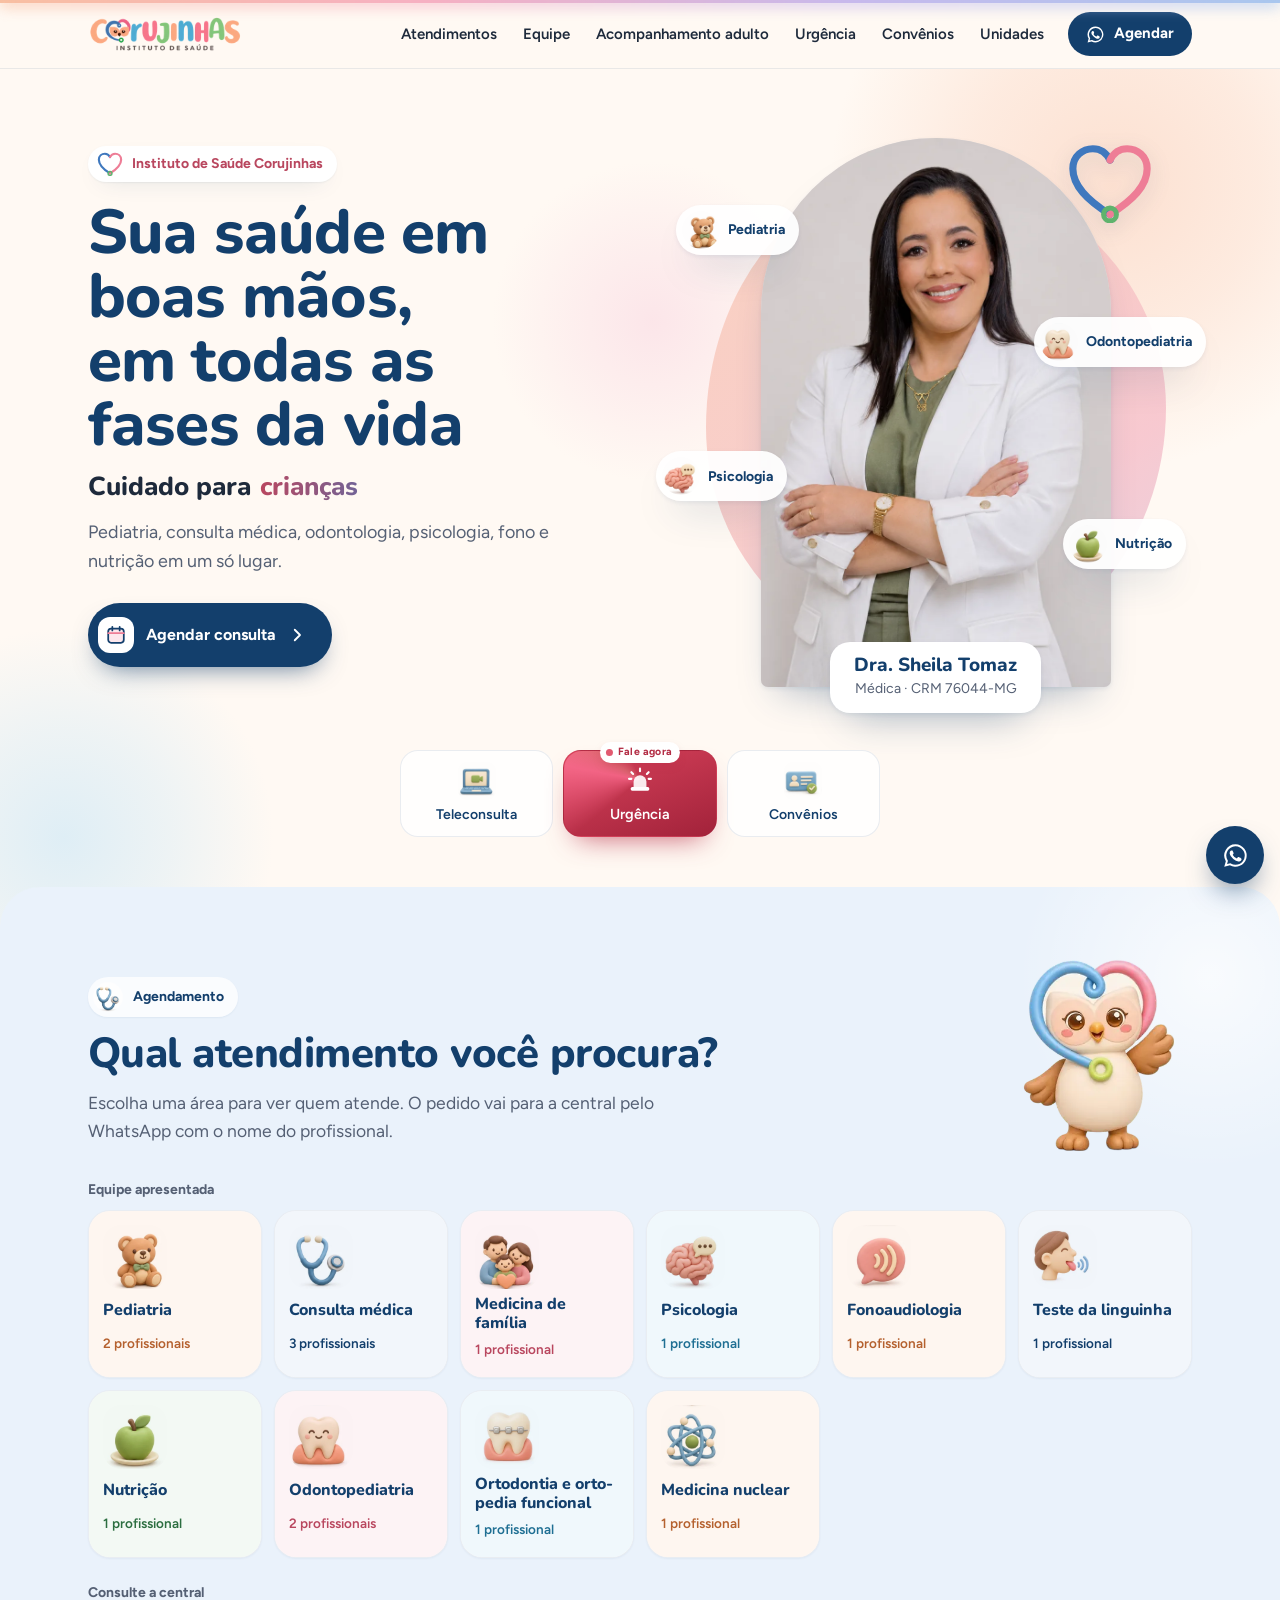
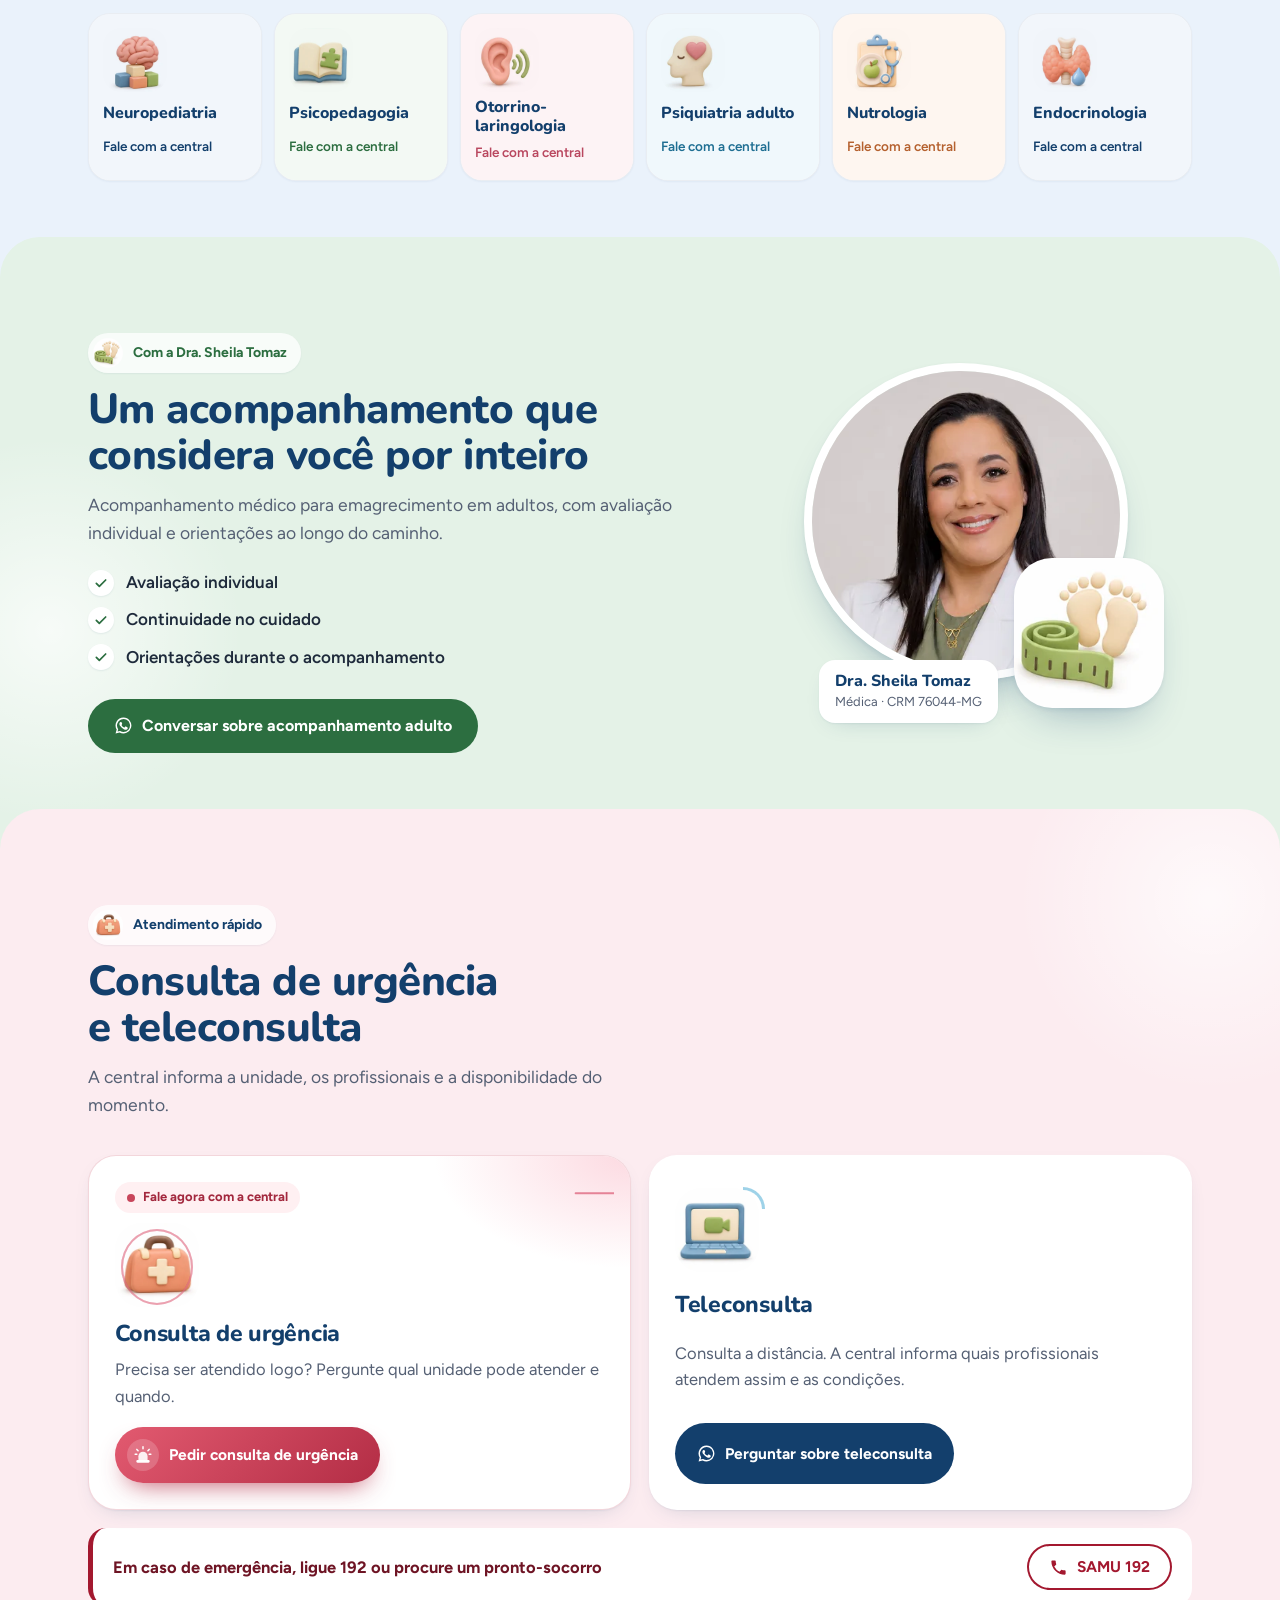
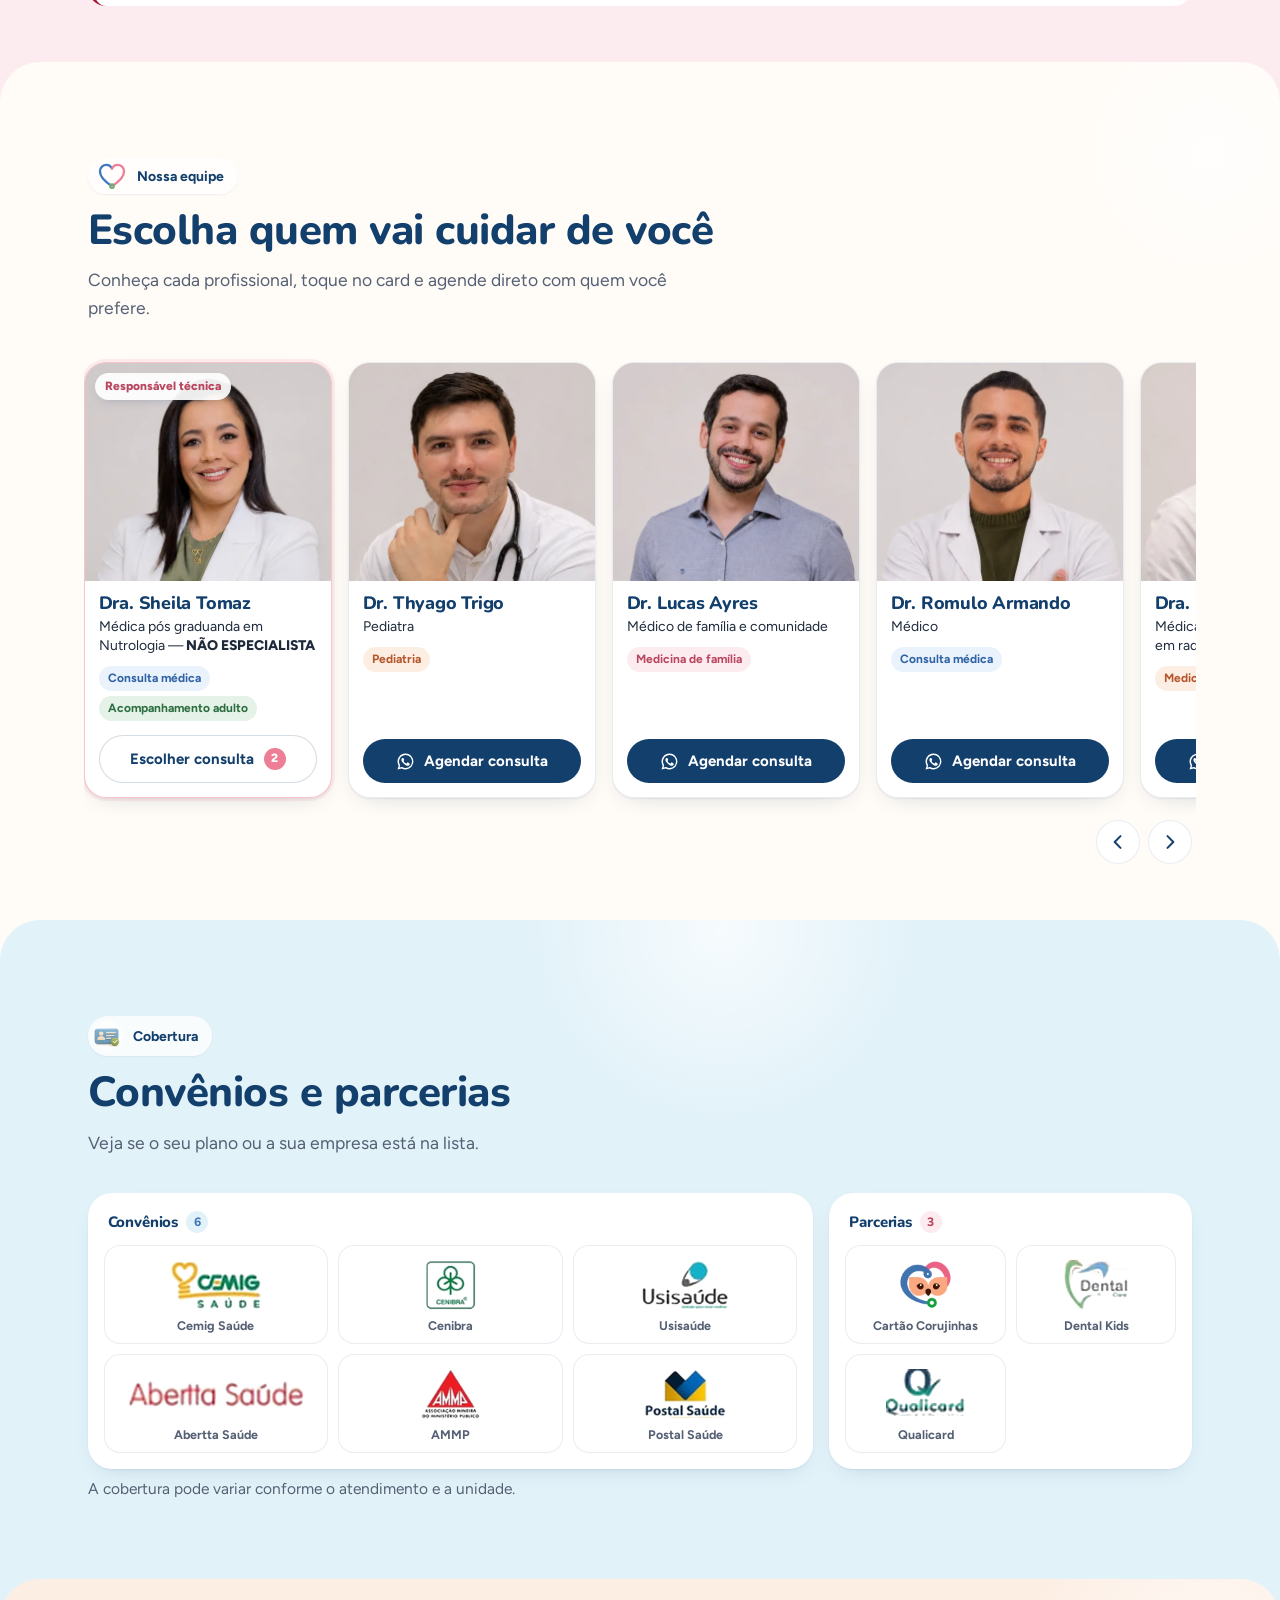
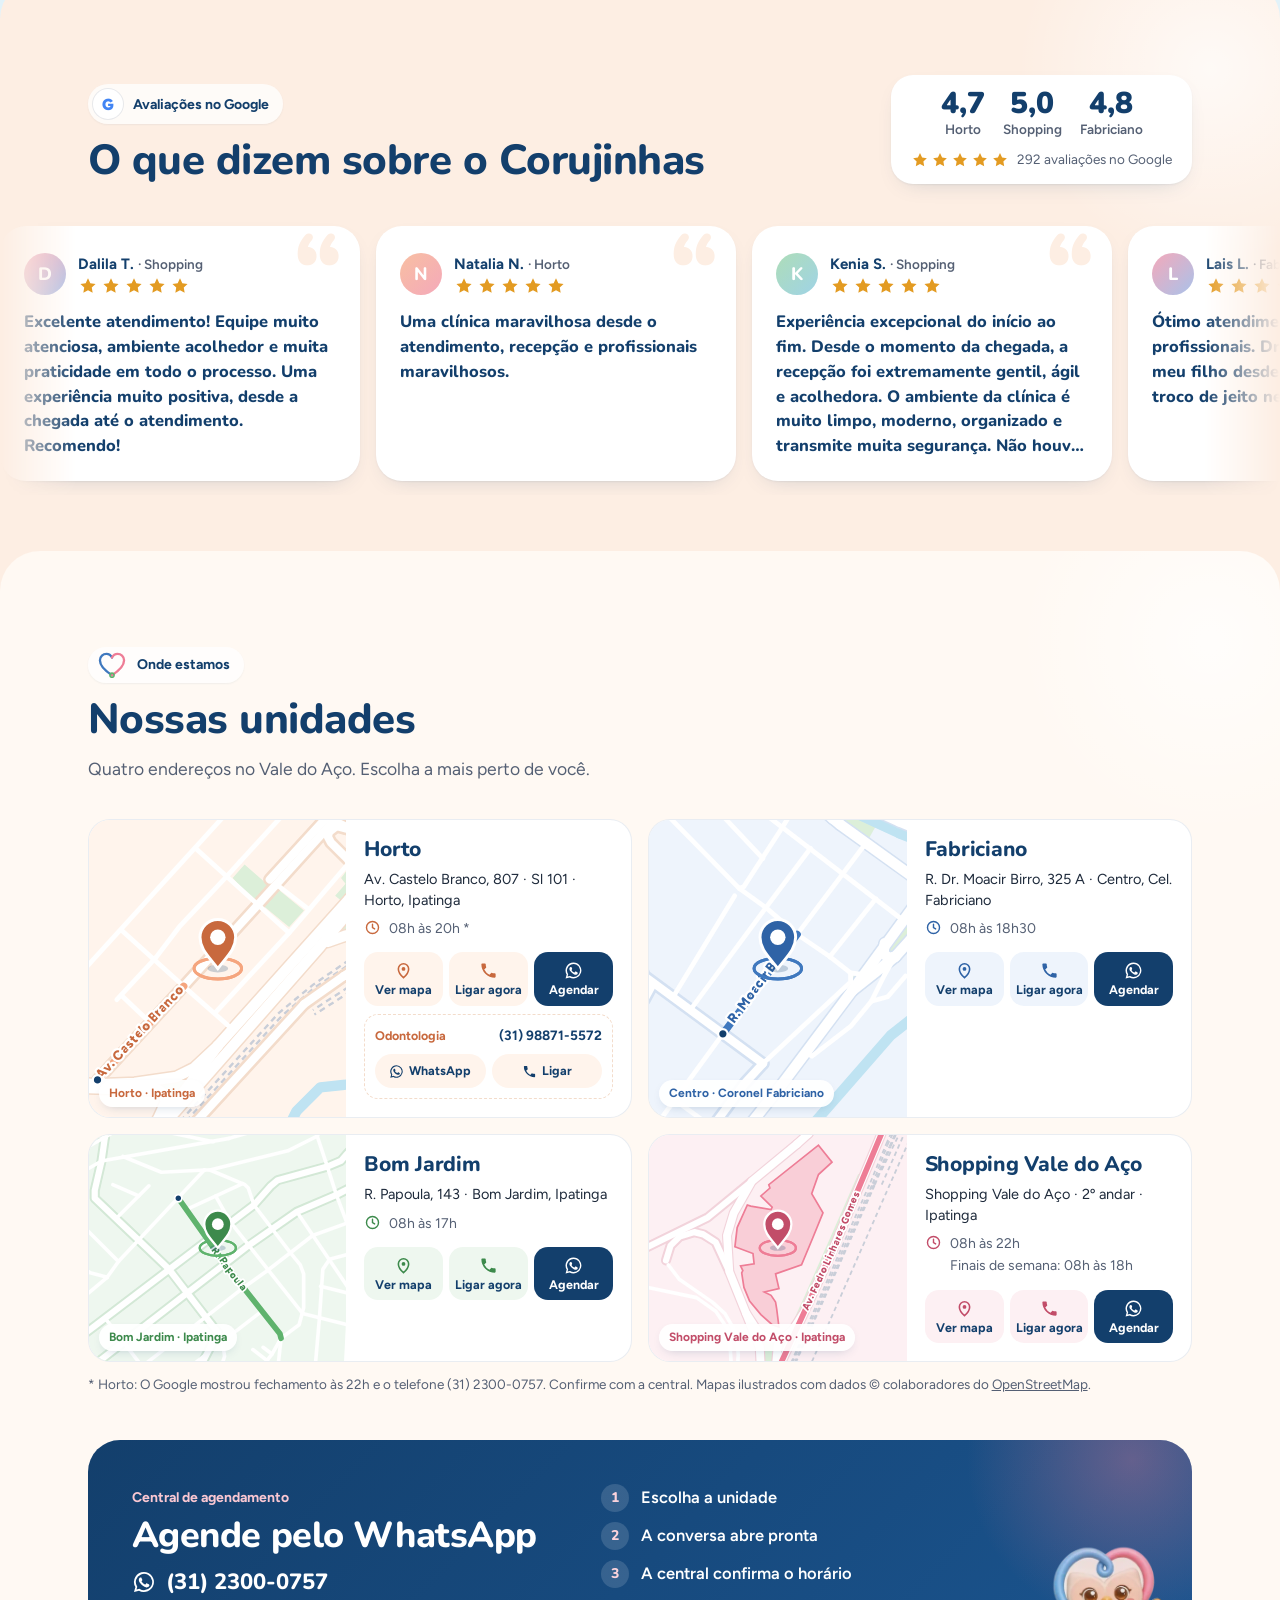
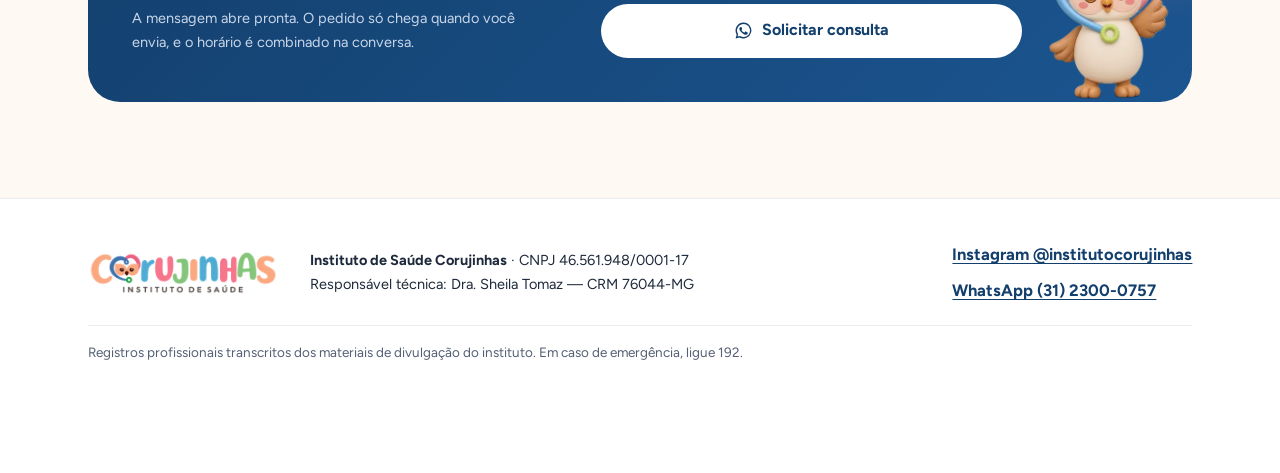
==== index.html @ acce72a2 "Seção da equipe, farol vermelho na urgência, seletor sem acompanhamento adulto Co-Authored-By: Claud" ====
<!DOCTYPE html>
<html lang="pt-BR">
<head>
<meta charset="utf-8">
<meta name="viewport" content="width=device-width, initial-scale=1">
<title>Instituto de Saúde Corujinhas · Ipatinga e Coronel Fabriciano</title>
<meta name="description" content="Pediatria, consulta médica, odontologia, psicologia, fonoaudiologia e nutrição em Ipatinga e Coronel Fabriciano. Escolha o atendimento e agende pelo WhatsApp da central.">
<link rel="canonical" href="https://corujinhas.islandcompany.space/">
<meta property="og:type" content="website">
<meta property="og:locale" content="pt_BR">
<meta property="og:site_name" content="Instituto de Saúde Corujinhas">
<meta property="og:title" content="Instituto de Saúde Corujinhas">
<meta property="og:description" content="Cuidado para bebês, crianças, adultos e toda a família. Agende pelo WhatsApp da central.">
<meta property="og:url" content="https://corujinhas.islandcompany.space/">
<meta property="og:image" content="https://corujinhas.islandcompany.space/assets/marca/compartilhar.jpg">
<meta property="og:image:width" content="1200">
<meta property="og:image:height" content="630">
<meta name="twitter:card" content="summary_large_image">
<meta name="theme-color" content="#FFF9F3">
<link rel="icon" type="image/png" href="assets/marca/favicon-64.png">
<link rel="apple-touch-icon" href="assets/marca/apple-touch-icon.png">
<script type="application/ld+json">{"@context": "https://schema.org", "@type": "MedicalOrganization", "name": "Instituto de Saúde Corujinhas", "url": "https://corujinhas.islandcompany.space/", "logo": "https://corujinhas.islandcompany.space/assets/marca/logo-horizontal-900.webp", "telephone": "(31) 2300-0757", "sameAs": ["https://www.instagram.com/institutocorujinhas/"], "subOrganization": [{"@type": "MedicalClinic", "name": "Instituto de Saúde Corujinhas — Horto", "telephone": "(31) 2300-0278", "address": {"@type": "PostalAddress", "streetAddress": "Av. Castelo Branco, 807 · Sl 101 · Horto, Ipatinga", "addressRegion": "MG", "addressCountry": "BR"}}, {"@type": "MedicalClinic", "name": "Instituto de Saúde Corujinhas — Fabriciano", "telephone": "(31) 2300-0286", "address": {"@type": "PostalAddress", "streetAddress": "R. Dr. Moacir Birro, 325 A · Centro, Cel. Fabriciano", "addressRegion": "MG", "addressCountry": "BR"}}, {"@type": "MedicalClinic", "name": "Instituto de Saúde Corujinhas — Bom Jardim", "telephone": "(31) 2300-0757", "address": {"@type": "PostalAddress", "streetAddress": "R. Papoula, 143 · Bom Jardim, Ipatinga", "addressRegion": "MG", "addressCountry": "BR"}}, {"@type": "MedicalClinic", "name": "Instituto de Saúde Corujinhas — Shopping Vale do Aço", "telephone": "(31) 2300-0757", "address": {"@type": "PostalAddress", "streetAddress": "Shopping Vale do Aço · 2º andar · Ipatinga", "addressRegion": "MG", "addressCountry": "BR"}}]}</script>
<link rel="preload" as="image" href="assets/marca/letras/01-O.webp">
<link rel="preload" as="image" href="assets/equipe/sheila-destaque.webp">
<link rel="preconnect" href="https://fonts.googleapis.com">
<link rel="preconnect" href="https://fonts.gstatic.com" crossorigin>
<link href="https://fonts.googleapis.com/css2?family=Nunito:wght@700;800;900&family=Figtree:wght@400;500;600;700&display=swap" rel="stylesheet">
<link rel="stylesheet" href="assets/css/styles.css">
<script>
  /* Abertura com a logo: uma vez por sessão, nunca ao voltar pelo histórico, nunca com movimento reduzido no sistema.
     A camada não recebe cliques e some sozinha. */
  (function () {
    var r = document.documentElement; r.classList.add("js");
    try {
      var nav = performance.getEntriesByType && performance.getEntriesByType("navigation")[0];
      var voltou = nav && nav.type === "back_forward";
      var reduzido = window.matchMedia("(prefers-reduced-motion: reduce)").matches;
      if (!reduzido && !voltou && !sessionStorage.getItem("corujinhas-abertura")) {
        r.classList.add("com-abertura");
        sessionStorage.setItem("corujinhas-abertura", "1");
      }
    } catch (e) {}
  })();
</script>
</head>
<body>
<div class="intro" id="intro" aria-hidden="true">
  <div class="intro__logo" id="intro-logo" style="--base:69.287%">
    <span class="intro__l" style="--x0:0.0%;--x1:9.816%;--i:0;background-image:url(assets/marca/letras/00-C.webp)" data-letra="C"></span>
    <span class="intro__l" style="--x0:9.816%;--x1:27.749%;--i:1;background-image:url(assets/marca/letras/01-O.webp)" data-letra="O"></span>
    <span class="intro__l" style="--x0:27.749%;--x1:35.111%;--i:2;background-image:url(assets/marca/letras/02-R.webp)" data-letra="R"></span>
    <span class="intro__l" style="--x0:35.111%;--x1:44.927%;--i:3;background-image:url(assets/marca/letras/03-U.webp)" data-letra="U"></span>
    <span class="intro__l" style="--x0:44.927%;--x1:53.327%;--i:4;background-image:url(assets/marca/letras/04-J.webp)" data-letra="J"></span>
    <span class="intro__l" style="--x0:53.327%;--x1:58.141%;--i:5;background-image:url(assets/marca/letras/05-I.webp)" data-letra="I"></span>
    <span class="intro__l" style="--x0:58.141%;--x1:68.9%;--i:6;background-image:url(assets/marca/letras/06-N.webp)" data-letra="N"></span>
    <span class="intro__l" style="--x0:68.9%;--x1:78.433%;--i:7;background-image:url(assets/marca/letras/07-H.webp)" data-letra="H"></span>
    <span class="intro__l" style="--x0:78.433%;--x1:88.721%;--i:8;background-image:url(assets/marca/letras/08-A.webp)" data-letra="A"></span>
    <span class="intro__l" style="--x0:88.721%;--x1:100.0%;--i:9;background-image:url(assets/marca/letras/09-S.webp)" data-letra="S"></span>
    <span class="intro__sub"></span>
  </div>
</div>

<svg width="0" height="0" style="position:absolute" aria-hidden="true" focusable="false">
  <defs>
    <symbol id="i-wa" viewBox="0 0 24 24"><path fill="currentColor" d="M12 2a10 10 0 0 0-8.6 15.1L2 22l5-1.3A10 10 0 1 0 12 2Zm0 18.2a8.2 8.2 0 0 1-4.2-1.2l-.3-.2-3 .8.8-2.9-.2-.3A8.2 8.2 0 1 1 12 20.2Zm4.5-6.1c-.2-.1-1.5-.7-1.7-.8-.2-.1-.4-.1-.6.1l-.8 1c-.1.2-.3.2-.5.1a6.7 6.7 0 0 1-3.3-2.9c-.3-.4.2-.4.7-1.4.1-.2 0-.3 0-.5l-.8-1.8c-.2-.5-.4-.4-.6-.4h-.5a1 1 0 0 0-.7.3 3 3 0 0 0-.9 2.2 5.2 5.2 0 0 0 1.1 2.7 11.8 11.8 0 0 0 4.5 4c1.7.7 2.3.8 3.1.6.5 0 1.5-.6 1.7-1.2.2-.6.2-1.1.2-1.2-.1-.1-.2-.2-.5-.3Z"/></symbol>
    <symbol id="i-seta" viewBox="0 0 24 24"><path d="M9 5l7 7-7 7" fill="none" stroke="currentColor" stroke-width="2.4" stroke-linecap="round" stroke-linejoin="round"/></symbol>
    <symbol id="i-voltar" viewBox="0 0 24 24"><path d="M15 5l-7 7 7 7" fill="none" stroke="currentColor" stroke-width="2.4" stroke-linecap="round" stroke-linejoin="round"/></symbol>
    <symbol id="i-tel" viewBox="0 0 24 24"><path fill="currentColor" d="M6.6 10.8a15 15 0 0 0 6.6 6.6l2.2-2.2c.3-.3.7-.4 1-.2 1.1.4 2.3.6 3.6.6.6 0 1 .4 1 1V20c0 .6-.4 1-1 1A17 17 0 0 1 3 4c0-.6.4-1 1-1h3.5c.6 0 1 .4 1 1 0 1.3.2 2.5.6 3.6.1.3 0 .7-.2 1l-2.3 2.2Z"/></symbol>
    <symbol id="i-sirene" viewBox="0 0 24 24"><path d="M6.5 18v-4.5a5.5 5.5 0 0 1 11 0V18" fill="currentColor" opacity=".9"/><rect x="4" y="18" width="16" height="3.2" rx="1.4" fill="currentColor"/><path d="M12 2.2v2.2M4.6 5.3l1.5 1.5M19.4 5.3l-1.5 1.5M2.6 11h2M19.4 11h2" stroke="currentColor" stroke-width="1.8" stroke-linecap="round" class="sirene__raio"/></symbol>
    <symbol id="i-mapa" viewBox="0 0 24 24"><path d="M12 21s-6.5-5.6-6.5-11a6.5 6.5 0 0 1 13 0c0 5.4-6.5 11-6.5 11Z" fill="none" stroke="currentColor" stroke-width="2"/><circle cx="12" cy="10" r="2.4" fill="currentColor"/></symbol>
    <symbol id="i-lupa" viewBox="0 0 24 24"><circle cx="10.5" cy="10.5" r="6.5" fill="none" stroke="currentColor" stroke-width="2.2"/><path d="M15.5 15.5 20 20" stroke="currentColor" stroke-width="2.4" stroke-linecap="round"/></symbol>
    <symbol id="i-agenda" viewBox="0 0 24 24"><rect x="3.5" y="5" width="17" height="15.5" rx="3.2" fill="none" stroke="currentColor" stroke-width="2"/><path d="M3.5 10h17M8 3v4M16 3v4" stroke="currentColor" stroke-width="2" stroke-linecap="round"/></symbol>
    <symbol id="i-relogio" viewBox="0 0 24 24"><circle cx="12" cy="12" r="8.5" fill="none" stroke="currentColor" stroke-width="2"/><path d="M12 7.5V12l3 2" fill="none" stroke="currentColor" stroke-width="2" stroke-linecap="round"/></symbol>
    <symbol id="i-check" viewBox="0 0 24 24"><path d="M5 12.5l4.5 4.5L19 7.5" fill="none" stroke="currentColor" stroke-width="2.6" stroke-linecap="round" stroke-linejoin="round"/></symbol>
    <symbol id="i-estrela" viewBox="0 0 24 24"><path fill="currentColor" d="M12 2.8l2.8 5.8 6.3.9-4.6 4.4 1.1 6.3L12 17.2l-5.6 3 1.1-6.3L2.9 9.5l6.3-.9L12 2.8Z"/></symbol>
    <symbol id="i-coracao-esteto" viewBox="0 0 64 56">
      <path d="M32 50 C16 40 6 30 6 18 C6 9 13 4 20 4 C26 4 30 8 32 12" fill="none" stroke="#3F78BE" stroke-width="5" stroke-linecap="round"/>
      <path d="M32 12 C34 8 38 4 44 4 C51 4 58 9 58 18 C58 30 48 40 32 50" fill="none" stroke="#EE7D96" stroke-width="5" stroke-linecap="round"/>
      <circle cx="32" cy="50" r="4.5" fill="none" stroke="#5FB36D" stroke-width="3.5"/>
    </symbol>
  </defs>
</svg>

<a class="pular" href="#conteudo">Pular para o conteúdo</a>

<header class="topo">
  <div class="topo__in">
    <a class="topo__marca" href="#inicio" aria-label="Instituto de Saúde Corujinhas, início">
      <img src="assets/marca/logo-horizontal-420.webp" width="420" height="136" alt="Corujinhas — Instituto de Saúde">
    </a>
    <nav class="topo__nav" aria-label="Seções">
      <a href="#atendimentos">Atendimentos</a>
      <a href="#equipe">Equipe</a>
      <a href="#acompanhamento">Acompanhamento adulto</a>
      <a href="#servicos">Urgência</a>
      <a href="#convenios">Convênios</a>
      <a href="#unidades">Unidades</a>
    </nav>
    <a class="btn btn--primario btn--compacto" data-link-geral href="https://wa.me/553123000757">
      <svg aria-hidden="true"><use href="#i-wa"/></svg><span>Agendar</span>
    </a>
  </div>
</header>

<main id="conteudo">

  <!-- APRESENTAÇÃO -->
  <section class="hero" id="inicio" aria-labelledby="t-hero" data-ambiente>
    <div class="hero__fundo" aria-hidden="true"><span class="bolha-luz bolha-luz--1"></span><span class="bolha-luz bolha-luz--2"></span><span class="bolha-luz bolha-luz--3"></span></div>
    <div class="caixa hero__in">
      <div class="hero__texto">
        <p class="selo" data-entrada="hero"><svg aria-hidden="true"><use href="#i-coracao-esteto"/></svg>Instituto de Saúde Corujinhas</p>
        <h1 id="t-hero" data-texto>Sua saúde em boas mãos, em todas as fases da vida</h1>
        <p class="giro" data-entrada="hero" aria-label="Cuidado para bebês, crianças, adultos e toda a família">
          <span aria-hidden="true">Cuidado para</span>
          <span class="giro__janela" aria-hidden="true"><span class="giro__palavras" id="giro"><span>bebês</span><span>crianças</span><span>adultos</span><span>toda a família</span></span></span>
        </p>
        <p class="hero__lead" data-entrada="hero">Pediatria, consulta médica, odontologia, psicologia, fono e nutrição em um só lugar.</p>
        <div class="hero__acoes" data-entrada="hero">
          <a class="btn btn--grande btn--agenda" id="cta-agendar" href="#atendimentos">
            <span class="agenda-ic" aria-hidden="true"><svg viewBox="0 0 24 24"><rect x="3.5" y="5" width="17" height="15.5" rx="3.2"/><path d="M3.5 10h17"/><path d="M8 3v4M16 3v4"/><path class="agenda-ic__check" d="M8.7 15.2l2.3 2.3 4.4-4.6"/></svg></span>
            <span>Agendar consulta</span><svg class="btn__seta" aria-hidden="true"><use href="#i-seta"/></svg>
          </a>
        </div>
      </div>

      <div class="hero__visual" id="hero-visual" data-entrada="hero-foto">
        <div class="hero__forma" aria-hidden="true"></div>
        <figure class="hero__retrato" data-profundidade="0.35">
          <img src="assets/equipe/sheila-destaque.webp" width="960" height="1200" fetchpriority="high"
               alt="Dra. Sheila Tomaz, de jaleco branco, sorrindo com os braços cruzados">
        </figure>
        <svg class="hero__traco" viewBox="0 0 64 56" aria-hidden="true" data-profundidade="0.9"><use href="#i-coracao-esteto"/></svg>
        <div class="hero__chips" id="hero-chips"></div>
        <p class="cracha" data-profundidade="0.6">
          <strong>Dra. Sheila Tomaz</strong>
          <span>Médica · CRM 76044-MG</span>
        </p>
      </div>
      <ul class="hero__atalhos" data-entrada="hero">
        <li><a href="#servicos" class="atalho"><span class="icone icone--atalho" data-icone="teleconsulta" aria-hidden="true"></span><span>Teleconsulta</span></a></li>
        <li><a href="#servicos" class="atalho atalho--urgencia"><span class="sirene" aria-hidden="true"><svg><use href="#i-sirene"/></svg></span><span>Urgência</span><small class="atalho__vivo"><i aria-hidden="true"></i>Fale agora</small></a></li>
        <li><a href="#convenios" class="atalho"><span class="icone icone--atalho" data-icone="convenios" aria-hidden="true"></span><span>Convênios</span></a></li>
      </ul>
    </div>
  </section>

  <!-- ATENDIMENTOS (azul) -->
  <section class="secao secao--azul" id="atendimentos" aria-labelledby="t-atend">
    <div class="caixa">
      <div class="atend__cabeca">
        <header class="secao__cabeca">
          <p class="kicker" data-entrada="kicker"><span class="icone icone--kicker" data-icone="consulta_medica" aria-hidden="true"></span>Agendamento</p>
          <h2 id="t-atend" data-texto>Qual atendimento você procura?</h2>
          <p class="lead" data-entrada="padrao">Escolha uma área para ver quem atende. O pedido vai para a central pelo WhatsApp com o nome do profissional.</p>
        </header>
        <div class="mascote" id="mascote" aria-hidden="true">
          <picture>
            <source media="(prefers-reduced-motion: reduce)" srcset="assets/mascote/corujinha-animada-1.webp">
            <img src="assets/mascote/corujinha-animada.webp" width="340" height="379" alt="" loading="lazy" decoding="async">
          </picture>
        </div>
      </div>
      <div class="seletor" id="seletor">
        <div class="categorias" id="categorias" data-entrada="categorias"></div>
        <div class="painel" id="painel" hidden></div>
      </div>
    </div>
  </section>

  <!-- ACOMPANHAMENTO ADULTO (verde) -->
  <section class="secao secao--verde" id="acompanhamento" aria-labelledby="t-adulto">
    <div class="caixa adulto__in">
      <div class="adulto__texto">
        <p class="kicker" data-entrada="kicker"><span class="icone icone--kicker" data-icone="acompanhamento_adulto" aria-hidden="true"></span>Com a Dra. Sheila Tomaz</p>
        <h2 id="t-adulto" data-texto>Um acompanhamento que considera você por inteiro</h2>
        <p class="lead" data-entrada="padrao">Acompanhamento médico para emagrecimento em adultos, com avaliação individual e orientações ao longo do caminho.</p>
        <ul class="adulto__pontos" data-entrada="cascata">
          <li><svg aria-hidden="true"><use href="#i-check"/></svg>Avaliação individual</li>
          <li><svg aria-hidden="true"><use href="#i-check"/></svg>Continuidade no cuidado</li>
          <li><svg aria-hidden="true"><use href="#i-check"/></svg>Orientações durante o acompanhamento</li>
        </ul>
        <div data-entrada="padrao">
          <a class="btn btn--verde btn--grande btn--brilho" id="cta-adulto" href="https://wa.me/553123000757">
            <svg aria-hidden="true"><use href="#i-wa"/></svg><span>Conversar sobre acompanhamento adulto</span>
          </a>
        </div>
      </div>
      <div class="adulto__visual" data-entrada="adulto" aria-hidden="true">
        <img class="adulto__foto" src="assets/equipe/sheila-card.webp" width="496" height="440" alt="" loading="lazy">
        <span class="icone icone--grande" data-icone="acompanhamento_adulto"></span>
        <p class="adulto__assina"><strong>Dra. Sheila Tomaz</strong><span>Médica · CRM 76044-MG</span></p>
      </div>
    </div>
  </section>

  <!-- URGÊNCIA E TELECONSULTA (rosa) -->
  <section class="secao secao--rosa" id="servicos" aria-labelledby="t-servicos">
    <div class="caixa">
      <header class="secao__cabeca">
        <p class="kicker" data-entrada="kicker"><span class="icone icone--kicker" data-icone="urgencia" aria-hidden="true"></span>Atendimento rápido</p>
        <h2 id="t-servicos" data-texto>Consulta de urgência e teleconsulta</h2>
        <p class="lead" data-entrada="padrao">A central informa a unidade, os profissionais e a disponibilidade do momento.</p>
      </header>
      <div class="servicos__grade">
        <article class="servico servico--urgencia" data-entrada="servico">
          <svg class="ecg" viewBox="0 0 240 60" aria-hidden="true"><path d="M0 32 H70 L82 32 L90 12 L100 52 L110 4 L120 44 L128 32 H240" /></svg>
          <span class="selo-vivo"><i aria-hidden="true"></i>Fale agora com a central</span>
          <span class="icone-pulso"><span class="icone icone--servico" data-icone="urgencia" aria-hidden="true"></span></span>
          <h3>Consulta de urgência</h3>
          <p>Precisa ser atendido logo? Pergunte qual unidade pode atender e quando.</p>
          <a class="btn btn--urgencia" id="cta-urgencia" href="https://wa.me/553123000757"><span class="sirene" aria-hidden="true"><svg><use href="#i-sirene"/></svg></span><span>Pedir consulta de urgência</span></a>
        </article>
        <article class="servico servico--tele" data-entrada="servico">
          <span class="icone-ondas"><span class="icone icone--servico" data-icone="teleconsulta" aria-hidden="true"></span></span>
          <h3>Teleconsulta</h3>
          <p>Consulta a distância. A central informa quais profissionais atendem assim e as condições.</p>
          <a class="btn btn--primario btn--sinal" id="cta-teleconsulta" href="https://wa.me/553123000757"><svg aria-hidden="true"><use href="#i-wa"/></svg><span>Perguntar sobre teleconsulta</span></a>
        </article>
      </div>
      <div class="emergencia" role="note" data-entrada="lado">
        <p><strong>Em caso de emergência, ligue 192 ou procure um pronto-socorro</strong></p>
        <a class="btn btn--samu btn--toca" href="tel:192" aria-label="Ligar para o SAMU, número 192"><svg aria-hidden="true"><use href="#i-tel"/></svg><span>SAMU 192</span></a>
      </div>
    </div>
  </section>

  <!-- EQUIPE (lilás-claro): escolha o seu médico -->
  <section class="secao secao--equipe" id="equipe" aria-labelledby="t-equipe">
    <div class="caixa">
      <header class="secao__cabeca secao__cabeca--linha">
        <div>
          <p class="kicker" data-entrada="kicker"><svg class="kicker__svg" aria-hidden="true"><use href="#i-coracao-esteto"/></svg>Nossa equipe</p>
          <h2 id="t-equipe" data-texto>Escolha quem vai cuidar de você</h2>
          <p class="lead" data-entrada="padrao">Conheça cada profissional, toque no card e agende direto com quem você prefere.</p>
        </div>
      </header>
      <div class="fileira-caixa equipe" id="equipe-lista" data-entrada="padrao"></div>
    </div>
  </section>

  <!-- CONVÊNIOS (céu) -->
  <section class="secao secao--ceu" id="convenios" aria-labelledby="t-conv">
    <div class="caixa">
      <header class="secao__cabeca secao__cabeca--linha">
        <div>
          <p class="kicker" data-entrada="kicker"><span class="icone icone--kicker" data-icone="convenios" aria-hidden="true"></span>Cobertura</p>
          <h2 id="t-conv" data-texto>Convênios e parcerias</h2>
          <p class="lead" data-entrada="padrao">Veja se o seu plano ou a sua empresa está na lista.</p>
        </div>
      </header>
      <div id="convenios-lista" data-entrada="convenios"></div>
      <p class="convenios__nota" data-entrada="padrao">A cobertura pode variar conforme o atendimento e a unidade.</p>
    </div>
  </section>

  <!-- AVALIAÇÕES (pêssego) -->
  <section class="secao secao--pessego" id="avaliacoes" aria-labelledby="t-aval">
    <div class="caixa">
      <header class="secao__cabeca secao__cabeca--linha">
        <div>
          <p class="kicker" data-entrada="kicker"><span class="aval__g" aria-hidden="true">G</span>Avaliações no Google</p>
          <h2 id="t-aval" data-texto>O que dizem sobre o Corujinhas</h2>
        </div>
        <a class="nota-google" id="link-google" href="https://www.google.com/" data-entrada="padrao">
          <ul class="nota-google__lista" id="notas-google" aria-hidden="true"></ul>
          <span class="nota-google__rodape"><span class="nota-google__estrelas" aria-hidden="true"><svg><use href="#i-estrela"/></svg><svg><use href="#i-estrela"/></svg><svg><use href="#i-estrela"/></svg><svg><use href="#i-estrela"/></svg><svg><use href="#i-estrela"/></svg></span><span id="nota-total"></span></span>
        </a>
      </header>
    </div>
    <div class="carrossel-aval" id="carrossel-aval" data-entrada="avaliacoes" data-ambiente aria-label="Avaliações selecionadas do Google">
      <ul class="carrossel-aval__trilho" id="avaliacoes-lista"></ul>
    </div>
  </section>

  <!-- UNIDADES E CENTRAL -->
  <section class="secao secao--creme" id="unidades" aria-labelledby="t-unid" data-ambiente>
    <div class="caixa">
      <header class="secao__cabeca">
        <p class="kicker" data-entrada="kicker"><svg class="kicker__svg" aria-hidden="true"><use href="#i-coracao-esteto"/></svg>Onde estamos</p>
        <h2 id="t-unid" data-texto>Nossas unidades</h2>
        <p class="lead" data-entrada="padrao">Quatro endereços no Vale do Aço. Escolha a mais perto de você.</p>
      </header>
      <p class="dica-deslize" aria-hidden="true">Deslize para ver as 4 unidades →</p>
      <ul class="unidades__lista" id="lista-unidades"></ul>
      <p class="unidades__nota" id="unidades-nota"></p>

      <aside class="central" aria-labelledby="t-central" data-entrada="central">
        <picture class="central__mascote" aria-hidden="true">
          <source media="(prefers-reduced-motion: reduce)" srcset="assets/mascote/corujinha-animada-1.webp">
          <img src="assets/mascote/corujinha-animada.webp" width="340" height="379" alt="" loading="lazy" decoding="async">
        </picture>
        <div class="central__info">
          <p class="central__rotulo">Central de agendamento</p>
          <h3 id="t-central">Agende pelo WhatsApp</h3>
          <p class="central__numero"><svg aria-hidden="true"><use href="#i-wa"/></svg>(31) 2300-0757</p>
          <p class="central__nota">A mensagem abre pronta. O pedido só chega quando você envia, e o horário é combinado na conversa.</p>
        </div>
        <div class="central__acao">
          <ul class="central__passos" aria-label="Como funciona" data-entrada="cascata">
            <li><span>1</span>Escolha a unidade</li>
            <li><span>2</span>A conversa abre pronta</li>
            <li><span>3</span>A central confirma o horário</li>
          </ul>
          <a class="btn btn--claro btn--largo btn--grande" data-link-geral href="https://wa.me/553123000757">
            <svg aria-hidden="true"><use href="#i-wa"/></svg><span>Solicitar consulta</span>
          </a>
        </div>
      </aside>
    </div>
  </section>
</main>

<footer class="rodape">
  <div class="caixa rodape__in">
    <img class="rodape__logo" src="assets/marca/logo-horizontal-420.webp" width="420" height="136" alt="Corujinhas — Instituto de Saúde" loading="lazy">
    <div class="rodape__dados">
      <p><b>Instituto de Saúde Corujinhas</b> · CNPJ 46.561.948/0001-17</p>
      <p>Responsável técnica: Dra. Sheila Tomaz — CRM 76044-MG</p>
    </div>
    <div class="rodape__links">
      <a href="https://www.instagram.com/institutocorujinhas/">Instagram @institutocorujinhas</a>
      <a data-link-geral href="https://wa.me/553123000757">WhatsApp (31) 2300-0757</a>
    </div>
    <p class="rodape__nota">Registros profissionais transcritos dos materiais de divulgação do instituto. Em caso de emergência, ligue 192.</p>
  </div>
</footer>

<a class="flutuante flutuante--oculto" data-link-geral href="https://wa.me/553123000757" aria-label="Agendar pelo WhatsApp da central">
  <svg aria-hidden="true"><use href="#i-wa"/></svg>
</a>

<dialog class="agenda" id="agendar" aria-labelledby="agenda-titulo">
  <div class="agenda__caixa">
    <header class="agenda__topo">
      <span class="agenda__icone" aria-hidden="true"><svg><use href="#i-agenda"/></svg></span>
      <div>
        <p class="agenda__contexto" id="agenda-contexto"></p>
        <h2 id="agenda-titulo">Agendar consulta</h2>
      </div>
      <button type="button" class="agenda__fechar" data-fechar aria-label="Fechar">×</button>
    </header>

    <fieldset class="agenda__unidades">
      <legend>Unidade</legend>
      <div class="agenda__chips" id="agenda-unidades"></div>
    </fieldset>

    <section class="agenda__etapa" data-etapa="pacientes" hidden>
      <p class="agenda__rotulo" id="agenda-para">Agendar para</p>
      <ul class="agenda__pacientes" id="agenda-pacientes" aria-labelledby="agenda-para"></ul>
      <button type="button" class="agenda__novo" data-novo><span aria-hidden="true">+</span>Cadastrar outra pessoa</button>
    </section>

    <form class="agenda__etapa agenda__form" data-etapa="cadastro" id="agenda-form" novalidate hidden>
      <p class="agenda__rotulo">Cadastro rápido <small>leva menos de 1 minuto e adianta o seu atendimento</small></p>
      <div class="agenda__tipo" role="radiogroup" aria-label="Quem será atendido">
        <label><input type="radio" name="tipo" value="crianca" required><span>Criança</span></label>
        <label><input type="radio" name="tipo" value="adulto" required><span>Adulto</span></label>
      </div>
      <label class="campo"><span>Nome completo do paciente</span><input name="nome" autocomplete="name" required maxlength="80"></label>
      <div class="campo-dupla">
        <label class="campo"><span>Data de nascimento</span><input name="nascimento" type="date" required></label>
        <label class="campo"><span>CPF do paciente <em data-cpf-opcional hidden>(se tiver)</em></span><input name="cpf" inputmode="numeric" autocomplete="off" placeholder="000.000.000-00" maxlength="14"></label>
      </div>
      <label class="campo" data-so-crianca hidden><span>Nome do responsável</span><input name="responsavel" autocomplete="name" maxlength="80"></label>
      <label class="campo"><span>Atendimento</span><select name="atendimento" id="agenda-atendimento"></select></label>
      <label class="agenda__lembrar"><input type="checkbox" name="lembrar" checked><span>Lembrar neste aparelho para as próximas consultas</span></label>
      <p class="agenda__erro" id="agenda-erro" role="alert"></p>
      <div class="agenda__acoes">
        <button type="button" class="btn btn--suave" data-voltar hidden>Voltar</button>
        <button type="submit" class="btn btn--primario btn--grande"><svg aria-hidden="true"><use href="#i-wa"/></svg><span>Salvar e agendar consulta</span></button>
      </div>
    </form>

    <p class="agenda__privacidade">Os dados ficam só neste aparelho e vão na mensagem do WhatsApp, que você revisa antes de enviar. <button type="button" class="agenda__apagar" data-apagar hidden>Apagar dados salvos</button></p>
  </div>
</dialog>
<p class="aviso-wa" id="aviso-wa" role="status" aria-live="polite"></p>

<script src="assets/js/config.js"></script>
<script src="assets/js/mensagens.js"></script>
<script src="assets/js/mapas.js"></script>
<script src="assets/js/app.js"></script>
</body>
</html>
---- assets/css/styles.css ----
/*
VOICE   acolhedora, profissional e moderna: a família escolhe, a central agenda
IDEA    a logo Corujinhas em uso: cada etapa da página tem a sua cor da marca
PICTURE Dra. Sheila em destaque, cercada pelos atendimentos; corujinha como guia
COLOUR  creme como base; azul, verde, rosa, céu e pêssego em faixas claras; azul-profundo nos textos
TYPE    Nunito (títulos arredondados) + Figtree (leitura)
LAYOUT  faixas sobrepostas com cantos arredondados, uma cor por etapa
*/
:root {
  color-scheme: light;
  --creme: #FFF9F3;
  --creme-2: #FBF1E6;
  --branco: #fff;
  --tinta: #1E2A3B;
  --tinta-suave: #556074;
  --azul-escuro: #133F6C;
  --azul-noite: #0D2F52;
  --azul: #3F78BE;
  --ceu: #4FAED6;
  --rosa: #EE7D96;
  --rosa-escuro: #B9475F;
  --pessego: #F5A57E;
  --verde: #5FB36D;
  --verde-escuro: #2C6E40;
  --coral: #C8465B;
  --f-azul: #EAF2FB;
  --f-verde: #E4F2E7;
  --f-rosa: #FCECF0;
  --f-ceu: #E2F2F9;
  --f-pessego: #FDEEE3;
  --t-pessego: #FDEDE2;
  --t-rosa: #FCE7EC;
  --t-verde: #E7F3E9;
  --t-azul: #E6EEF8;
  --t-ceu: #E1F2F9;
  --linha: rgb(19 63 108 / .09);
  --sombra: 0 1px 2px rgb(19 63 108 / .06), 0 8px 24px -14px rgb(19 63 108 / .28);
  --sombra-alta: 0 2px 4px rgb(19 63 108 / .07), 0 22px 40px -20px rgb(19 63 108 / .38);
  --raio: 22px;
  --card: 248px;
  --ease: cubic-bezier(.22, 1, .36, 1);
  --f-titulo: "Nunito", "Trebuchet MS", system-ui, sans-serif;
  --f-texto: "Figtree", "Segoe UI", system-ui, sans-serif;
}
:root[data-theme] { color-scheme: light; }
[data-cor="pessego"] { --tint: var(--t-pessego); --acento: #B5612F; }
[data-cor="rosa"]    { --tint: var(--t-rosa);    --acento: var(--rosa-escuro); }
[data-cor="verde"]   { --tint: var(--t-verde);   --acento: var(--verde-escuro); }
[data-cor="azul"]    { --tint: var(--t-azul);    --acento: var(--azul-escuro); }
[data-cor="ceu"]     { --tint: var(--t-ceu);     --acento: #1F6F93; }

*, *::before, *::after { box-sizing: border-box; min-width: 0; }
[hidden] { display: none !important; }
html { scroll-behavior: smooth; scroll-padding-top: 84px; -webkit-text-size-adjust: 100%; }
body { margin: 0; background: var(--creme); color: var(--tinta); font: 400 16.5px/1.6 var(--f-texto); overflow-x: clip; }
img { max-width: 100%; display: block; }
h1, h2, h3, h4 { font-family: var(--f-titulo); color: var(--azul-escuro); font-weight: 800; line-height: 1.1; margin: 0; letter-spacing: -.012em; text-wrap: balance; }
p { margin: 0; }
a { color: var(--azul-escuro); }
svg { width: 1em; height: 1em; flex: none; }
:focus-visible { outline: 3px solid var(--azul); outline-offset: 3px; border-radius: 10px; }
.pular { position: absolute; left: 12px; top: -60px; z-index: 120; background: var(--azul-escuro); color: #fff; padding: 10px 16px; border-radius: 12px; }
.pular:focus { top: 12px; }
.caixa { width: min(1220px, 100%); margin-inline: auto; padding-inline: max(4.5vw, 16px); }

/* ---------- Faixas de seção: uma cor por etapa, cantos sobrepostos ---------- */
.secao { position: relative; padding-block: clamp(64px, 7.5vw, 104px); margin-top: -40px; border-radius: 40px 40px 0 0; background: var(--fundo, var(--creme)); }
.secao--azul { --fundo: var(--f-azul); z-index: 2; }
.secao--verde { --fundo: var(--f-verde); z-index: 3; }
.secao--rosa { --fundo: var(--f-rosa); z-index: 4; }
.secao--ceu { --fundo: var(--f-ceu); z-index: 5; }
.secao--pessego { --fundo: var(--f-pessego); z-index: 6; }
.secao--creme { --fundo: var(--creme); z-index: 7; }
.secao__cabeca { max-width: 60ch; margin-bottom: clamp(24px, 3vw, 36px); }
.secao__cabeca h2, .adulto__texto h2, .convenios__in h2 { font-size: clamp(28px, 3.4vw, 42px); }
.lead { margin-top: 12px; color: var(--tinta-suave); font-size: 17.5px; max-width: 54ch; }
.kicker { display: inline-flex; align-items: center; gap: 10px; margin-bottom: 14px; padding: 5px 14px 5px 5px; border-radius: 999px; background: rgb(255 255 255 / .75); font: 700 14px var(--f-texto); color: var(--azul-escuro); box-shadow: 0 1px 2px rgb(19 63 108 / .06); }
.kicker:not(:has(.icone, svg, .aval__g)) { padding-left: 14px; }
.kicker__svg { width: 30px; height: 26px; margin-left: 4px; }
.link-forte { font-weight: 700; text-underline-offset: 4px; }

/* ---------- Botões ---------- */
.btn {
  --bg: var(--azul-escuro); --fg: #fff;
  display: inline-flex; align-items: center; justify-content: center; gap: 9px;
  min-height: 48px; padding: 12px 22px; border-radius: 999px; border: 0;
  background: var(--bg); color: var(--fg); font: 700 15.5px/1.15 var(--f-texto); text-decoration: none; text-align: center;
  cursor: pointer; position: relative; isolation: isolate; overflow: hidden;
  transition: transform .2s var(--ease), box-shadow .2s var(--ease), background-color .2s, color .2s;
  -webkit-tap-highlight-color: transparent;
}
.btn svg { width: 19px; height: 19px; }
.btn::after { content: ""; position: absolute; inset: 0; z-index: -1; opacity: 0; transition: opacity .24s;
  background: radial-gradient(110px circle at var(--mx, 50%) var(--my, 50%), rgb(255 255 255 / .24), transparent 70%); }
.btn:hover { transform: translateY(-2px); box-shadow: 0 12px 22px -12px rgb(19 63 108 / .65); }
.btn:hover::after { opacity: 1; }
.btn:active { transform: scale(.97); transition-duration: .1s; }
.btn--grande { min-height: 54px; padding: 14px 26px; font-size: 16px; }
.btn--primario:hover { background-color: var(--azul-noite); }
.btn--suave { --bg: #fff; --fg: var(--azul-escuro); box-shadow: inset 0 0 0 1.5px rgb(19 63 108 / .16); }
.btn--suave:hover { box-shadow: inset 0 0 0 1.5px var(--azul-escuro), 0 12px 22px -14px rgb(19 63 108 / .5); }
.btn--verde { --bg: var(--verde-escuro); }
.btn--verde:hover { background-color: #22582F; }
.btn--coral { --bg: var(--coral); }
.btn--coral:hover { background-color: #AB3549; }
.btn--claro { --bg: #fff; --fg: var(--azul-escuro); }
.btn--claro:hover { background-color: #F2F6FB; }
.btn--samu { --bg: #fff; --fg: #A3182F; box-shadow: inset 0 0 0 2px #A3182F; min-height: 46px; }
.btn--samu:hover { background-color: #A3182F; color: #fff; }
.btn--compacto { min-height: 44px; padding: 10px 18px; font-size: 15px; }
.btn--largo { width: 100%; }

/* ---------- Identificadores (sprite dos atlas: ilustrações PNG) ---------- */
.icone { --s: 64px; display: inline-block; width: var(--s); height: var(--s); flex: none; border-radius: 18px; background-color: #fff; background-repeat: no-repeat; background-image: url("../icones/atlas-4x4.webp"); background-size: 400% 400%; }
.icone--kicker { --s: 30px; border-radius: 50%; }
.icone--atalho { --s: 30px; border-radius: 9px; background-color: transparent; mix-blend-mode: multiply; }
.icone--mini { --s: 28px; border-radius: 8px; }
.icone--medio { --s: 88px; border-radius: 24px; }
.icone--servico { --s: 84px; border-radius: 26px; }
.icone--grande { --s: 150px; border-radius: 38px; }
.icone--convenio { --s: 150px; border-radius: 40px; }
[data-icone="pediatria"] { background-position: 0% 0%; }
[data-icone="consulta_medica"] { background-position: 33.3333% 0%; }
[data-icone="familia_comunidade"] { background-position: 66.6667% 0%; }
[data-icone="psicologia"] { background-position: 100% 0%; }
[data-icone="fonoaudiologia"] { background-position: 0% 33.3333%; }
[data-icone="nutricao"] { background-position: 33.3333% 33.3333%; }
[data-icone="medicina_nuclear"] { background-position: 66.6667% 33.3333%; }
[data-icone="odontologia"] { background-position: 100% 33.3333%; }
[data-icone="neuropediatria"] { background-position: 0% 66.6667%; }
[data-icone="psicopedagogia"] { background-position: 33.3333% 66.6667%; }
[data-icone="otorrinolaringologia"] { background-position: 66.6667% 66.6667%; }
[data-icone="psiquiatria_adulto"] { background-position: 100% 66.6667%; }
[data-icone="urgencia"] { background-position: 0% 100%; }
[data-icone="teleconsulta"] { background-position: 33.3333% 100%; }
[data-icone="convenios"] { background-position: 66.6667% 100%; }
[data-icone="acompanhamento_adulto"] { background-position: 100% 100%; }
[data-icone="endocrinologia"], [data-icone="nutrologia"], [data-icone="ortodontia"], [data-icone="teste_linguinha"] { background-image: url("../icones/atlas-2x2.webp"); background-size: 200% 200%; }
[data-icone="endocrinologia"] { background-position: 0% 0%; }
[data-icone="nutrologia"] { background-position: 100% 0%; }
[data-icone="ortodontia"] { background-position: 0% 100%; }
[data-icone="teste_linguinha"] { background-position: 100% 100%; }

/* ---------- Abertura: logo real em fatias (letras) que se formam a partir do "O" ---------- */
.intro { display: none; }
html.com-abertura .intro { display: grid; place-items: center; position: fixed; inset: 0; z-index: 100; background: rgb(255 249 243); pointer-events: none; overflow: hidden; }
.intro__logo { position: relative; width: min(560px, 82vw); aspect-ratio: 2119 / 687; will-change: transform; }
.intro__l, .intro__sub { position: absolute; inset: 0; background: 0 0 / 100% 100% no-repeat; opacity: 0; }
.intro__l { transform-origin: calc((var(--x0) + var(--x1)) / 2) 45%; }
.intro__sub { background-image: url("../marca/letras/sub.webp"); }
html.com-abertura .topo__marca img { opacity: 0; }
.topo__marca img { transition: opacity .2s ease; }

/* ---------- Topo ---------- */
.topo { position: sticky; top: 0; z-index: 40; background: rgb(255 249 243 / .9); backdrop-filter: saturate(1.3) blur(12px); -webkit-backdrop-filter: saturate(1.3) blur(12px); border-bottom: 1px solid var(--linha); }
.topo::before, .topo::after { content: ""; position: absolute; left: 0; right: 0; top: 0; height: 3px; pointer-events: none;
  background: linear-gradient(90deg, #F8BFA2, #F6B0C2, #C7B9EC, #A9C7EE, #9FD3E6, #AEDDB8, #F8BFA2) 0 0 / 200% 100%; animation: arco-iris 8s linear infinite; }
.topo::after { height: 10px; top: -3px; filter: blur(7px); opacity: .75; }
@keyframes arco-iris { to { background-position: -200% 0; } }
.topo__in { width: min(1220px, 100%); margin-inline: auto; padding: 8px max(4.5vw, 16px); display: flex; align-items: center; gap: 12px; min-height: 68px; }
.topo__marca { margin-right: auto; display: block; }
.topo__marca img { width: auto; height: 50px; }
.topo__nav { display: flex; gap: 2px; }
.topo__nav a { text-decoration: none; font-weight: 600; font-size: 15px; padding: 10px 12px; border-radius: 999px; color: var(--tinta); transition: background-color .2s, color .2s; }
.topo__nav a:hover { background: #fff; color: var(--azul-escuro); }

/* ---------- Hero ---------- */
.hero { position: relative; overflow: hidden; padding: clamp(28px, 4.5vw, 60px) 0 clamp(80px, 9vw, 120px); background: var(--creme); }
.hero__fundo { position: absolute; inset: 0; pointer-events: none; }
.bolha-luz { position: absolute; border-radius: 50%; opacity: .9; animation: deriva 22s ease-in-out infinite alternate; }
.bolha-luz--1 { width: 46vw; aspect-ratio: 1; right: -10vw; top: -14vw; background: radial-gradient(circle, rgb(252 220 203 / .95) 0%, rgb(252 220 203 / .55) 35%, rgb(252 220 203 / 0) 68%); }
.bolha-luz--2 { width: 34vw; aspect-ratio: 1; left: -12vw; bottom: -10vw; background: radial-gradient(circle, rgb(217 236 246 / .95) 0%, rgb(217 236 246 / .5) 35%, rgb(217 236 246 / 0) 68%); animation-duration: 26s; animation-delay: -6s; }
.bolha-luz--3 { width: 26vw; aspect-ratio: 1; left: 38vw; top: 10%; background: radial-gradient(circle, rgb(251 225 231 / .9) 0%, rgb(251 225 231 / .45) 35%, rgb(251 225 231 / 0) 68%); animation-duration: 30s; animation-delay: -12s; }
@keyframes deriva { from { transform: translate(0, 0) scale(1); } to { transform: translate(3vw, 2vw) scale(1.12); } }

.hero__in { position: relative; display: grid; grid-template-columns: minmax(0, 1.02fr) minmax(0, .98fr); gap: clamp(28px, 4.5vw, 64px); align-items: center; }
.selo { display: inline-flex; align-items: center; gap: 8px; padding: 6px 14px 6px 8px; border-radius: 999px; background: #fff; font: 700 14px var(--f-texto); color: var(--rosa-escuro); box-shadow: var(--sombra); }
.selo svg { width: 28px; height: 24px; }
.hero h1 { font-size: clamp(38px, 5.2vw, 62px); line-height: 1.03; margin-top: 18px; max-width: 14ch; }
.giro { display: flex; align-items: baseline; gap: .35em; margin-top: 14px; font: 800 clamp(20px, 2.1vw, 26px)/1.2 var(--f-titulo); color: var(--tinta); }
.giro__janela { position: relative; display: inline-block; height: 1.2em; overflow: hidden; }
.giro__palavras { display: grid; color: var(--rosa-escuro); transition: transform .5s var(--ease); }
.giro__palavras span { height: 1.2em; white-space: nowrap; background: linear-gradient(90deg, var(--rosa-escuro), var(--azul)); -webkit-background-clip: text; background-clip: text; color: transparent; }
.hero__lead { margin-top: 16px; font-size: clamp(17px, 1.4vw, 18.5px); color: var(--tinta-suave); max-width: 44ch; }
.hero__acoes { display: flex; flex-wrap: wrap; gap: 12px; margin-top: 28px; }
.hero__atalhos { list-style: none; margin: 22px 0 0; padding: 0; display: flex; flex-wrap: wrap; gap: 8px; }
.hero__atalhos a { display: inline-flex; align-items: center; gap: 8px; min-height: 42px; padding: 5px 14px 5px 6px; border-radius: 999px; background: rgb(255 255 255 / .8); border: 1px solid var(--linha); font-size: 14.5px; font-weight: 600; text-decoration: none; color: var(--azul-escuro); transition: transform .2s var(--ease), box-shadow .2s var(--ease); }
.hero__atalhos a:hover { transform: translateY(-2px); box-shadow: var(--sombra); }

.hero__visual { position: relative; justify-self: center; width: min(500px, 100%); aspect-ratio: 5 / 5.6; }
.hero__forma { position: absolute; inset: 8% 4% 4% 4%; border-radius: 46% 54% 50% 50% / 52% 48% 52% 48%;
  background: linear-gradient(140deg, #F9CDB8, #F6C1CB 40%, #C9D8EF 75%, #CFE7D6); background-size: 180% 180%;
  animation: forma 16s ease-in-out infinite alternate, cor 14s ease-in-out infinite alternate; opacity: .85; }
@keyframes forma { from { border-radius: 46% 54% 50% 50% / 52% 48% 52% 48%; transform: rotate(-3deg); } to { border-radius: 54% 46% 44% 56% / 46% 56% 44% 54%; transform: rotate(3deg); } }
@keyframes cor { from { background-position: 0% 40%; } to { background-position: 100% 60%; } }
.hero__retrato { position: absolute; margin: 0; left: 15%; right: 15%; top: 2%; bottom: 0; border-radius: 999px 999px 40px 40px; overflow: hidden; box-shadow: var(--sombra-alta); background: #E7E1DF; transition: translate .2s linear; }
.hero__retrato img { width: 100%; height: 100%; object-fit: cover; object-position: 50% 0; }
.hero__traco { position: absolute; width: 92px; height: 80px; right: 6%; top: 3%; filter: drop-shadow(0 6px 10px rgb(19 63 108 / .14)); animation: flutua 6s ease-in-out infinite; }
.hero__chips { position: absolute; inset: 0; pointer-events: none; }
.chip-area { position: absolute; pointer-events: auto; display: inline-flex; align-items: center; gap: 8px; padding: 6px 14px 6px 6px; border: 0; border-radius: 999px; background: rgb(255 255 255 / .94); box-shadow: var(--sombra-alta); font: 700 14px var(--f-texto); color: var(--azul-escuro); cursor: pointer; transition: translate .25s linear, transform .2s var(--ease), box-shadow .2s var(--ease); }
.chip-area .icone { --s: 38px; border-radius: 50%; background-color: transparent; mix-blend-mode: multiply; }
.chip-area > span.chip-area__flut { display: inline-flex; align-items: center; gap: 8px; animation: flutua var(--dur, 6s) ease-in-out infinite; animation-delay: var(--atr, 0s); }
.chip-area:hover { transform: scale(1.06); box-shadow: 0 18px 30px -16px rgb(19 63 108 / .55); }
.chip-area:active { transform: scale(.97); }
.chip-area--1 { left: -2%; top: 14%; --dur: 6.4s; }
.chip-area--2 { right: -4%; top: 34%; --dur: 7.2s; --atr: -2s; }
.chip-area--3 { left: -6%; top: 58%; --dur: 6.8s; --atr: -3.5s; }
.chip-area--4 { right: 0%; top: 70%; --dur: 7.6s; --atr: -1.2s; }
@keyframes flutua { 0%, 100% { transform: translateY(0); } 50% { transform: translateY(-8px); } }
.cracha { position: absolute; left: 50%; bottom: -26px; translate: -50% 0; display: grid; gap: 1px; text-align: center; padding: 12px 24px; border-radius: 20px; background: #fff; box-shadow: var(--sombra-alta); white-space: nowrap; }
.cracha strong { font: 800 19px/1.2 var(--f-titulo); color: var(--azul-escuro); }
.cracha span { font-size: 14px; color: var(--tinta-suave); }

/* ---------- Atendimentos ---------- */
.atend__cabeca { display: grid; grid-template-columns: minmax(0, 1fr) auto; gap: 24px; align-items: end; }
.atend__cabeca .secao__cabeca { margin-bottom: clamp(24px, 3vw, 36px); }
.mascote { position: relative; width: 168px; height: 200px; margin-bottom: 18px; cursor: pointer; -webkit-tap-highlight-color: transparent; }
.mascote img { width: 100%; height: 100%; object-fit: contain; transform-origin: 50% 100%; animation: respira 4.8s ease-in-out infinite; filter: drop-shadow(0 14px 16px rgb(19 63 108 / .16)); }
@keyframes respira { 0%, 100% { transform: translateY(0) scale(1); } 50% { transform: translateY(-6px) scale(1.015); } }
@keyframes saudacao { 0% { transform: rotate(0); } 25% { transform: rotate(-7deg) translateY(-8px); } 55% { transform: rotate(5deg) translateY(-3px); } 100% { transform: rotate(0); } }

.cat-grupo + .cat-grupo { margin-top: 26px; }
.cat-grupo__t { font: 700 14px var(--f-texto); color: var(--tinta-suave); margin-bottom: 12px; letter-spacing: 0; }
.cat-grade { display: grid; grid-template-columns: repeat(auto-fill, minmax(min(100%, 160px), 1fr)); gap: 12px; perspective: 900px; }
.cat {
  position: relative; isolation: isolate; overflow: hidden; display: grid; justify-items: start; gap: 6px; text-align: left;
  padding: 14px 14px 16px; border-radius: var(--raio); border: 1px solid var(--linha); background: #fff; color: var(--tinta);
  font: inherit; cursor: pointer; min-height: 150px; box-shadow: 0 1px 2px rgb(19 63 108 / .05);
  transform: perspective(700px) rotateX(var(--rx, 0deg)) rotateY(var(--ry, 0deg));
  transition: transform .24s var(--ease), box-shadow .24s var(--ease), border-color .24s, opacity .36s var(--ease);
}
.cat::before { content: ""; position: absolute; inset: 0; z-index: -1; background: var(--tint); opacity: .5; transition: opacity .24s; }
.cat::after { content: ""; position: absolute; inset: 0; z-index: -1; opacity: 0; transition: opacity .24s; background: radial-gradient(160px circle at var(--mx, 50%) var(--my, 0), rgb(255 255 255 / .75), transparent 70%); }
.cat__icone { --s: 64px; background-color: transparent; mix-blend-mode: multiply; transition: transform .3s var(--ease); }
.cat__nome { font: 800 16px/1.2 var(--f-titulo); color: var(--azul-escuro); hyphens: manual; -webkit-hyphens: manual; overflow-wrap: break-word; }
.cat__meta { font-size: 13.5px; font-weight: 600; color: var(--acento); }
.cat:hover { box-shadow: var(--sombra-alta); border-color: transparent; }
.cat:hover::before, .cat:hover::after { opacity: 1; }
.cat:hover .cat__icone { transform: translateY(-3px) scale(1.06); }
.cat:active { transform: scale(.98); }
html.js .cat:not(.cat--visivel) { opacity: 0; transform: perspective(700px) rotateY(8deg) translateY(12px); }
html.js .cat.cat--visivel { transition: transform .36s var(--ease) calc(var(--i, 0) * 25ms), opacity .36s var(--ease) calc(var(--i, 0) * 25ms), box-shadow .24s var(--ease), border-color .24s; }
html.js .cat.cat--visivel:hover, html.js .cat.cat--inclina { transition: transform .12s linear, box-shadow .24s var(--ease), border-color .24s; }

/* Painel da área escolhida */
.painel { border-radius: 30px; background: #fff; border: 1px solid var(--linha); padding: 0 clamp(14px, 2.4vw, 28px) clamp(18px, 2.4vw, 28px); box-shadow: var(--sombra); }
.painel__barra { position: sticky; top: 72px; z-index: 6; display: flex; align-items: center; justify-content: space-between; gap: 10px; flex-wrap: wrap;
  margin: 0 calc(-1 * clamp(14px, 2.4vw, 28px)); padding: 12px clamp(14px, 2.4vw, 28px); border-radius: 30px 30px 0 0;
  background: rgb(255 255 255 / .92); backdrop-filter: blur(10px); -webkit-backdrop-filter: blur(10px); border-bottom: 1px solid var(--linha); }
.trocar { display: inline-flex; align-items: center; gap: 6px; min-height: 40px; padding: 8px 14px 8px 10px; border-radius: 999px; border: 1.5px solid rgb(19 63 108 / .18); background: #fff; color: var(--azul-escuro); font: 700 14px var(--f-texto); cursor: pointer; transition: border-color .2s, background-color .2s; }
.trocar svg { width: 18px; height: 18px; }
.trocar:hover { border-color: var(--azul-escuro); background: var(--f-azul); }
.painel__atual { display: inline-flex; align-items: center; gap: 8px; font: 800 15px var(--f-titulo); color: var(--azul-escuro); }
.painel__atual .icone, .painel__cabeca .icone { background-color: transparent; mix-blend-mode: multiply; }
.painel__cabeca { display: grid; grid-template-columns: auto minmax(0, 1fr); gap: 18px; align-items: center; margin: 0 calc(-1 * clamp(14px, 2.4vw, 28px)) 18px; padding: 20px clamp(14px, 2.4vw, 28px); background: var(--tint); }
.painel__titulo { font-size: clamp(24px, 2.6vw, 32px); outline: none; }
.painel__desc { margin-top: 6px; color: var(--tinta-suave); max-width: 58ch; }
.painel--entra .painel__cabeca > * { animation: sobe .3s var(--ease) both; }
.painel--entra .painel__cabeca > :nth-child(2) { animation-delay: 60ms; }
.painel--entra .pro, .painel--entra .sem-equipe { animation: desliza .34s var(--ease) both; animation-delay: calc(var(--i, 0) * 60ms + 80ms); }
@keyframes sobe { from { opacity: 0; transform: translateY(8px); } }
@keyframes desliza { from { opacity: 0; transform: translateX(18px); } }
.sem-equipe { display: grid; gap: 16px; justify-items: start; background: var(--creme); border-radius: var(--raio); border: 1px dashed rgb(19 63 108 / .22); padding: 20px; max-width: 640px; }

.fileira-caixa { position: relative; }
.fileira { display: flex; gap: 16px; overflow-x: auto; overscroll-behavior-x: contain; scroll-snap-type: x mandatory; padding: 6px 4px 14px; margin: -6px -4px -4px; scrollbar-width: thin; scrollbar-color: rgb(19 63 108 / .22) transparent; }
.fileira::-webkit-scrollbar { height: 6px; }
.fileira::-webkit-scrollbar-thumb { background: rgb(19 63 108 / .2); border-radius: 6px; }
.fileira-caixa--rola .pro__foto { cursor: grab; }
.fileira--arrastando { scroll-snap-type: none; cursor: grabbing; }
.fileira--arrastando .pro { pointer-events: none; }
.fileira__controles { display: none; justify-content: flex-end; gap: 8px; margin-top: 8px; }
.fileira-caixa--rola .fileira__controles { display: flex; }
.seta { width: 44px; height: 44px; border-radius: 50%; border: 1px solid var(--linha); display: grid; place-items: center; background: #fff; color: var(--azul-escuro); cursor: pointer; transition: background-color .2s, color .2s, opacity .2s; }
.seta svg { width: 20px; height: 20px; }
.seta:hover:not(:disabled) { background: var(--azul-escuro); color: #fff; }
.seta:disabled { opacity: .35; cursor: default; }

.pro { flex: 0 0 var(--card); scroll-snap-align: start; display: flex; flex-direction: column; background: #fff; border-radius: var(--raio); border: 1px solid var(--linha); overflow: hidden; box-shadow: var(--sombra); transition: transform .24s var(--ease), box-shadow .24s var(--ease); }
.pro:hover { transform: translateY(-4px); box-shadow: var(--sombra-alta); }
.pro__foto { position: relative; aspect-ratio: 496 / 440; background: #D6D0D2; overflow: hidden; }
.pro__foto img { width: 100%; height: 100%; object-fit: cover; object-position: 50% 0; user-select: none; -webkit-user-drag: none; transition: transform .5s var(--ease); }
.pro:hover .pro__foto img { transform: scale(1.04); }
.pro__texto { padding: 12px 14px 4px; display: grid; gap: 4px; flex: 1; align-content: start; }
.pro__nome { font-size: 18px; line-height: 1.15; }
.pro__desc { font-size: 14px; line-height: 1.35; }
.pro__desc b { font-weight: 800; }
.pro__reg { font-size: 13px; color: var(--tinta-suave); font-variant-numeric: tabular-nums; }
.btn--card { margin: 10px 14px 14px; min-height: 44px; font-size: 15px; }

/* ---------- Acompanhamento adulto ---------- */
.adulto__in { display: grid; grid-template-columns: minmax(0, 1.2fr) minmax(0, .8fr); gap: clamp(28px, 5vw, 72px); align-items: center; }
.adulto__texto .kicker { color: var(--verde-escuro); }
.adulto__pontos { list-style: none; padding: 0; margin: 22px 0 28px; display: grid; gap: 10px; }
.adulto__pontos li { display: flex; align-items: center; gap: 12px; font-weight: 600; font-size: 17px; }
.adulto__pontos svg { width: 26px; height: 26px; padding: 5px; border-radius: 50%; background: #fff; color: var(--verde-escuro); box-shadow: 0 1px 2px rgb(19 63 108 / .08); }
.adulto__visual { position: relative; justify-self: center; width: min(360px, 100%); aspect-ratio: 1; }
.adulto__foto { position: absolute; inset: 0 10% 12% 0; width: 90%; height: 88%; object-fit: cover; object-position: 50% 0; border-radius: 48% 52% 46% 54% / 50% 48% 52% 50%; border: 8px solid #fff; box-shadow: var(--sombra-alta); }
.adulto__visual .icone { position: absolute; right: 0; bottom: 4%; box-shadow: var(--sombra-alta); animation: flutua 6.5s ease-in-out infinite; }
.adulto__assina { position: absolute; left: 4%; bottom: 0; display: grid; padding: 10px 16px; border-radius: 16px; background: #fff; box-shadow: var(--sombra); }
.adulto__assina strong { font: 800 16px var(--f-titulo); color: var(--azul-escuro); }
.adulto__assina span { font-size: 13px; color: var(--tinta-suave); }

/* ---------- Serviços ---------- */
.servicos__grade { display: grid; grid-template-columns: repeat(2, minmax(0, 1fr)); gap: 18px; }
.servico { display: grid; justify-items: start; gap: 10px; padding: 26px; border-radius: 28px; background: #fff; box-shadow: var(--sombra); transition: transform .24s var(--ease), box-shadow .24s var(--ease); }
.servico:hover { transform: translateY(-3px); box-shadow: var(--sombra-alta); }
.servico .icone { background-color: transparent; mix-blend-mode: multiply; margin-bottom: 4px; }
.servico h3 { font-size: 23px; }
.servico p { color: var(--tinta-suave); margin-bottom: 8px; }
.emergencia { margin-top: 18px; display: flex; flex-wrap: wrap; align-items: center; justify-content: space-between; gap: 12px 20px; padding: 16px 20px; border-radius: 18px; background: #fff; border-left: 5px solid #A3182F; }
.emergencia p { color: #6E1424; }

/* ---------- Convênios ---------- */
.convenios__in { display: grid; grid-template-columns: auto minmax(0, 1fr); gap: clamp(20px, 4vw, 48px); align-items: center; }
.convenios__in > .icone { box-shadow: var(--sombra-alta); }
.convenios__destaque { margin-top: 14px; font: 800 20px/1.3 var(--f-titulo); color: var(--azul-escuro); }
.convenios__nota { margin: 8px 0 22px; color: var(--tinta-suave); font-size: 15.5px; max-width: 60ch; }
.convenios__grupos { display: grid; grid-template-columns: repeat(auto-fit, minmax(min(100%, 220px), 1fr)); gap: 14px; margin: 18px 0 12px; }
.convenios__grupo { background: #fff; border-radius: 18px; padding: 16px 18px; box-shadow: var(--sombra); }
.convenios__grupo h3 { font-size: 16px; color: var(--tinta-suave); font-family: var(--f-texto); font-weight: 700; margin-bottom: 8px; }
.convenios__grupo ul { list-style: none; margin: 0; padding: 0; display: flex; flex-wrap: wrap; gap: 6px; }
.convenios__grupo li { padding: 6px 12px; border-radius: 999px; background: var(--f-ceu); font-weight: 700; color: var(--azul-escuro); font-size: 14.5px; }
.convenios__grupo small { display: block; font-weight: 500; color: var(--tinta-suave); }

/* ---------- Avaliações ---------- */
.avaliacoes__in { display: grid; grid-template-columns: minmax(0, .8fr) minmax(0, 1.2fr); gap: clamp(24px, 4vw, 56px); align-items: center; }
.avaliacoes__in .secao__cabeca { margin-bottom: 0; }
.avaliacoes__in .secao__cabeca > p:last-child { margin-top: 18px; }
.aval__g { display: grid; place-items: center; width: 30px; height: 30px; border-radius: 50%; background: #fff; font: 900 16px var(--f-texto); color: #4285F4; box-shadow: 0 0 0 1px var(--linha); }
.avaliacoes__lista { list-style: none; margin: 0; padding: 0; display: grid; grid-template-columns: repeat(2, minmax(0, 1fr)); gap: 16px; }
.aval { position: relative; background: #fff; border-radius: 26px; padding: 26px 24px 22px; display: grid; gap: 14px; align-content: start; box-shadow: var(--sombra); transition: transform .36s var(--ease), box-shadow .36s var(--ease), opacity .36s var(--ease); }
.aval::before { content: "“"; position: absolute; right: 18px; top: -6px; font: 900 96px/1 var(--f-titulo); color: var(--f-pessego); }
.aval__estrelas { display: flex; gap: 3px; }
.aval__estrelas svg { width: 20px; height: 20px; color: #E39B22; }
.aval blockquote { position: relative; margin: 0; font: 800 21px/1.35 var(--f-titulo); color: var(--azul-escuro); }
.aval__fonte { font-size: 13.5px; color: var(--tinta-suave); }

/* ---------- Unidades + central ---------- */
.unidades__lista { list-style: none; margin: 0; padding: 0; display: grid; grid-template-columns: repeat(4, minmax(0, 1fr)); gap: 14px; }
.unidade { background: #fff; border-radius: var(--raio); padding: 20px; border: 1px solid var(--linha); display: grid; gap: 14px; align-content: start; transition: transform .24s var(--ease), box-shadow .24s var(--ease); }
.unidade:hover { transform: translateY(-3px); box-shadow: var(--sombra); }
.unidade h3 { font-size: 20px; display: flex; align-items: center; gap: 8px; }
.unidade h3::before { content: ""; width: 10px; height: 10px; border-radius: 50%; background: var(--ponto, var(--pessego)); flex: none; }
.unidade:nth-child(2) { --ponto: var(--azul); }
.unidade:nth-child(3) { --ponto: var(--verde); }
.unidade:nth-child(4) { --ponto: var(--rosa); }
.unidade dl { margin: 0; display: grid; gap: 12px; }
.unidade dt { font-size: 12.5px; font-weight: 700; color: var(--tinta-suave); text-transform: none; }
.unidade dd { margin: 2px 0 0; font-size: 15px; line-height: 1.45; }
.unidade dd a { font-weight: 700; text-underline-offset: 3px; }
.unidade dd small { display: block; font-size: 13.5px; color: var(--tinta-suave); }
.unidades__nota { margin-top: 12px; font-size: 13.5px; color: var(--tinta-suave); }

.central { margin-top: clamp(28px, 4vw, 44px); display: grid; grid-template-columns: minmax(0, 1fr) minmax(0, 1fr); gap: clamp(20px, 4vw, 48px); align-items: center; padding: clamp(24px, 4vw, 44px); border-radius: 32px; background: linear-gradient(135deg, var(--azul-escuro), #1B5590); color: #E8F0FA; position: relative; overflow: hidden; }
.central::after { content: ""; position: absolute; width: 360px; aspect-ratio: 1; right: -120px; top: -160px; border-radius: 50%; background: radial-gradient(circle, rgb(238 125 150 / .35), transparent 65%); pointer-events: none; }
.central__rotulo { font-weight: 700; font-size: 14px; color: #F9C7D2; }
.central h3 { color: #fff; font-size: clamp(26px, 3vw, 36px); margin-top: 6px; }
.central__numero { display: flex; align-items: center; gap: 10px; margin-top: 12px; font: 800 22px var(--f-titulo); color: #fff; }
.central__numero svg { width: 24px; height: 24px; }
.central__nota { margin-top: 10px; font-size: 14.5px; color: #C9D7EA; max-width: 46ch; }
.central__acao, .central__info { position: relative; z-index: 1; }

/* ---------- Rodapé ---------- */
.rodape { position: relative; z-index: 8; background: #fff; padding: 40px 0 110px; border-top: 1px solid var(--linha); }
.rodape__in { display: grid; grid-template-columns: auto minmax(0, 1fr) auto; gap: 18px 32px; align-items: center; }
.rodape__logo { width: 190px; height: auto; }
.rodape__dados { font-size: 14.5px; line-height: 1.6; }
.rodape__links { display: grid; gap: 4px; }
.rodape__links a { font-weight: 700; min-height: 32px; display: inline-flex; align-items: center; text-underline-offset: 3px; }
.rodape__nota { grid-column: 1 / -1; font-size: 13.5px; color: var(--tinta-suave); border-top: 1px solid var(--linha); padding-top: 16px; }

.flutuante { position: fixed; right: max(16px, env(safe-area-inset-right)); bottom: max(16px, env(safe-area-inset-bottom)); z-index: 35; width: 58px; height: 58px; border-radius: 50%; display: grid; place-items: center; background: var(--azul-escuro); color: #fff; box-shadow: 0 14px 28px -10px rgb(19 63 108 / .7); transition: transform .24s var(--ease), opacity .24s var(--ease); }
.flutuante svg { width: 27px; height: 27px; }
.flutuante:hover { transform: translateY(-3px); }
.flutuante--oculto { opacity: 0; transform: translateY(12px) scale(.9); pointer-events: none; }



/* ---------- Entrada de textos: palavras sobem por trás de uma máscara ---------- */
.palavra { display: inline-block; overflow: hidden; vertical-align: top; padding-bottom: .08em; margin-bottom: -.08em; }
.palavra > span { display: inline-block; }
html.js [data-texto]:not(.visivel) .palavra > span { transform: translateY(105%); opacity: 0; }
html.js [data-texto] .palavra > span { transition: transform .5s var(--ease), opacity .3s ease; transition-delay: calc(var(--p, 0) * 45ms); }
html.com-abertura #t-hero .palavra > span { transition-delay: calc(2.75s + var(--p, 0) * 45ms); }

/* ---------- Entradas de seção (uma vez) ---------- */
html.js [data-entrada] { transition: opacity .4s var(--ease), transform .4s var(--ease), clip-path .5s var(--ease), box-shadow .36s var(--ease); }
html.js [data-entrada="hero"]:not(.visivel), html.js [data-entrada="padrao"]:not(.visivel) { opacity: 0; transform: translateY(16px); }
html.js [data-entrada="hero"] { transition-delay: calc(.25s + var(--i, 0) * 70ms); }
html.com-abertura [data-entrada="hero"] { transition-delay: calc(2.85s + var(--i, 0) * 70ms); }
html.js [data-entrada="padrao"].visivel { transition-delay: .18s; }
html.js [data-entrada="hero-foto"]:not(.visivel) { opacity: 0; transform: scale(.94) translateY(16px); }
html.js [data-entrada="hero-foto"] { transition-duration: .6s; transition-delay: .1s; }
html.com-abertura [data-entrada="hero-foto"] { transition-delay: 2.7s; }
html.js [data-entrada="adulto"]:not(.visivel) { opacity: 0; clip-path: circle(20% at 50% 50%); }
html.js [data-entrada="adulto"].visivel { clip-path: circle(75% at 50% 50%); }
html.js [data-entrada="servico"]:not(.visivel) { opacity: 0; transform: translateY(20px) rotate(-1deg); }
html.js [data-entrada="servico"]:nth-child(2) { transition-delay: .1s; }
html.js [data-entrada="convenios"]:not(.visivel) { opacity: 0; transform: translateY(10px); }
html.js [data-entrada="avaliacao"]:not(.visivel) { opacity: 0; transform: translateY(18px) scale(.98); box-shadow: none; }
html.js [data-entrada="avaliacao"].visivel { transition-delay: calc(var(--i, 0) * 90ms); }
html.js [data-entrada="unidade"]:not(.visivel) { opacity: 0; transform: translateY(14px); }
html.js [data-entrada="unidade"].visivel { transition-delay: calc(var(--i, 0) * 70ms); }
html.js [data-entrada="central"]:not(.visivel) { opacity: 0; transform: translateY(18px) scale(.985); }
html.js [data-entrada="categorias"] { transition: none; }

/* Pausas */
.pausado, .pausado * { animation-play-state: paused !important; }
html.pagina-oculta * { animation-play-state: paused !important; }

/* Preferência do sistema: sem deslocamentos contínuos nem efeitos 3D */
@media (prefers-reduced-motion: reduce) {
  html { scroll-behavior: auto; }
  *, *::before, *::after { animation: none !important; transition-duration: .01ms !important; transition-delay: 0s !important; }
  html.js [data-entrada], html.js .cat:not(.cat--visivel), html.js [data-texto] .palavra > span { opacity: 1 !important; transform: none !important; clip-path: none !important; }
  .cat { transform: none !important; }
  [data-profundidade], .chip-area { translate: none !important; }
}


/* ---------- Responsivo ---------- */
@media (max-width: 1120px) { .topo__nav { display: none; } }
@media (max-width: 980px) {
  .unidades__lista { grid-template-columns: repeat(2, minmax(0, 1fr)); }
  .avaliacoes__in { grid-template-columns: minmax(0, 1fr); }
}
@media (max-width: 900px) {
  .hero__in, .adulto__in, .central { grid-template-columns: minmax(0, 1fr); }
  .hero__visual { width: min(460px, 100%); }
  .servicos__grade { grid-template-columns: minmax(0, 1fr); }
  .rodape__in { grid-template-columns: minmax(0, 1fr); }
}
@media (max-width: 600px) {
  body { font-size: 16px; }
  :root { --card: clamp(220px, 72vw, 260px); }
  .secao { margin-top: -28px; border-radius: 28px 28px 0 0; }
  .topo__in { min-height: 60px; }
  .topo__marca img { height: 40px; }
  .hero { padding-top: 14px; padding-bottom: 80px; }
  .hero__in { gap: 26px; }
  .hero__visual { order: -1; width: 100%; max-width: 400px; aspect-ratio: 1 / 1.02; }
  .hero__retrato { left: 13%; right: 13%; top: 0; bottom: 6%; }
  .chip-area--4 { display: none; }
  .hero__traco { width: 64px; height: 56px; right: 4%; }
  .chip-area { font-size: 12.5px; padding: 4px 11px 4px 4px; }
  .chip-area .icone { --s: 30px; }
  .chip-area--1 { left: -2%; top: 12%; }
  .chip-area--2 { right: -2%; top: 40%; }
  .chip-area--3 { left: -2%; top: 66%; }
  .chip-area--4 { right: 0; top: 70%; }
  .cracha { bottom: -14px; padding: 9px 20px; }
  .cracha strong { font-size: 17px; }
  .cracha span { font-size: 13px; }
  .hero .selo { display: none; }
  .hero__visual { aspect-ratio: 1 / .96; }
  .hero h1 { font-size: 33px; max-width: none; margin-top: 0; }
  .hero__lead { font-size: 16px; margin-top: 12px; }
  .hero__acoes { margin-top: 20px; }
  .giro { font-size: 20px; }
  .hero__acoes .btn { flex: 1 1 100%; }
  .atend__cabeca { grid-template-columns: minmax(0, 1fr) 84px; gap: 10px; align-items: start; }
  .mascote { width: 84px; height: 100px; margin: 0; }
  .cat-grade { grid-template-columns: repeat(2, minmax(0, 1fr)); gap: 10px; }
  .cat { min-height: 132px; padding: 12px; }
  .cat__icone { --s: 54px; }
  .cat__nome { font-size: 15.5px; }
  .painel { border-radius: 24px; }
  .painel__barra { top: 61px; border-radius: 24px 24px 0 0; }
  .painel__atual { display: none; }
  .painel__cabeca { grid-template-columns: 56px minmax(0, 1fr); gap: 12px; align-items: start; }
  .painel__cabeca .icone { --s: 56px; }
  .pro__foto { aspect-ratio: 496 / 410; }
  .adulto__visual { width: min(300px, 86%); }
  .icone--grande { --s: 110px; border-radius: 30px; }
  .servico { padding: 20px; }
  .icone--servico { --s: 70px; }
  .convenios__in { grid-template-columns: minmax(0, 1fr); }
  .icone--convenio { --s: 96px; border-radius: 28px; }
  .avaliacoes__lista { grid-template-columns: minmax(0, 1fr); }
  .aval blockquote { font-size: 19px; }
  .unidades__lista { grid-template-columns: minmax(0, 1fr); }
  .emergencia .btn { width: 100%; }
}

/* ===================== v4: identidade dos botões, urgência, avaliações em laço ===================== */

/* Botão principal da hero: borda arco-íris pastel em movimento + brilho */
.btn__seta { transition: transform .24s var(--ease); }
.btn:hover .btn__seta { transform: translateX(4px); }

/* WhatsApp: ícone acena no hover */
.btn svg use[href="#i-wa"] { transform-origin: 50% 50%; }
.btn:hover > svg:first-child { animation: balanca .5s var(--ease); }
@keyframes balanca { 30% { transform: rotate(-14deg); } 60% { transform: rotate(10deg); } }

/* Brilho que atravessa (convênio, acompanhamento) */
.btn--brilho > span, .btn--brilho > svg { position: relative; z-index: 1; }
.btn--brilho .brilho, .btn--brilho::before { content: ""; position: absolute; top: 0; bottom: 0; width: 40%; left: -60%; z-index: 0;
  background: linear-gradient(100deg, transparent, rgb(255 255 255 / .38), transparent); transform: skewX(-18deg); animation: brilho 3.6s ease-in-out infinite; }
@keyframes brilho { 0%, 55% { left: -60%; } 85%, 100% { left: 130%; } }

/* Urgência: pulso de batimento no botão */
.btn--pulso { overflow: visible; }
.btn--pulso::before { content: ""; position: absolute; inset: 0; border-radius: inherit; z-index: -1; box-shadow: 0 0 0 0 rgb(200 70 91 / .45); animation: pulso-btn 1.8s ease-out infinite; }
@keyframes pulso-btn { 0% { box-shadow: 0 0 0 0 rgb(200 70 91 / .45); } 70%, 100% { box-shadow: 0 0 0 14px rgb(200 70 91 / 0); } }

/* Teleconsulta: ondas de sinal */
.btn--sinal > svg:first-child { animation: sinal 2.4s ease-in-out infinite; }
@keyframes sinal { 0%, 70%, 100% { transform: scale(1); } 80% { transform: scale(1.18); } 90% { transform: scale(.95); } }

/* SAMU: telefone vibra no hover */
.btn--toca:hover svg { animation: toca .5s linear 2; }
@keyframes toca { 25% { transform: rotate(-12deg); } 75% { transform: rotate(12deg); } }

/* Atalhos da hero: três itens iguais e alinhados */
.hero__atalhos { display: grid; grid-template-columns: repeat(3, minmax(0, 1fr)); gap: 10px; max-width: 480px; }
.atalho { display: grid !important; justify-items: center; align-content: center; gap: 4px !important; text-align: center; min-height: 86px !important; padding: 10px 8px !important; border-radius: 18px !important; }
.atalho .icone { --s: 38px; }
.atalho span:last-child { font-size: 14px; }
.atalho--urgencia { border-color: rgb(200 70 91 / .25) !important; }

/* Seções: formas suaves que derivam no fundo */
.secao { overflow: clip; }
.secao::before { content: ""; position: absolute; width: 420px; aspect-ratio: 1; right: -140px; top: -120px; border-radius: 50%; pointer-events: none; z-index: 0;
  background: radial-gradient(circle, rgb(255 255 255 / .7), rgb(255 255 255 / 0) 65%); animation: deriva 24s ease-in-out infinite alternate; }
.secao > * { position: relative; z-index: 1; }
.secao--verde::before { left: -160px; right: auto; top: 30%; }
.secao--ceu::before { left: 40%; top: -200px; }
.kicker .icone { animation: flutua 5s ease-in-out infinite; }

/* Urgência com destaque */
.servico--urgencia { position: relative; overflow: hidden; border: 1.5px solid rgb(200 70 91 / .22); }
.servico--urgencia::after { content: ""; position: absolute; inset: 0; pointer-events: none; background: radial-gradient(280px 160px at 100% 0, rgb(252 214 222 / .9), transparent 70%); }
.servico--urgencia > * { position: relative; z-index: 1; }
.ecg { position: absolute !important; right: 16px; top: 16px; width: 150px; height: 40px; z-index: 1; }
.ecg path { fill: none; stroke: #E58397; stroke-width: 3; stroke-linecap: round; stroke-linejoin: round; stroke-dasharray: 300; stroke-dashoffset: 300; animation: ecg 2.2s linear infinite; }
@keyframes ecg { 0% { stroke-dashoffset: 300; opacity: 1; } 70% { stroke-dashoffset: 0; opacity: 1; } 100% { stroke-dashoffset: 0; opacity: 0; } }
.selo-vivo { display: inline-flex; align-items: center; gap: 8px; padding: 5px 12px; border-radius: 999px; background: #FFF0F2; color: #A3283E; font-size: 13px; font-weight: 700; }
.selo-vivo i { width: 8px; height: 8px; border-radius: 50%; background: var(--coral); box-shadow: 0 0 0 0 rgb(200 70 91 / .6); animation: vivo 1.6s ease-out infinite; }
@keyframes vivo { 0% { box-shadow: 0 0 0 0 rgb(200 70 91 / .55); } 80%, 100% { box-shadow: 0 0 0 9px rgb(200 70 91 / 0); } }
.icone-pulso, .icone-ondas { position: relative; display: inline-grid; place-items: center; }
.icone-pulso::before, .icone-pulso::after { content: ""; position: absolute; inset: 6px; border-radius: 50%; border: 2px solid rgb(229 131 151 / .5); animation: anel 2.2s ease-out infinite; }
.icone-pulso::after { animation-delay: 1.1s; }
@keyframes anel { from { transform: scale(.7); opacity: .9; } to { transform: scale(1.5); opacity: 0; } }
.icone-ondas::after { content: ""; position: absolute; right: -6px; top: 6px; width: 22px; height: 22px; border-radius: 0 22px 0 0; border: 3px solid rgb(79 174 214 / .55); border-left: 0; border-bottom: 0; animation: ondas 2.4s ease-in-out infinite; }
@keyframes ondas { 0%, 100% { opacity: .25; transform: scale(.85); } 50% { opacity: 1; transform: scale(1.05); } }

/* Avaliações em faixa contínua */
.secao__cabeca--linha { max-width: none; display: flex; flex-wrap: wrap; align-items: flex-end; justify-content: space-between; gap: 18px 32px; }
.nota-google { display: grid; grid-template-columns: auto auto; grid-template-rows: auto auto; column-gap: 12px; align-items: center; padding: 14px 20px; border-radius: 22px; background: #fff; text-decoration: none; color: var(--tinta); box-shadow: var(--sombra); transition: transform .24s var(--ease), box-shadow .24s var(--ease); }
.nota-google:hover { transform: translateY(-3px); box-shadow: var(--sombra-alta); }
.nota-google strong { grid-row: span 2; font: 900 40px/1 var(--f-titulo); color: var(--azul-escuro); }
.nota-google__estrelas { display: flex; gap: 2px; color: #E39B22; }
.nota-google__estrelas svg { width: 18px; height: 18px; }
.nota-google span:last-child { font-size: 13.5px; color: var(--tinta-suave); }
.carrossel-aval { position: relative; z-index: 1; overflow: hidden; padding: 6px 0 14px;
  -webkit-mask-image: linear-gradient(90deg, transparent, #000 6%, #000 94%, transparent); mask-image: linear-gradient(90deg, transparent, #000 6%, #000 94%, transparent); }
.carrossel-aval__trilho { list-style: none; margin: 0; padding: 0; display: flex; gap: 16px; width: max-content; animation: laco var(--duracao, 30s) linear infinite; }
.carrossel-aval:hover .carrossel-aval__trilho, .carrossel-aval:focus-within .carrossel-aval__trilho { animation-play-state: paused; }
@keyframes laco { to { transform: translateX(calc(-50% - 8px)); } }
.carrossel-aval .aval { width: clamp(280px, 80vw, 360px); flex: none; }
.aval__topo { display: flex; align-items: center; gap: 12px; }
.aval__avatar { width: 42px; height: 42px; border-radius: 50%; display: grid; place-items: center; font: 800 18px var(--f-titulo); color: #fff; background: linear-gradient(135deg, #F4A9BA, #A9C2EA); flex: none; }
.aval:nth-child(3n+2) .aval__avatar { background: linear-gradient(135deg, #F8BFA2, #F4A9BA); }
.aval:nth-child(3n) .aval__avatar { background: linear-gradient(135deg, #AEDDB8, #9FD3E6); }
.aval__nome { font-weight: 700; font-size: 15px; color: var(--azul-escuro); }
.carrossel-aval .aval blockquote { font-size: 18px; }
.carrossel-aval .aval::before { top: -4px; }
html.js [data-entrada="avaliacoes"]:not(.visivel) { opacity: 0; transform: translateX(60px); }

/* Mascote animado */
.mascote { width: 190px; height: 212px; }
.mascote picture, .mascote img { display: block; width: 100%; height: 100%; object-fit: contain; animation: none; filter: drop-shadow(0 14px 16px rgb(19 63 108 / .16)); }
.mascote--pulo { animation: pulo .6s var(--ease); }
@keyframes pulo { 30% { transform: translateY(-14px) scale(1.04); } 60% { transform: translateY(0) scale(.98); } 100% { transform: none; } }
.central__mascote { position: absolute; right: 10px; bottom: -6px; width: 150px; height: auto; z-index: 0; opacity: .95; pointer-events: none; }
.central { padding-right: clamp(24px, 4vw, 44px); }
@media (min-width: 901px) { .central { padding-right: 170px; } }

/* Rodapé entra */
html.js .rodape__in:not(.visivel) { opacity: 0; transform: translateY(12px); }
.rodape__in { transition: opacity .5s var(--ease), transform .5s var(--ease); }

@media (prefers-reduced-motion: reduce) {
  .carrossel-aval { overflow-x: auto; }
  .carrossel-aval__trilho { animation: none !important; }
  .carrossel-aval__trilho .aval[aria-hidden="true"] { display: none; }
  html.js .rodape__in, html.js [data-entrada="avaliacoes"] { opacity: 1 !important; transform: none !important; }
}

/* ===================== v4: celular mais enxuto, centralizado e horizontal ===================== */
@media (max-width: 600px) {
  .secao__cabeca, .hero__texto { text-align: center; margin-inline: auto; }
  .secao__cabeca .lead, .hero__lead { margin-inline: auto; }
  .kicker { margin-inline: auto; }
  .giro { justify-content: center; }
  .hero__atalhos { margin-inline: auto; }
  .atend__cabeca { grid-template-columns: minmax(0, 1fr); justify-items: center; }
  .atend__cabeca .mascote { order: -1; width: 120px; height: 134px; margin-bottom: 4px; }
  .secao__cabeca--linha { justify-content: center; }
  .adulto__texto { text-align: center; }
  .adulto__pontos { justify-items: center; }
  .servico { justify-items: center; text-align: center; }
  .ecg { width: 110px; right: 10px; top: 10px; }
  .convenios__in { justify-items: center; text-align: center; }
  .convenios__nota { margin-inline: auto; }

  /* Categorias: duas linhas que deslizam na horizontal */
  .cat-grupo__t { display: flex; justify-content: space-between; align-items: center; }
  .cat-grupo__t::after { content: "deslize →"; font-weight: 600; color: var(--azul); animation: dica 2.4s ease-in-out infinite; }
  @keyframes dica { 0%, 100% { transform: translateX(0); } 50% { transform: translateX(6px); } }
  .cat-grade { grid-template-columns: none; grid-auto-flow: column; grid-template-rows: repeat(2, auto); grid-auto-columns: 40vw;
    overflow-x: auto; scroll-snap-type: x mandatory; overscroll-behavior-x: contain; padding: 4px 16px 10px; margin-inline: -16px; scroll-padding-inline: 16px; scrollbar-width: none; }
  .cat-grade::-webkit-scrollbar { display: none; }
  .cat { scroll-snap-align: start; min-height: 128px; }
  .cat-grupo + .cat-grupo { margin-top: 14px; }
  .cat-grupo:last-child .cat-grade { grid-template-rows: auto; }

  /* Unidades: cartões que deslizam */
  .unidades__lista { grid-template-columns: none; grid-auto-flow: column; grid-auto-columns: 82vw; overflow-x: auto; scroll-snap-type: x mandatory;
    padding: 4px 16px 12px; margin-inline: -16px; scroll-padding-inline: 16px; scrollbar-width: none; }
  .unidades__lista::-webkit-scrollbar { display: none; }
  .unidade { scroll-snap-align: start; }
  .unidades__nota { text-align: center; }
  .central { text-align: center; }
  .central__numero { justify-content: center; }
  .central__nota { margin-inline: auto; }
  .central__mascote { position: relative; right: auto; bottom: auto; width: 110px; margin: -10px auto 0; display: block; }
}

/* Atalhos da hero centralizados na largura do site */
.hero__in > .hero__atalhos { grid-column: 1 / -1; justify-self: center; width: min(640px, 100%); margin: 6px 0 0; grid-template-columns: repeat(3, minmax(0, 1fr)); }
@media (max-width: 600px) { .hero__in > .hero__atalhos { gap: 8px; } .atalho { min-height: 78px !important; } .atalho span:last-child { font-size: 13px; } }
/* Notas por unidade */
.nota-google { display: grid; grid-template-columns: none; gap: 8px; }
.nota-google__lista { list-style: none; margin: 0; padding: 0; display: flex; gap: 18px; }
.nota-google__lista li { display: grid; justify-items: center; }
.nota-google__lista strong { font: 900 30px/1 var(--f-titulo); color: var(--azul-escuro); grid-row: auto; }
.nota-google__lista span { font-size: 12.5px; color: var(--tinta-suave); font-weight: 600; }
.nota-google__rodape { display: flex; align-items: center; gap: 8px; font-size: 13px; color: var(--tinta-suave); justify-content: center; }
.aval__unidade { font-weight: 600; color: var(--tinta-suave); font-size: 13.5px; }
.carrossel-aval .aval { display: flex; flex-direction: column; }
.carrossel-aval .aval blockquote { font-size: 16.5px; line-height: 1.5; display: -webkit-box; -webkit-line-clamp: 6; -webkit-box-orient: vertical; overflow: hidden; }
.carrossel-aval__trilho { align-items: stretch; }
@media (max-width: 600px) {
  .giro { flex-direction: column; align-items: center; gap: 2px; }
  .giro__palavras span { text-align: center; }
  .adulto__pontos { width: fit-content; margin-inline: auto; justify-items: start; text-align: left; }
  .adulto__pontos li { font-size: 16px; }
}
@media (max-width: 600px) {
  .unidades__cabeca-dica { display: block; }
  .carrossel-aval .aval blockquote { font-size: 15.5px; font-weight: 600; }
  .unidades__lista + .unidades__nota { margin-top: 4px; }
}
.dica-deslize { display: none; }
@media (max-width: 600px) {
  .dica-deslize { display: block; text-align: center; font-size: 13.5px; font-weight: 700; color: var(--azul); margin: 0 0 8px; animation: dica 2.4s ease-in-out infinite; }
}
.central__mascote img { display: block; width: 100%; height: auto; }

/* ===================== v5 ===================== */
/* Crachá: centralizado por margens (o paralaxe usa translate, e o left:50% limitava a largura a meia foto) */
.cracha { left: 0; right: 0; margin-inline: auto; width: max-content; max-width: calc(100% - 16px); translate: none; white-space: normal; }
.cracha strong, .cracha span { white-space: nowrap; }
@media (max-width: 600px) {
  .cracha { bottom: -12px; padding: 7px 16px; border-radius: 16px; }
  .cracha strong { font-size: 15px; }
  .cracha span { font-size: 12px; }
  .chip-area { font-size: 11.5px; gap: 6px; padding: 3px 10px 3px 3px; box-shadow: 0 8px 18px -10px rgb(19 63 108 / .35); }
  .chip-area > span.chip-area__flut { gap: 6px; }
  .chip-area .icone { --s: 24px; }
  .chip-area--1 { left: 0; top: 10%; }
  .chip-area--2 { right: 0; top: 38%; }
  .chip-area--3 { left: 0; top: 64%; }
  .hero__traco { width: 52px; height: 46px; }
}

/* Botão "Agendar consulta" da hero: agenda que marca o horário */
.btn--agenda { background: var(--azul-escuro); color: #fff; gap: 12px; padding-left: 10px; box-shadow: 0 12px 26px -12px rgb(19 63 108 / .7); isolation: isolate; overflow: hidden; }
.btn--agenda:hover { background: var(--azul-noite, #0E2F52); transform: translateY(-2px); box-shadow: 0 16px 30px -12px rgb(19 63 108 / .75); }
.btn--agenda > * { position: relative; z-index: 1; }
.agenda-ic { display: grid; place-items: center; width: 36px; height: 36px; border-radius: 12px; background: #fff; color: var(--azul-escuro); animation: agenda-pulo 3.6s var(--ease) infinite; }
.agenda-ic svg { width: 22px; height: 22px; fill: none; stroke: currentColor; stroke-width: 1.9; stroke-linecap: round; stroke-linejoin: round; }
.agenda-ic rect { fill: #FDE7EC; }
.agenda-ic path:nth-of-type(1) { stroke: var(--rosa); }
.agenda-ic__check { stroke: var(--verde-escuro) !important; stroke-width: 2.4 !important; stroke-dasharray: 12; stroke-dashoffset: 12; animation: agenda-check 3.6s var(--ease) infinite; }
@keyframes agenda-check { 0%, 18% { stroke-dashoffset: 12; } 34%, 82% { stroke-dashoffset: 0; } 96%, 100% { stroke-dashoffset: 12; } }
@keyframes agenda-pulo { 0%, 14%, 40%, 100% { transform: none; } 22% { transform: translateY(-3px) rotate(-6deg); } 30% { transform: translateY(0) rotate(3deg); } }
.btn--agenda::after { content: ""; position: absolute; inset: 0; z-index: 0; border-radius: inherit; background: linear-gradient(105deg, transparent 30%, rgb(255 255 255 / .16) 45%, transparent 60%) -150% 0 / 250% 100% no-repeat; animation: agenda-luz 3.6s ease-in-out infinite; pointer-events: none; }
@keyframes agenda-luz { 0%, 30% { background-position: 150% 0; } 60%, 100% { background-position: -150% 0; } }
.btn--agenda .btn__seta { width: 18px; height: 18px; animation: agenda-seta 3.6s ease-in-out infinite; }
@keyframes agenda-seta { 0%, 40%, 60%, 100% { transform: none; } 50% { transform: translateX(4px); } }
@media (max-width: 600px) { .hero__acoes .btn--agenda { width: 100%; justify-content: center; } }

/* Mini card de unidade */
.mini-unidade { border: 0; padding: 0; background: transparent; max-width: min(420px, calc(100vw - 24px)); width: 100%; margin: auto; overflow: visible; }
.mini-unidade::backdrop { background: rgb(14 47 82 / .38); backdrop-filter: blur(3px); }
.mini-unidade[open] .mini-unidade__caixa { animation: mini-entra .32s var(--ease) both; }
@keyframes mini-entra { from { opacity: 0; transform: translateY(18px) scale(.97); } to { opacity: 1; transform: none; } }
.mini-unidade__caixa { position: relative; background: #fff; border-radius: 24px; padding: 22px 20px 16px; box-shadow: 0 30px 60px -24px rgb(19 63 108 / .5); }
.mini-unidade__fechar { position: absolute; top: 10px; right: 10px; width: 36px; height: 36px; border: 0; border-radius: 50%; background: var(--f-azul); color: var(--azul-escuro); font-size: 22px; line-height: 1; cursor: pointer; }
.mini-unidade__contexto { margin: 0 40px 4px 0; font-size: 13px; font-weight: 700; color: var(--rosa-escuro); }
.mini-unidade h2 { margin: 0 40px 14px 0; font: 800 20px/1.25 var(--f-titulo); color: var(--azul-escuro); }
.mini-unidade__lista { list-style: none; margin: 0; padding: 0; display: grid; gap: 8px; }
.mini-unidade__lista li { animation: mini-entra .3s var(--ease) both; animation-delay: calc(60ms + var(--i) * 40ms); }
.unidade-op { display: flex; align-items: center; gap: 12px; padding: 11px 14px; border-radius: 16px; border: 1.5px solid var(--linha); text-decoration: none; color: var(--tinta); transition: border-color .2s, background .2s, transform .2s var(--ease); }
.unidade-op:hover, .unidade-op:focus-visible { border-color: var(--azul); background: var(--f-azul); transform: translateX(3px); outline: none; }
.unidade-op--ultima { border-color: rgb(63 120 190 / .45); }
.unidade-op__pin { width: 12px; height: 12px; border-radius: 50%; flex: none; background: var(--pessego); box-shadow: 0 0 0 4px rgb(245 165 126 / .22); }
li:nth-child(2) > .unidade-op .unidade-op__pin { background: var(--azul); box-shadow: 0 0 0 4px rgb(63 120 190 / .18); }
li:nth-child(3) > .unidade-op .unidade-op__pin { background: var(--verde); box-shadow: 0 0 0 4px rgb(95 179 109 / .2); }
li:nth-child(4) > .unidade-op .unidade-op__pin { background: var(--rosa); box-shadow: 0 0 0 4px rgb(238 125 150 / .2); }
li:nth-child(5) > .unidade-op .unidade-op__pin { background: #fff; border: 2px dashed var(--tinta-suave); box-shadow: none; }
.unidade-op__txt { display: grid; flex: 1; min-width: 0; }
.unidade-op__txt strong { font: 800 16px/1.2 var(--f-titulo); color: var(--azul-escuro); }
.unidade-op__txt small { font-size: 13px; color: var(--tinta-suave); }
.unidade-op__seta { width: 20px; height: 20px; color: #25A35A; flex: none; opacity: .75; }
.mini-unidade__nota { margin: 12px 2px 0; font-size: 12.5px; color: var(--tinta-suave); }
@media (max-width: 600px) {
  .mini-unidade { margin: auto 12px 12px; max-width: none; width: auto; }
  .mini-unidade[open] .mini-unidade__caixa { animation-name: mini-sobe; }
  @keyframes mini-sobe { from { transform: translateY(40px); opacity: 0; } to { transform: none; opacity: 1; } }
}

/* Central: passos no lugar da escolha de unidade */
.central__passos { list-style: none; margin: 0 0 16px; padding: 0; display: grid; gap: 10px; }
.central__passos li { display: flex; align-items: center; gap: 12px; font-weight: 600; color: #fff; }
.central__passos span { display: grid; place-items: center; width: 28px; height: 28px; border-radius: 50%; background: rgb(255 255 255 / .14); font: 800 14px var(--f-titulo); color: #FBD3DC; flex: none; }

/* Mascote: só o personagem, sem sombra externa */
.mascote picture, .mascote img, .central__mascote img { filter: none !important; }

@media (prefers-reduced-motion: reduce) {
  .agenda-ic, .agenda-ic__check, .btn--agenda::after, .btn--agenda .btn__seta { animation: none !important; }
  .agenda-ic__check { stroke-dashoffset: 0; }
  .mini-unidade__caixa, .mini-unidade__lista li { animation: none !important; }
}

/* ===================== v6: urgência, convênios, unidades com minimapa, agendamento ===================== */
.sr { position: absolute; width: 1px; height: 1px; overflow: hidden; clip-path: inset(50%); white-space: nowrap; }

/* Sirene (identidade de urgência) */
.sirene { position: relative; display: inline-grid; place-items: center; width: 30px; height: 30px; flex: none; }
.sirene svg { width: 26px; height: 26px; color: currentColor; overflow: visible; }
.sirene::before { content: ""; position: absolute; inset: -2px; border-radius: 50%; background: radial-gradient(circle, rgb(255 216 102 / .9), rgb(255 216 102 / 0) 65%); opacity: 0; animation: sirene-luz 1.4s ease-in-out infinite; }
.sirene .sirene__raio, .sirene svg use { animation: sirene-pisca 1.4s steps(1) infinite; }
@keyframes sirene-luz { 0%, 100% { opacity: 0; transform: scale(.6); } 25%, 55% { opacity: 1; transform: scale(1.15); } }
@keyframes sirene-pisca { 0%, 100% { opacity: 1; } 50% { opacity: .55; } }

/* Atalho central de urgência na hero */
.hero__atalhos .atalho--urgencia { background: linear-gradient(160deg, #E25A70, #B8324A) !important; color: #fff !important; border-color: transparent !important; box-shadow: 0 14px 28px -14px rgb(184 50 74 / .8); position: relative; overflow: hidden; isolation: isolate; }
.atalho--urgencia::after { content: ""; position: absolute; inset: -40%; z-index: -1; background: conic-gradient(from 0deg, transparent 0 70%, rgb(255 255 255 / .28) 80%, transparent 90%); animation: girofarol 2.4s linear infinite; }
@keyframes girofarol { to { transform: rotate(1turn); } }
.atalho--urgencia .sirene { color: #fff; }
.atalho__vivo { display: inline-flex; align-items: center; gap: 5px; font-size: 11px; font-weight: 700; letter-spacing: .02em; color: #FFE4E9; }
.atalho__vivo i { width: 7px; height: 7px; border-radius: 50%; background: #FFD866; animation: vivo 1.4s ease-out infinite; }
.hero__atalhos .atalho--urgencia:hover { transform: translateY(-3px) scale(1.02); }

/* Botão de urgência */
.btn--urgencia { --bg: #C8465B; background: linear-gradient(135deg, #E25A70, #B32D45); color: #fff; gap: 10px; padding-left: 12px; box-shadow: 0 12px 26px -12px rgb(179 45 69 / .85), 0 0 0 0 rgb(200 70 91 / .45); animation: pulso-btn 1.8s ease-out infinite; }
.btn--urgencia:hover { background: linear-gradient(135deg, #D24A61, #9E243A); }
.btn--urgencia .sirene { width: 32px; height: 32px; border-radius: 50%; background: rgb(255 255 255 / .18); }
.btn--urgencia .sirene svg { width: 20px; height: 20px; }

/* Convênios */
.busca-conv { position: relative; display: flex; align-items: center; width: min(360px, 100%); }
.busca-conv svg { position: absolute; left: 16px; width: 20px; height: 20px; color: var(--azul); pointer-events: none; }
.busca-conv input { width: 100%; min-height: 52px; padding: 0 18px 0 46px; border-radius: 999px; border: 1.5px solid rgb(63 120 190 / .22); background: #fff; font: 600 16px var(--f-texto); color: var(--tinta); box-shadow: var(--sombra); transition: border-color .2s, box-shadow .2s; }
.busca-conv input:focus { outline: none; border-color: var(--azul); box-shadow: 0 0 0 4px rgb(79 174 214 / .25); }
.conv-grupos { display: grid; grid-template-columns: minmax(0, 2fr) minmax(0, 1fr); gap: 16px; margin-top: 8px; }
.conv-grupo { background: #fff; border-radius: 24px; padding: 16px; box-shadow: var(--sombra); }
.conv-grupo h3 { display: flex; align-items: center; gap: 8px; font: 800 15px var(--f-titulo); color: var(--azul-escuro); margin: 2px 4px 12px; }
.conv-grupo h3 span { display: grid; place-items: center; min-width: 22px; height: 22px; padding: 0 6px; border-radius: 999px; background: var(--f-ceu); font-size: 12px; color: var(--azul); }
.conv-grupo--parceria h3 span { background: var(--f-rosa); color: var(--rosa-escuro); }
.conv-grade { list-style: none; margin: 0; padding: 0; display: grid; grid-template-columns: repeat(3, minmax(0, 1fr)); gap: 10px; }
.conv-grupo--parceria .conv-grade { grid-template-columns: repeat(auto-fill, minmax(min(100%, 120px), 1fr)); }
.conv { position: relative; display: grid; grid-template-rows: 54px auto; justify-items: center; align-items: center; gap: 6px; padding: 12px 8px 10px; border-radius: 16px; border: 1.5px solid var(--linha); background: #fff; text-align: center; transition: transform .25s var(--ease), border-color .25s, opacity .25s, box-shadow .25s; }
.conv:hover { transform: translateY(-3px); box-shadow: var(--sombra); }
.conv__logo { display: grid; place-items: center; width: 100%; height: 54px; }
.conv__logo img { max-width: 86%; max-height: 50px; object-fit: contain; }
.conv__nome { font-size: 12.5px; font-weight: 700; color: var(--tinta-suave); line-height: 1.2; }
.conv__ok { position: absolute; top: 6px; right: 6px; width: 20px; height: 20px; padding: 3px; border-radius: 50%; background: var(--verde); color: #fff; opacity: 0; transform: scale(.4); transition: opacity .25s, transform .3s var(--ease); }
.conv--achou { border-color: var(--verde); box-shadow: 0 0 0 4px rgb(95 179 109 / .18); transform: translateY(-3px); }
.conv--achou .conv__ok { opacity: 1; transform: none; }
.conv--apagado { opacity: .32; }
.convenios__rodape { margin-top: 16px; display: flex; flex-wrap: wrap; align-items: center; justify-content: space-between; gap: 12px 24px; }
#convenios-resultado { max-width: 62ch; color: var(--tinta-suave); font-size: 15px; transition: color .2s; }
.convenios__res--ok { color: var(--verde-escuro) !important; font-weight: 700; }
.convenios__res--nao { color: var(--rosa-escuro) !important; font-weight: 600; }
html.js [data-entrada="convenios"] .conv { opacity: 0; transform: translateY(14px) scale(.96); }
html.js [data-entrada="convenios"].visivel .conv { opacity: 1; transform: none; transition-delay: calc(var(--i) * 50ms); }
html.js [data-entrada="convenios"].visivel .conv--apagado { opacity: .32; }

/* Unidades: cartões com minimapa */
.unidades__lista { grid-template-columns: repeat(2, minmax(0, 1fr)); gap: 16px; }
.unidade { --u: var(--pessego); --u-forte: #C8693E; --u-fundo: #FFF4EC; --u-casca: #F3DCCB; padding: 0; overflow: hidden; display: grid; grid-template-columns: minmax(0, .95fr) minmax(0, 1.05fr); gap: 0; border: 1px solid var(--linha); }
.unidade[data-cor="azul"] { --u: var(--azul); --u-forte: #2F63A6; --u-fundo: #EEF4FC; --u-casca: #D4E1F2; }
.unidade[data-cor="verde"] { --u: var(--verde); --u-forte: #3D8A4C; --u-fundo: #EEF7EF; --u-casca: #D3E8D6; }
.unidade[data-cor="rosa"] { --u: var(--rosa); --u-forte: #C24D69; --u-fundo: #FDF0F3; --u-casca: #F2D3DB; }
.unidade h3::before { display: none; }
.unidade__mapa { position: relative; min-height: 100%; background: var(--u-fundo); }
.mapa { display: block; width: 100%; height: 100%; min-height: 200px; }
.mapa__fundo { fill: var(--u-fundo); }
.mapa__verde path { fill: #DCEFD9; }
.mapa__agua path { fill: none; stroke: #BFE3F2; stroke-width: 7; stroke-linecap: round; stroke-linejoin: round; }
.mapa__agua path[d$="Z"] { fill: #CFEAF6; stroke-width: 1; }
.mapa__trilho path { fill: none; stroke: #C9CED8; stroke-width: 1.6; stroke-dasharray: 4 3; }
.mapa__casca path { fill: none; stroke: var(--u-casca); stroke-width: 9; stroke-linecap: round; stroke-linejoin: round; }
.mapa__ruas path { fill: none; stroke: #fff; stroke-linecap: round; stroke-linejoin: round; stroke-dasharray: 1; stroke-dashoffset: 0; }
.mapa__ruas .r-p { stroke-width: 3.2; } .mapa__ruas .r-m { stroke-width: 5.5; } .mapa__ruas .r-g { stroke-width: 7; }
.mapa__predio { fill: color-mix(in srgb, var(--u) 30%, transparent); stroke: var(--u); stroke-width: 1.5; }
.mapa__destaque { fill: none; stroke: var(--u); stroke-width: 5; stroke-linecap: round; stroke-linejoin: round; stroke-dasharray: 1; }
.mapa__nome { font: 800 9px var(--f-texto); fill: var(--u-forte); letter-spacing: .02em; paint-order: stroke; stroke: #fff; stroke-width: 3px; stroke-linejoin: round; dominant-baseline: middle; }
.mapa__nome textPath { transform: translateY(-9px); }
.mapa__carro { fill: var(--azul-escuro); stroke: #fff; stroke-width: 1.5; offset-rotate: 0deg; animation: carro 7s ease-in-out infinite alternate; }
@keyframes carro { from { offset-distance: 0%; } to { offset-distance: 100%; } }
.mapa__gota path { fill: var(--u-forte); stroke: #fff; stroke-width: 2; }
.mapa__gota circle { fill: #fff; }
.mapa__sombra { fill: rgb(19 63 108 / .22); }
.mapa__anel { fill: none; stroke: var(--u); stroke-width: 2; transform-box: fill-box; transform-origin: center; animation: anel-mapa 2.4s ease-out infinite; }
.mapa__anel--2 { animation-delay: 1.2s; }
@keyframes anel-mapa { from { transform: scale(.3); opacity: .9; } to { transform: scale(1.6); opacity: 0; } }
.mapa__gota { animation: gota-flutua 3s ease-in-out infinite; }
@keyframes gota-flutua { 0%, 100% { transform: translateY(0); } 50% { transform: translateY(-3px); } }
/* entrada: ruas se desenham e o pino cai */
html.js .unidade:not(.visivel) .mapa__ruas path, html.js .unidade:not(.visivel) .mapa__destaque { stroke-dashoffset: 1; }
.unidade .mapa__ruas path { transition: stroke-dashoffset 1.1s var(--ease) calc(var(--k) * 40ms + var(--i, 0) * 120ms); }
.unidade .mapa__destaque { transition: stroke-dashoffset 1s var(--ease) calc(.6s + var(--i, 0) * 120ms); }
html.js .unidade:not(.visivel) .mapa__pin { opacity: 0; transform: translate(160px, 60px); }
.unidade .mapa__pin { transition: opacity .3s, transform .7s cubic-bezier(.34, 1.56, .64, 1) calc(.9s + var(--i, 0) * 120ms); }
.unidade__regiao { position: absolute; left: 10px; bottom: 10px; padding: 4px 10px; border-radius: 999px; background: rgb(255 255 255 / .92); font-size: 12px; font-weight: 700; color: var(--u-forte); box-shadow: 0 4px 12px -6px rgb(19 63 108 / .3); }
.unidade__corpo { display: grid; align-content: start; gap: 8px; padding: 18px; }
.unidade h3 { font-size: 21px; color: var(--azul-escuro); }
.unidade__end { font-size: 14.5px; color: var(--tinta); line-height: 1.4; }
.unidade__hora { display: flex; gap: 8px; align-items: flex-start; font-size: 14px; color: var(--tinta-suave); }
.unidade__hora svg { width: 17px; height: 17px; flex: none; color: var(--u-forte); margin-top: 1px; }
.unidade__acoes { display: grid; grid-template-columns: repeat(3, minmax(0, 1fr)); gap: 6px; margin-top: 4px; }
.u-btn { display: grid; justify-items: center; gap: 3px; padding: 9px 4px 8px; border-radius: 14px; background: var(--u-fundo); color: var(--azul-escuro); font-size: 12.5px; font-weight: 700; text-decoration: none; text-align: center; line-height: 1.15; transition: transform .2s var(--ease), background-color .2s, box-shadow .2s; }
.u-btn svg { width: 19px; height: 19px; color: var(--u-forte); }
.u-btn:hover { transform: translateY(-2px); background: #fff; box-shadow: 0 0 0 1.5px var(--u), 0 8px 18px -10px rgb(19 63 108 / .4); }
.u-btn--forte { background: var(--azul-escuro); color: #fff; }
.u-btn--forte svg { color: #fff; }
.u-btn--forte:hover { background: var(--azul-noite); color: #fff; }
.unidade__extra { display: flex; align-items: center; justify-content: space-between; gap: 8px; padding: 8px 8px 8px 12px; border-radius: 14px; border: 1.5px dashed var(--u-casca); font-size: 13px; }
.unidade__extra b { display: block; font-size: 12px; color: var(--u-forte); }
.unidade__extra-acoes { display: flex; gap: 6px; }
.u-mini { display: inline-flex; align-items: center; gap: 5px; padding: 7px 10px; border-radius: 999px; background: var(--u-fundo); color: var(--azul-escuro); font-size: 12.5px; font-weight: 700; text-decoration: none; }
.u-mini svg { width: 15px; height: 15px; }
.u-mini:hover { background: #fff; box-shadow: 0 0 0 1.5px var(--u); }
.unidades__nota a { color: inherit; }
@media (max-width: 980px) {
  .unidade { grid-template-columns: minmax(0, 1fr); }
  .mapa { aspect-ratio: 16 / 9; min-height: 0; height: auto; }
}
@media (max-width: 600px) {
  .unidades__lista { grid-template-columns: none; grid-auto-columns: 84vw; }
  .unidade { text-align: left; }
}

/* Agendamento */
.agenda { border: 0; padding: 0; background: transparent; width: min(460px, calc(100vw - 24px)); max-height: calc(100dvh - 24px); margin: auto; overflow: visible; }
.agenda::backdrop { background: rgb(14 47 82 / .42); backdrop-filter: blur(4px); }
.agenda[open] .agenda__caixa { animation: mini-entra .34s var(--ease) both; }
.agenda__caixa { position: relative; display: grid; gap: 14px; max-height: calc(100dvh - 24px); overflow: auto; overscroll-behavior: contain; background: #fff; border-radius: 26px; padding: 20px; box-shadow: 0 30px 60px -24px rgb(19 63 108 / .55); }
.agenda__topo { display: grid; grid-template-columns: auto minmax(0, 1fr) auto; align-items: center; gap: 12px; }
.agenda__icone { display: grid; place-items: center; width: 44px; height: 44px; border-radius: 14px; background: var(--f-azul); color: var(--azul-escuro); }
.agenda__icone svg { width: 24px; height: 24px; }
.agenda__contexto { font-size: 13px; font-weight: 700; color: var(--rosa-escuro); line-height: 1.3; }
.agenda h2 { font: 800 21px/1.2 var(--f-titulo); color: var(--azul-escuro); margin: 0; }
.agenda__fechar { width: 38px; height: 38px; border: 0; border-radius: 50%; background: var(--f-azul); color: var(--azul-escuro); font-size: 22px; line-height: 1; cursor: pointer; align-self: start; }
.agenda__unidades { border: 0; margin: 0; padding: 0; min-width: 0; }
.agenda__unidades legend, .agenda__rotulo { font-size: 12.5px; font-weight: 800; letter-spacing: .04em; text-transform: uppercase; color: var(--tinta-suave); margin-bottom: 8px; padding: 0; }
.agenda__rotulo small { display: block; text-transform: none; letter-spacing: 0; font-weight: 600; font-size: 13px; margin-top: 2px; }
.agenda__chips { display: flex; gap: 6px; overflow-x: auto; scrollbar-width: none; padding: 2px; margin: -2px; }
.agenda__chips::-webkit-scrollbar { display: none; }
.chip-uni { position: relative; flex: none; }
.chip-uni input { position: absolute; inset: 0; opacity: 0; margin: 0; cursor: pointer; }
.chip-uni span { display: inline-flex; align-items: center; gap: 6px; min-height: 38px; padding: 0 14px; border-radius: 999px; border: 1.5px solid var(--linha); font-size: 14px; font-weight: 700; color: var(--tinta-suave); background: #fff; transition: all .2s var(--ease); white-space: nowrap; }
.chip-uni span::before { content: ""; width: 8px; height: 8px; border-radius: 50%; background: var(--c, #B9C2D0); }
.chip-uni[data-cor="pessego"] { --c: var(--pessego); } .chip-uni[data-cor="azul"] { --c: var(--azul); } .chip-uni[data-cor="verde"] { --c: var(--verde); } .chip-uni[data-cor="rosa"] { --c: var(--rosa); }
.chip-uni input:checked + span { background: var(--azul-escuro); border-color: var(--azul-escuro); color: #fff; }
.chip-uni input:checked + span::before { background: #fff; }
.chip-uni input:focus-visible + span { outline: 3px solid var(--ceu); outline-offset: 2px; }
.agenda__etapa--entra { animation: etapa .35s var(--ease) both; }
@keyframes etapa { from { opacity: 0; transform: translateX(16px); } to { opacity: 1; transform: none; } }
.agenda__pacientes { list-style: none; margin: 0 0 10px; padding: 0; display: grid; gap: 8px; }
.agenda__pacientes li { position: relative; animation: mini-entra .3s var(--ease) both; animation-delay: calc(var(--i) * 50ms); }
.paciente { display: grid; grid-template-columns: auto minmax(0, 1fr) auto; align-items: center; gap: 12px; padding: 10px 44px 10px 10px; border-radius: 18px; border: 1.5px solid var(--linha); text-decoration: none; color: var(--tinta); transition: border-color .2s, background-color .2s, transform .2s var(--ease); }
.paciente:hover, .paciente:focus-visible { border-color: var(--azul); background: var(--f-azul); transform: translateX(2px); outline: none; }
.paciente__avatar { display: grid; place-items: center; width: 42px; height: 42px; border-radius: 14px; font: 900 18px var(--f-titulo); color: #fff; background: linear-gradient(135deg, var(--azul), var(--ceu)); }
.paciente__avatar[data-tipo="crianca"] { background: linear-gradient(135deg, var(--pessego), var(--rosa)); }
.paciente__txt { display: grid; min-width: 0; }
.paciente__txt strong { font: 800 16px/1.25 var(--f-titulo); color: var(--azul-escuro); overflow: hidden; text-overflow: ellipsis; white-space: nowrap; }
.paciente__txt small { font-size: 12.5px; color: var(--tinta-suave); overflow: hidden; text-overflow: ellipsis; white-space: nowrap; }
.paciente__ir { display: inline-flex; align-items: center; gap: 5px; padding: 7px 11px; border-radius: 999px; background: #25A35A; color: #fff; font-size: 12.5px; font-weight: 800; }
.paciente__ir svg { width: 15px; height: 15px; }
.paciente__remover { position: absolute; top: 50%; right: 8px; translate: 0 -50%; width: 28px; height: 28px; border: 0; border-radius: 50%; background: transparent; color: var(--tinta-suave); font-size: 18px; cursor: pointer; }
.paciente__remover:hover { background: var(--f-rosa); color: var(--rosa-escuro); }
.agenda__novo { display: flex; align-items: center; justify-content: center; gap: 8px; width: 100%; min-height: 48px; border-radius: 16px; border: 1.5px dashed rgb(63 120 190 / .4); background: transparent; color: var(--azul); font: 700 15px var(--f-texto); cursor: pointer; transition: background-color .2s, border-color .2s; }
.agenda__novo span { font-size: 20px; line-height: 1; }
.agenda__novo:hover { background: var(--f-azul); border-color: var(--azul); }
.agenda__form { display: grid; gap: 10px; }
.agenda__tipo { display: grid; grid-template-columns: 1fr 1fr; gap: 6px; padding: 4px; border-radius: 16px; background: var(--f-azul); }
.agenda__tipo label { position: relative; }
.agenda__tipo input { position: absolute; inset: 0; opacity: 0; margin: 0; cursor: pointer; }
.agenda__tipo span { display: grid; place-items: center; min-height: 42px; border-radius: 12px; font-weight: 800; color: var(--tinta-suave); transition: all .2s var(--ease); }
.agenda__tipo input:checked + span { background: #fff; color: var(--azul-escuro); box-shadow: 0 4px 12px -6px rgb(19 63 108 / .35); }
.agenda__tipo input:focus-visible + span { outline: 3px solid var(--ceu); }
.campo { display: grid; gap: 4px; min-width: 0; }
.campo > span { font-size: 13px; font-weight: 700; color: var(--tinta); }
.campo em { font-style: normal; font-weight: 500; color: var(--tinta-suave); }
.campo input, .campo select { width: 100%; min-width: 0; min-height: 46px; padding: 0 14px; border-radius: 12px; border: 1.5px solid rgb(19 63 108 / .16); background: #fff; font: 500 16px var(--f-texto); color: var(--tinta); transition: border-color .2s, box-shadow .2s; }
.campo input:focus, .campo select:focus { outline: none; border-color: var(--azul); box-shadow: 0 0 0 4px rgb(79 174 214 / .22); }
.campo--erro input, .campo--erro select { border-color: var(--rosa-escuro); }
.agenda__tipo.campo--erro { box-shadow: 0 0 0 1.5px var(--rosa-escuro); }
.campo-dupla { display: grid; grid-template-columns: minmax(0, 1fr) minmax(0, 1fr); gap: 10px; }
.agenda__lembrar { display: flex; align-items: center; gap: 10px; font-size: 14px; font-weight: 600; color: var(--tinta); cursor: pointer; }
.agenda__lembrar input { width: 20px; height: 20px; accent-color: var(--azul-escuro); flex: none; }
.agenda__erro { min-height: 0; font-size: 14px; font-weight: 700; color: var(--rosa-escuro); }
.agenda__erro:empty { display: none; }
.agenda__acoes { display: flex; gap: 8px; }
.agenda__acoes .btn--grande { flex: 1; justify-content: center; }
.agenda__privacidade { font-size: 12px; color: var(--tinta-suave); line-height: 1.45; }
.agenda__apagar { border: 0; background: none; padding: 0; font: inherit; font-weight: 700; color: var(--rosa-escuro); text-decoration: underline; cursor: pointer; }
.aviso-wa { position: fixed; left: 50%; bottom: 24px; z-index: 90; translate: -50% 20px; max-width: calc(100vw - 32px); padding: 12px 18px; border-radius: 999px; background: #16794A; color: #fff; font-weight: 700; font-size: 14px; box-shadow: var(--sombra-alta); opacity: 0; pointer-events: none; transition: opacity .3s, translate .4s var(--ease); }
.aviso-wa--on { opacity: 1; translate: -50% 0; }
@media (max-width: 600px) {
  .agenda { width: 100vw; max-width: 100vw; margin: auto 0 0; max-height: 92dvh; }
  .agenda__caixa { border-radius: 26px 26px 0 0; padding: 18px 16px calc(16px + env(safe-area-inset-bottom)); max-height: 92dvh; }
  .agenda[open] .agenda__caixa { animation-name: mini-sobe; }
  .campo-dupla { grid-template-columns: minmax(0, 1fr); }
  .conv-grupos { grid-template-columns: minmax(0, 1fr); }
  .conv-grade { grid-template-columns: repeat(3, minmax(0, 1fr)); gap: 8px; }
  .conv { grid-template-rows: 42px auto; padding: 10px 6px 8px; }
  .conv__logo { height: 42px; } .conv__logo img { max-height: 38px; }
  .conv__nome { font-size: 11.5px; }
  .busca-conv { width: 100%; }
  .convenios__rodape { justify-content: center; text-align: center; }
}
@media (prefers-reduced-motion: reduce) {
  .sirene::before, .sirene svg use, .atalho--urgencia::after, .btn--urgencia, .mapa__carro, .mapa__anel, .mapa__gota, .atalho__vivo i { animation: none !important; }
  .mapa__ruas path, .mapa__destaque { stroke-dashoffset: 0 !important; transition: none !important; }
  .mapa__pin { opacity: 1 !important; transform: translate(160px, 100px) !important; transition: none !important; }
  .agenda__caixa, .agenda__etapa--entra, .agenda__pacientes li { animation: none !important; }
}
/* v6 ajustes */
.unidade__mapa { min-height: 220px; }
.unidade__mapa .mapa { position: absolute; inset: 0; width: 100%; height: 100%; min-height: 0; aspect-ratio: auto; }
.unidade__extra { display: grid; grid-template-columns: minmax(0, 1fr); gap: 8px; padding: 10px; }
.unidade__extra p { display: flex; align-items: baseline; justify-content: space-between; gap: 8px; flex-wrap: wrap; font-size: 13.5px; }
.unidade__extra p b { display: inline; font-size: 12.5px; }
.unidade__extra p span { font-weight: 700; color: var(--azul-escuro); white-space: nowrap; }
.unidade__extra-acoes { display: grid; grid-template-columns: 1fr 1fr; gap: 6px; }
.u-mini { justify-content: center; }
.agenda__chips { flex-wrap: wrap; overflow: visible; }
@media (max-width: 980px) { .unidade__mapa { min-height: 0; aspect-ratio: 16 / 9; } }
@media (max-width: 600px) {
  .central h3 { font-size: clamp(24px, 7vw, 30px); }
  .paciente { padding-right: 40px; gap: 10px; }
  .paciente__ir { width: 38px; height: 38px; padding: 0; justify-content: center; border-radius: 50%; font-size: 0; }
  .paciente__ir svg { width: 19px; height: 19px; }
  .paciente__txt strong { white-space: normal; display: -webkit-box; -webkit-line-clamp: 2; -webkit-box-orient: vertical; }
  .paciente__txt small { white-space: normal; }
  .chip-uni span { min-height: 36px; padding: 0 12px; font-size: 13.5px; }
}
.unidade { align-content: stretch; grid-template-rows: minmax(0, 1fr); }
@media (max-width: 980px) { .unidade { grid-template-rows: auto 1fr; } }
@media (max-width: 600px) { .conv-grupo--parceria .conv-grade { grid-template-columns: repeat(3, minmax(0, 1fr)); } }

/* ===================== v7 ===================== */
/* Notas do Google centralizadas no cartão */
.nota-google { justify-items: center; text-align: center; }
.nota-google__lista { justify-content: center; width: 100%; }
@media (max-width: 600px) {
  .nota-google { width: min(100%, 340px); margin-inline: auto; padding: 14px 16px; }
  .nota-google__lista { justify-content: space-evenly; gap: 10px; }
}

/* Atalhos da hero: os três com a mesma altura; "Fale agora" vira um selo em cima do cartão */
.hero__in > .hero__atalhos { align-items: stretch; }
.hero__atalhos li { display: grid; }
.hero__atalhos .atalho { height: 100%; position: relative; }
.hero__atalhos .atalho--urgencia { overflow: visible; }
@property --farol { syntax: "<angle>"; inherits: false; initial-value: 0deg; }
.atalho--urgencia::after { inset: 0; border-radius: inherit; transform: none; background: conic-gradient(from var(--farol), transparent 0 68%, rgb(255 255 255 / .3) 80%, transparent 92%); animation: farol-gira 2.4s linear infinite; }
@keyframes farol-gira { to { --farol: 360deg; } }
.atalho__vivo { position: absolute; top: -9px; left: 50%; translate: -50% 0; padding: 2px 8px 2px 6px; border-radius: 999px; background: #fff; color: #B32D45; box-shadow: 0 4px 10px -4px rgb(179 45 69 / .5); white-space: nowrap; font-size: 10.5px; }
.atalho__vivo i { background: #E25A70; }
.hero__atalhos .atalho--urgencia:hover { transform: translateY(-3px); }
.atalho--urgencia .sirene { width: 38px; height: 38px; }
.atalho--urgencia .sirene svg { width: 28px; height: 28px; }

/* Menos espaço vazio entre a hero e "Qual atendimento você procura?" */
.hero { padding-bottom: clamp(64px, 7vw, 96px); }
#atendimentos { padding-top: clamp(40px, 5vw, 72px); }
@media (max-width: 600px) {
  .hero { padding-bottom: 52px; }
  #atendimentos { padding-top: 26px; }
  .atend__cabeca .mascote { width: 104px; height: 116px; margin-bottom: 0; }
}

/* ===================== v8: entradas mais fluidas ===================== */
:root { --suave: cubic-bezier(.16, 1, .3, 1); }

/* Títulos: palavra por palavra, fade com leve desfoque, subindo — sem máscara cortando */
.palavra { overflow: visible; padding-bottom: 0; margin-bottom: 0; vertical-align: baseline; }
html.js [data-texto]:not(.visivel) .palavra > span { opacity: 0; transform: translate3d(0, .5em, 0); filter: blur(8px); }
html.js [data-texto] .palavra > span { transition: opacity .8s var(--suave), transform .95s var(--suave), filter .8s var(--suave); transition-delay: calc(var(--p, 0) * 55ms); }
html.com-abertura #t-hero .palavra > span { transition-delay: calc(2.75s + var(--p, 0) * 55ms); }

/* Blocos: mesma linguagem (sobe + fade + desfoque leve), mais longos e com saída suave */
html.js [data-entrada] { transition: opacity .75s var(--suave), transform .9s var(--suave), filter .75s var(--suave), clip-path 1s var(--suave), box-shadow .4s var(--ease); }
html.js [data-entrada="hero"]:not(.visivel), html.js [data-entrada="padrao"]:not(.visivel) { opacity: 0; transform: translate3d(0, 22px, 0); filter: blur(5px); }
html.js [data-entrada="padrao"].visivel { transition-delay: calc(.12s + var(--s, 0) * 90ms); }
html.js [data-entrada="kicker"]:not(.visivel) { opacity: 0; transform: translate3d(0, 12px, 0) scale(.9); filter: blur(4px); }
html.js [data-entrada="kicker"] .icone, html.js [data-entrada="kicker"] .kicker__svg, html.js [data-entrada="kicker"] .aval__g { transition: transform .9s var(--suave) .15s; }
html.js [data-entrada="kicker"]:not(.visivel) .icone, html.js [data-entrada="kicker"]:not(.visivel) .kicker__svg, html.js [data-entrada="kicker"]:not(.visivel) .aval__g { transform: rotate(-25deg) scale(.5); }
html.js [data-entrada="lado"]:not(.visivel) { opacity: 0; transform: translate3d(-24px, 0, 0); filter: blur(4px); }
html.js [data-entrada="servico"]:not(.visivel) { opacity: 0; transform: translate3d(0, 28px, 0) scale(.97); filter: blur(4px); }
html.js [data-entrada="servico"]:nth-child(2) { transition-delay: .12s; }
html.js [data-entrada="central"]:not(.visivel) { opacity: 0; transform: translate3d(0, 28px, 0) scale(.98); }
html.js [data-entrada="unidade"]:not(.visivel) { opacity: 0; transform: translate3d(0, 26px, 0) scale(.98); }
html.js [data-entrada="unidade"].visivel { transition-delay: calc(var(--i, 0) * 90ms); }
html.js [data-entrada="avaliacoes"]:not(.visivel) { opacity: 0; transform: translate3d(48px, 0, 0); }
html.js [data-entrada="adulto"]:not(.visivel) { opacity: 0; clip-path: circle(18% at 50% 50%); transform: scale(.96); }

/* Listas em cascata (pontos do acompanhamento, passos da central) */
html.js [data-entrada="cascata"] { transition: none; }
html.js [data-entrada="cascata"] > * { transition: opacity .7s var(--suave), transform .8s var(--suave), filter .7s var(--suave); transition-delay: calc(.15s + var(--c, 0) * 100ms); }
html.js [data-entrada="cascata"]:not(.visivel) > * { opacity: 0; transform: translate3d(0, 14px, 0); filter: blur(3px); }

/* Categorias: entrada mais macia */
html.js .cat:not(.cat--visivel) { filter: blur(3px); }
.cat { transition: opacity .7s var(--suave), transform .8s var(--suave), filter .7s var(--suave), box-shadow .3s var(--ease); }

/* Painel de profissionais: cards sobem em sequência ao abrir a área */
.painel--entra .painel__cabeca > * { animation: sobe-suave .7s var(--suave) both; }
.painel--entra .pro, .painel--entra .sem-equipe { animation: sobe-suave .75s var(--suave) both; animation-delay: calc(var(--i, 0) * 80ms + 120ms); }
@keyframes sobe-suave { from { opacity: 0; transform: translate3d(0, 22px, 0); filter: blur(5px); } to { opacity: 1; transform: none; filter: none; } }

/* Detalhes vivos */
.pro__foto img { transition: transform .8s var(--suave); }
.pro:hover .pro__foto img { transform: scale(1.04); }
.conv__logo img { transition: transform .5s var(--suave); }
.conv:hover .conv__logo img { transform: scale(1.06); }
.unidade { transition: transform .5s var(--suave), box-shadow .5s var(--suave); }
.unidade:hover { transform: translateY(-4px); box-shadow: var(--sombra-alta); }
.unidade:hover .mapa__gota { animation-duration: 1.2s; }
.servico { transition: transform .5s var(--suave), box-shadow .5s var(--suave); }
.servico:hover { transform: translateY(-4px); }
.adulto__pontos li svg, .adulto__pontos li .check { transition: transform .5s var(--suave); }
.adulto__pontos li:hover svg { transform: scale(1.15) rotate(-8deg); }

@media (prefers-reduced-motion: reduce) {
  html.js [data-texto] .palavra > span, html.js [data-entrada], html.js [data-entrada] > *, html.js .cat { filter: none !important; opacity: 1 !important; transform: none !important; }
  .painel--entra .pro, .painel--entra .sem-equipe, .painel--entra .painel__cabeca > * { animation: none !important; }
}

/* ===================== v9: brilho da urgência e seção da equipe ===================== */
/* Farol da urgência: vermelho, girando em volta da sirene */
.atalho--urgencia::after { background: conic-gradient(from var(--farol) at 50% 34%, transparent 0 64%, rgb(255 70 96 / .75) 78%, rgb(255 150 120 / .35) 84%, transparent 94%); mix-blend-mode: screen; }
.hero__atalhos .atalho--urgencia { background: linear-gradient(160deg, #D8435C, #A2223A) !important; }
.atalho--urgencia .sirene::before { background: radial-gradient(circle, rgb(255 205 90 / .95), rgb(255 120 90 / .35) 45%, rgb(255 90 90 / 0) 70%); }

/* Seção da equipe */
.secao--equipe { --fundo: #FFFBF6; z-index: 5; }
.secao--ceu { z-index: 6; } .secao--pessego { z-index: 7; } .secao--creme { z-index: 8; }
.equipe .fileira { padding-top: 10px; padding-bottom: 18px; }
.medico { position: relative; cursor: pointer; }
.medico:hover { transform: translateY(-4px); box-shadow: var(--sombra-alta); }
.medico--destaque { border-color: rgb(238 125 150 / .45); box-shadow: 0 0 0 3px rgb(238 125 150 / .12), var(--sombra); }
.medico__selo { position: absolute; left: 10px; top: 10px; padding: 4px 10px; border-radius: 999px; background: rgb(255 255 255 / .92); color: var(--rosa-escuro); font-size: 12px; font-weight: 800; box-shadow: 0 4px 12px -6px rgb(19 63 108 / .35); }
.medico .pro__nome { font-size: 18px; }
.medico__tags { list-style: none; margin: 6px 0 0; padding: 0; display: flex; flex-wrap: wrap; gap: 5px; }
.medico__tag { padding: 3px 9px; border-radius: 999px; font-size: 12px; font-weight: 700; background: var(--f-azul); color: var(--azul-escuro); }
.medico__tag[data-cor="pessego"], .medico__op[data-cor="pessego"] { --t: var(--f-pessego); --c: #B5562C; --b: rgb(245 165 126 / .55); }
.medico__tag[data-cor="azul"], .medico__op[data-cor="azul"] { --t: var(--f-azul); --c: #2F63A6; --b: rgb(63 120 190 / .4); }
.medico__tag[data-cor="verde"], .medico__op[data-cor="verde"] { --t: var(--f-verde); --c: var(--verde-escuro); --b: rgb(95 179 109 / .45); }
.medico__tag[data-cor="rosa"], .medico__op[data-cor="rosa"] { --t: var(--f-rosa); --c: var(--rosa-escuro); --b: rgb(238 125 150 / .45); }
.medico__tag[data-cor="ceu"], .medico__op[data-cor="ceu"] { --t: var(--f-ceu); --c: #1F7FA8; --b: rgb(79 174 214 / .45); }
.medico__tag { background: var(--t, var(--f-azul)); color: var(--c, var(--azul-escuro)); }
.medico__abrir { background: #fff; color: var(--azul-escuro); border: 1.5px solid rgb(19 63 108 / .18); gap: 10px; justify-content: center; }
.medico__abrir:hover { background: var(--azul-escuro); color: #fff; }
.medico__n { display: grid; place-items: center; min-width: 22px; height: 22px; border-radius: 999px; background: var(--rosa); color: #fff; font-size: 12px; font-weight: 800; }
/* painel de formas de consulta, sobe por cima do card */
.medico__opcoes { position: absolute; left: 0; right: 0; bottom: 0; z-index: 3; padding: 14px 12px 12px; border-radius: 22px 22px var(--raio) var(--raio); background: rgb(255 255 255 / .97); backdrop-filter: blur(10px); box-shadow: 0 -16px 30px -18px rgb(19 63 108 / .45); transform: translateY(102%); transition: transform .45s var(--suave); cursor: default; }
.medico--aberto .medico__opcoes { transform: none; }
.medico__opcoes-topo { display: flex; align-items: center; justify-content: space-between; gap: 8px; margin: 0 2px 10px 4px; }
.medico__opcoes-topo p { font: 800 15px var(--f-titulo); color: var(--azul-escuro); }
.medico__fechar { width: 32px; height: 32px; border: 0; border-radius: 50%; background: var(--f-azul); color: var(--azul-escuro); font-size: 20px; line-height: 1; cursor: pointer; flex: none; }
.medico__opcoes ul { list-style: none; margin: 0; padding: 0; display: grid; gap: 8px; }
.medico__opcoes li { opacity: 0; transform: translateY(12px); transition: opacity .4s var(--suave), transform .5s var(--suave); transition-delay: calc(.12s + var(--k) * 70ms); }
.medico--aberto .medico__opcoes li { opacity: 1; transform: none; }
.medico__op { display: grid; grid-template-columns: auto minmax(0, 1fr) auto; align-items: center; gap: 10px; padding: 9px 10px; border-radius: 16px; background: var(--t); border: 1.5px solid var(--b); color: var(--c); text-decoration: none; transition: transform .25s var(--suave), box-shadow .25s var(--suave), background-color .25s; }
.medico__op:hover, .medico__op:focus-visible { transform: translateX(3px); box-shadow: 0 8px 18px -10px var(--c); outline: none; background: #fff; }
.medico__op .icone { --s: 38px; flex: none; }
.medico__op span { display: grid; min-width: 0; }
.medico__op strong { font: 800 15px/1.2 var(--f-titulo); color: var(--azul-escuro); }
.medico__op small { font-size: 12.5px; font-weight: 700; color: var(--c); }
.medico__op-seta { width: 18px; height: 18px; color: var(--c); transition: transform .25s var(--suave); }
.medico__op:hover .medico__op-seta { transform: translateX(3px); }
html.js #equipe-lista:not(.visivel) .medico { opacity: 0; transform: translate3d(28px, 0, 0); }
#equipe-lista .medico { transition: opacity .7s var(--suave), transform .8s var(--suave), box-shadow .3s; transition-delay: calc(var(--i) * 70ms); }
#equipe-lista.visivel .medico:hover { transition-delay: 0s; }
@media (max-width: 600px) { .secao--equipe .secao__cabeca--linha { justify-content: center; } }
@media (prefers-reduced-motion: reduce) {
  .medico__opcoes, .medico__opcoes li { transition: none !important; }
  html.js #equipe-lista .medico { opacity: 1 !important; transform: none !important; }
}
.medico__opcoes { padding: 12px 10px 10px; }
.medico__opcoes-topo p { font-size: 14px; line-height: 1.25; }
.medico__op { gap: 8px; padding: 7px 8px; border-radius: 14px; }
.medico__op .icone { --s: 30px; }
.medico__op strong { font-size: 14px; line-height: 1.15; }
.medico__op small { font-size: 12px; }
@media (max-width: 600px) { .equipe .fileira__controles { display: none !important; } }
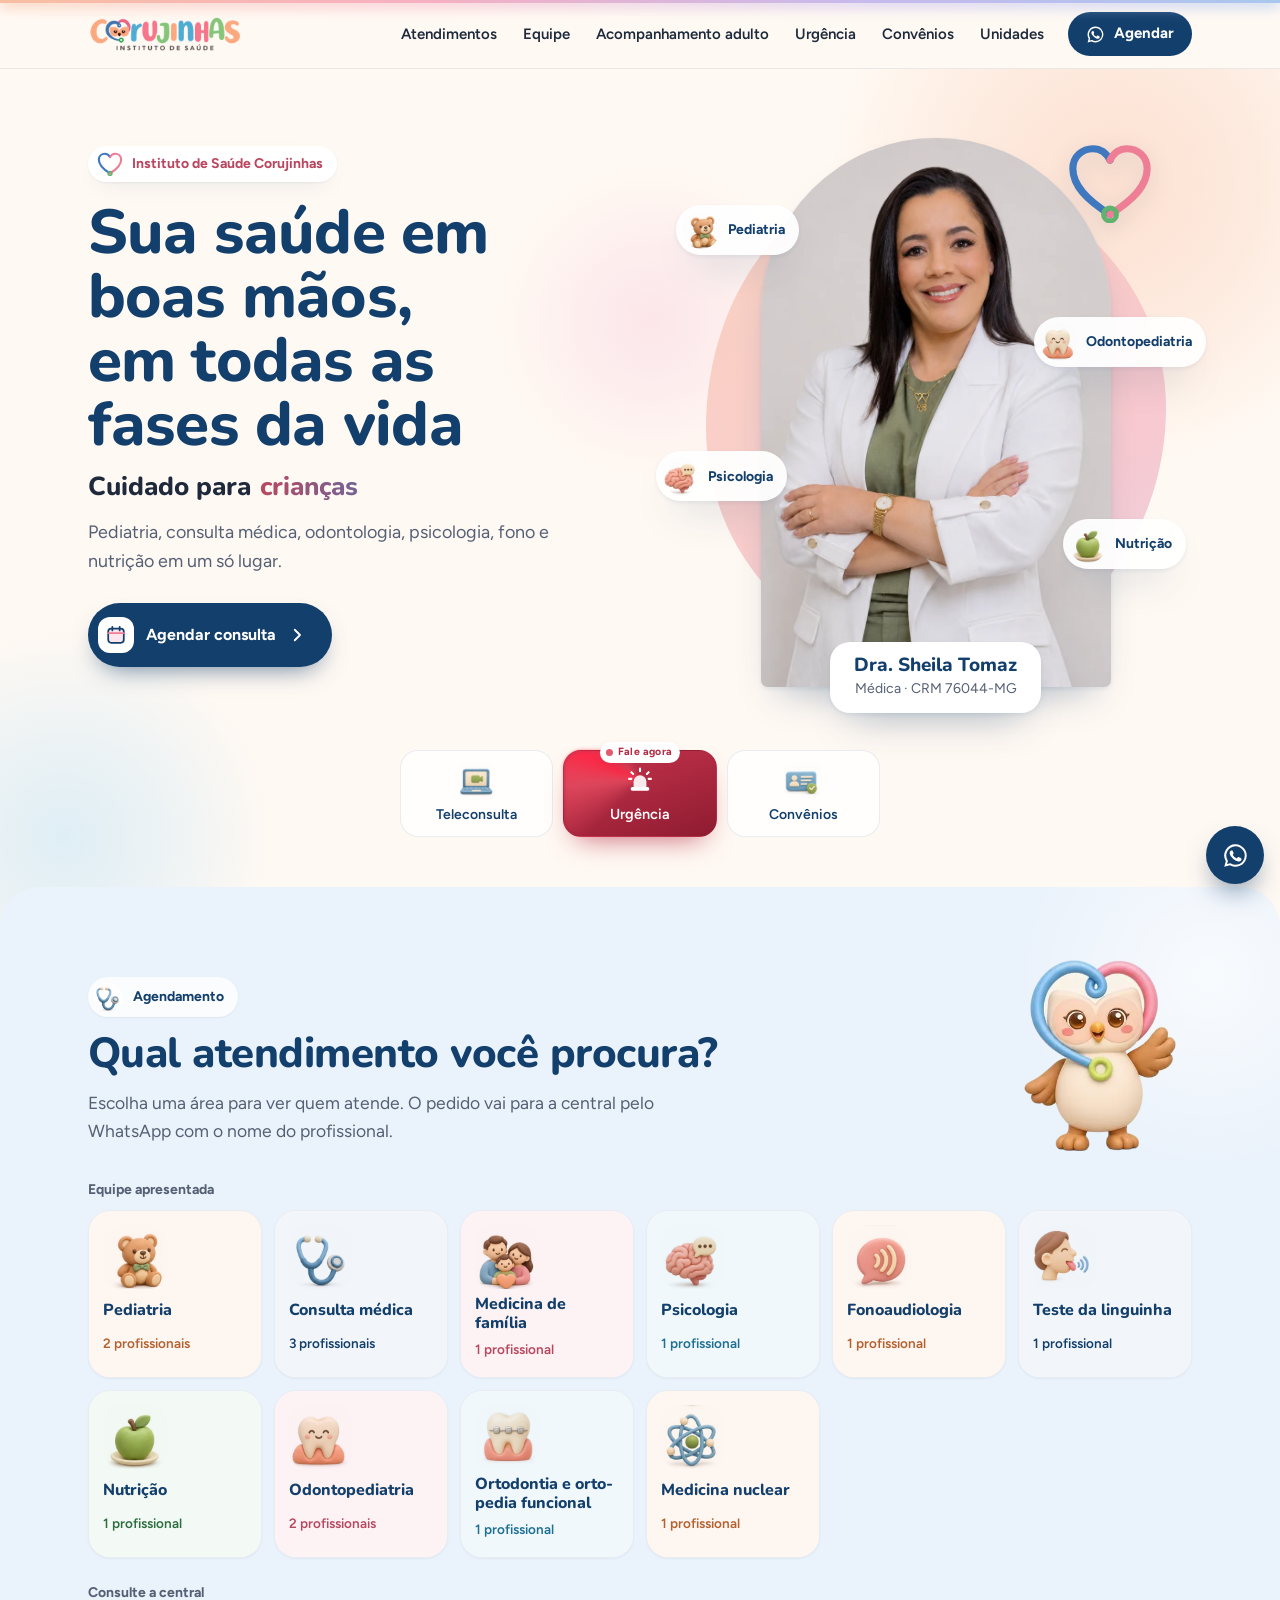
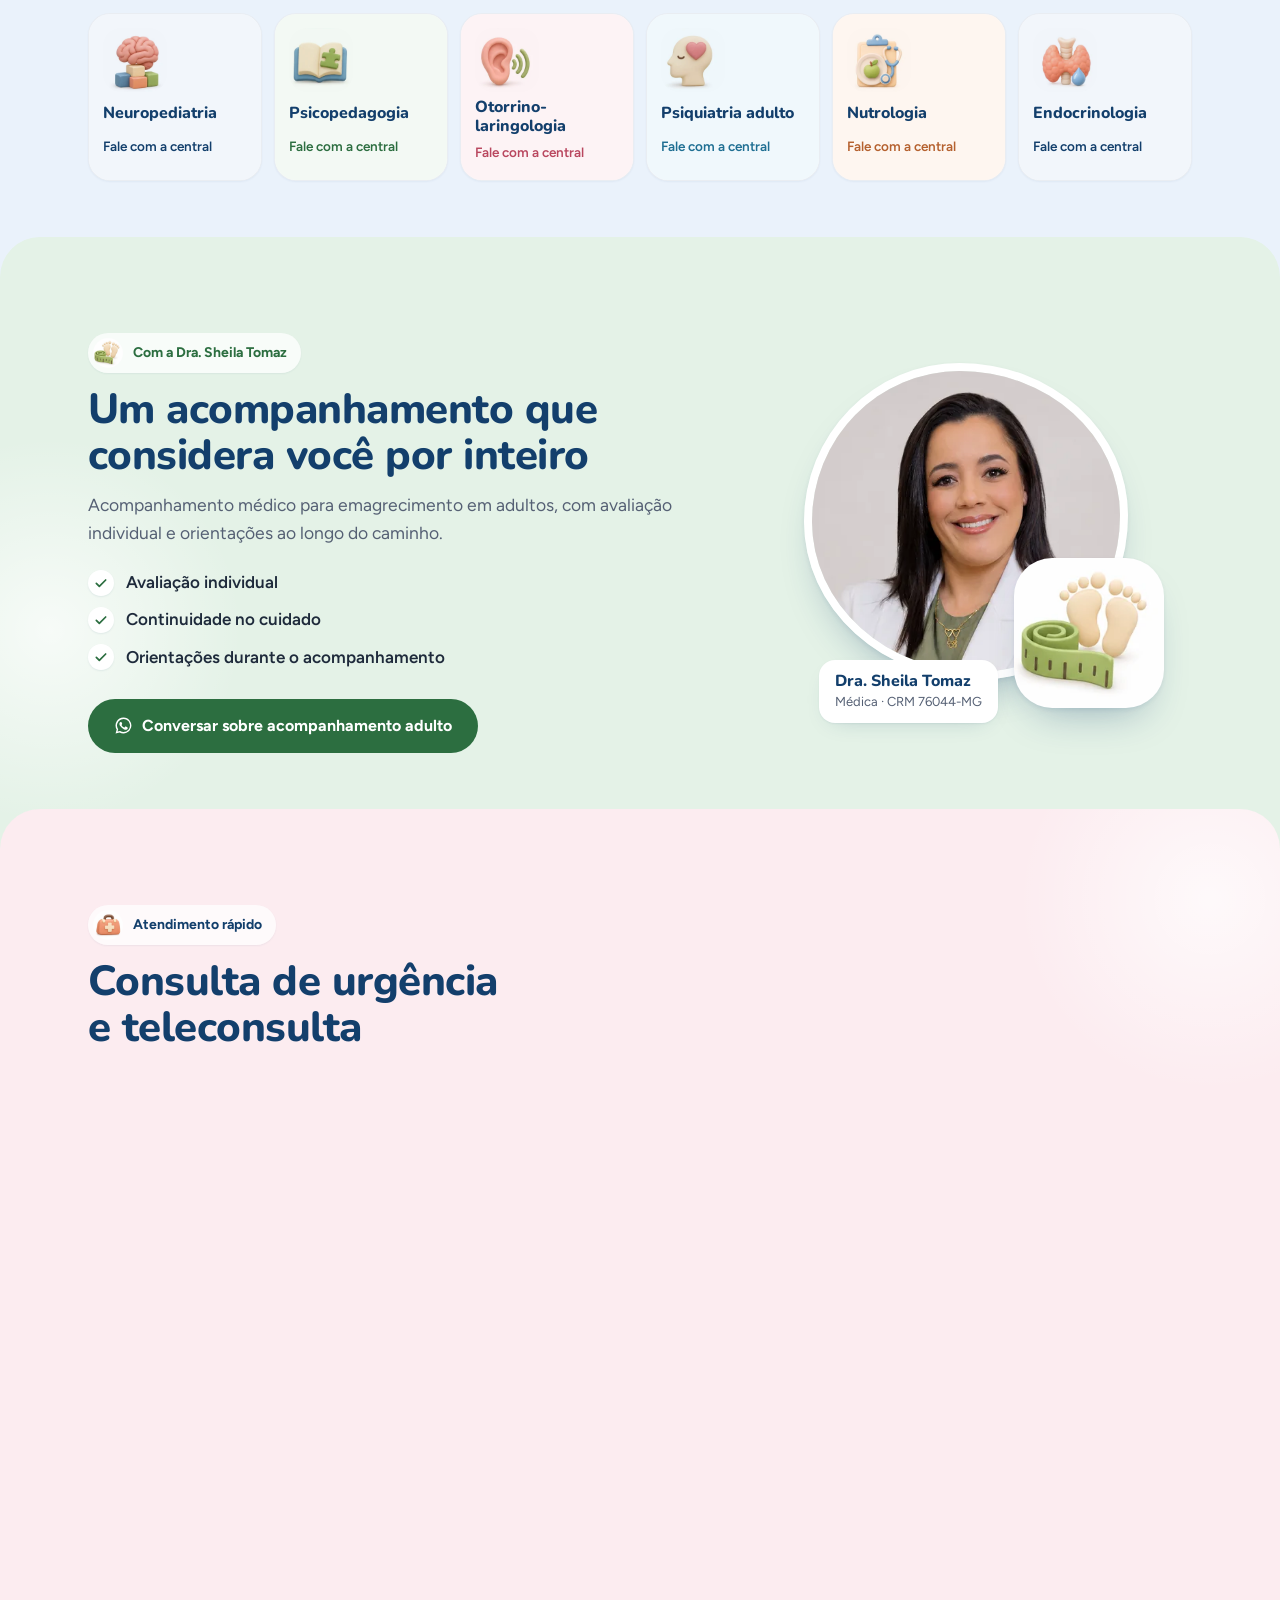
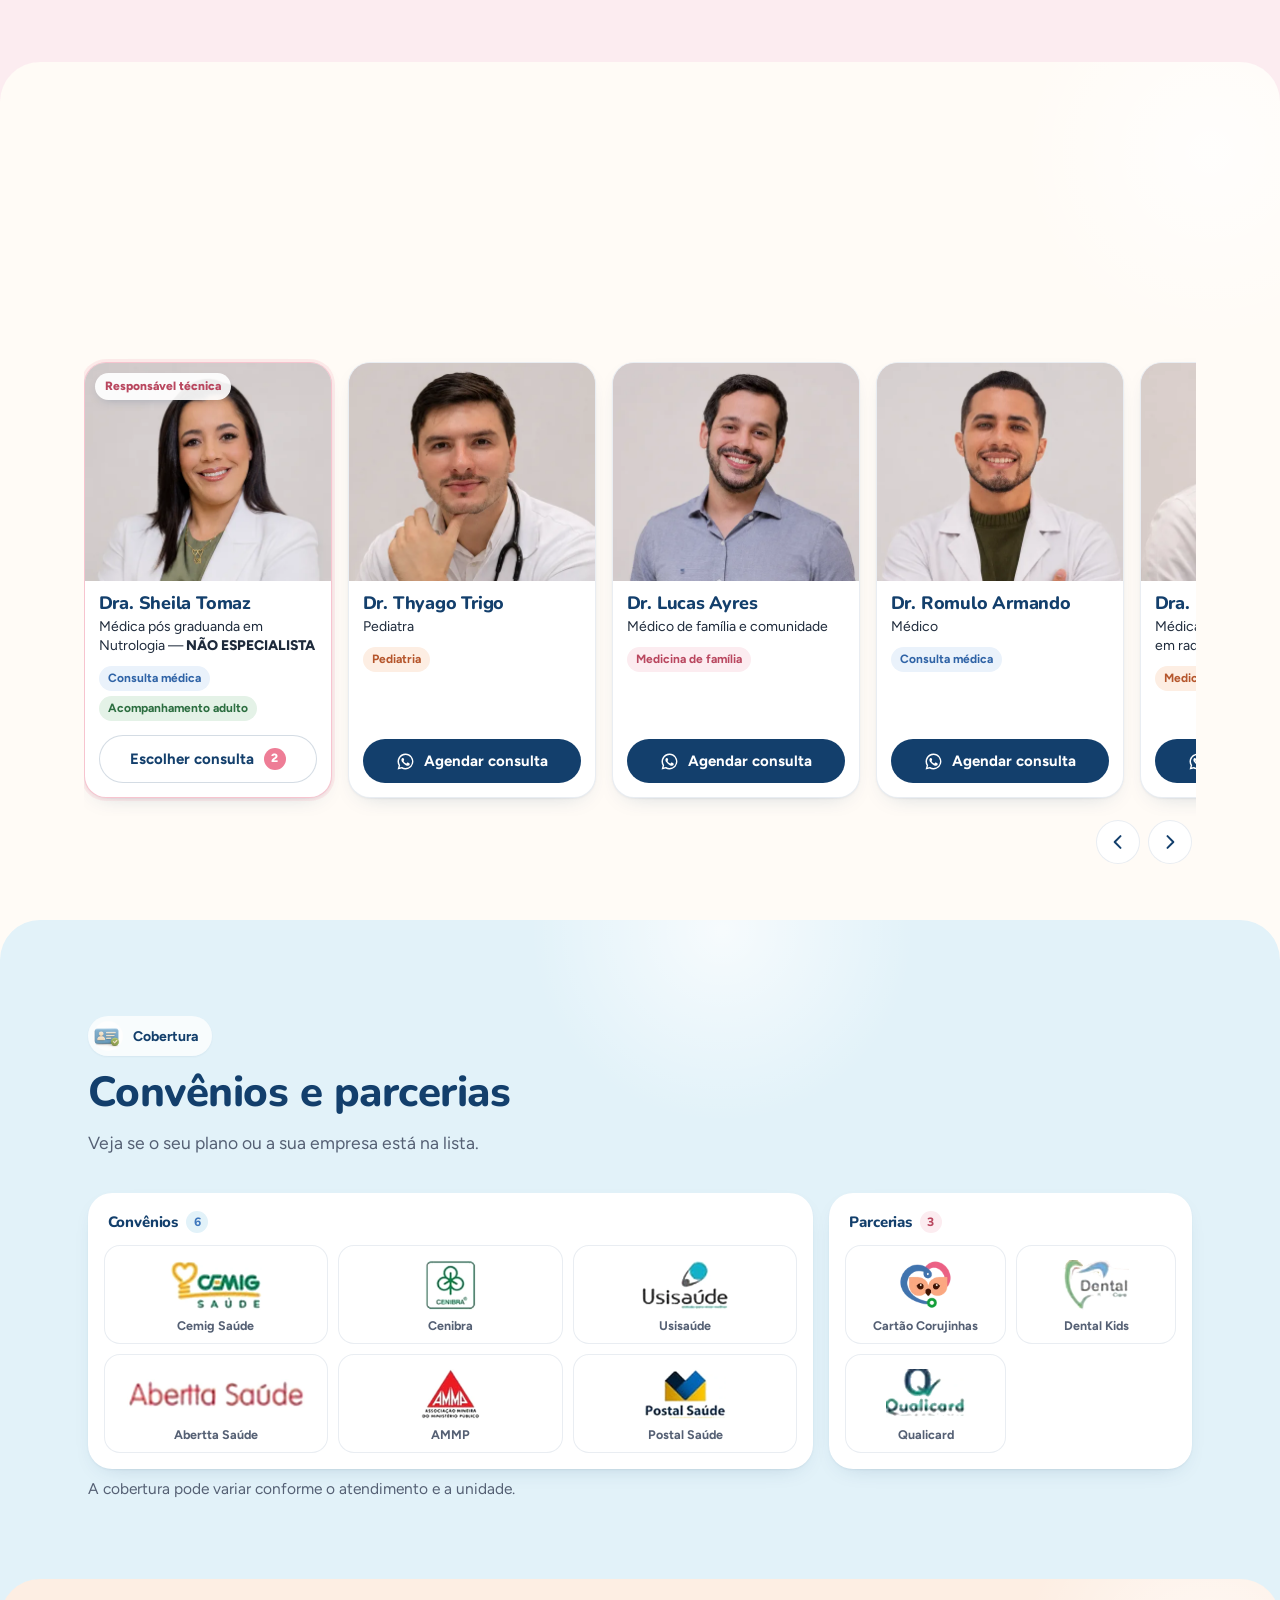
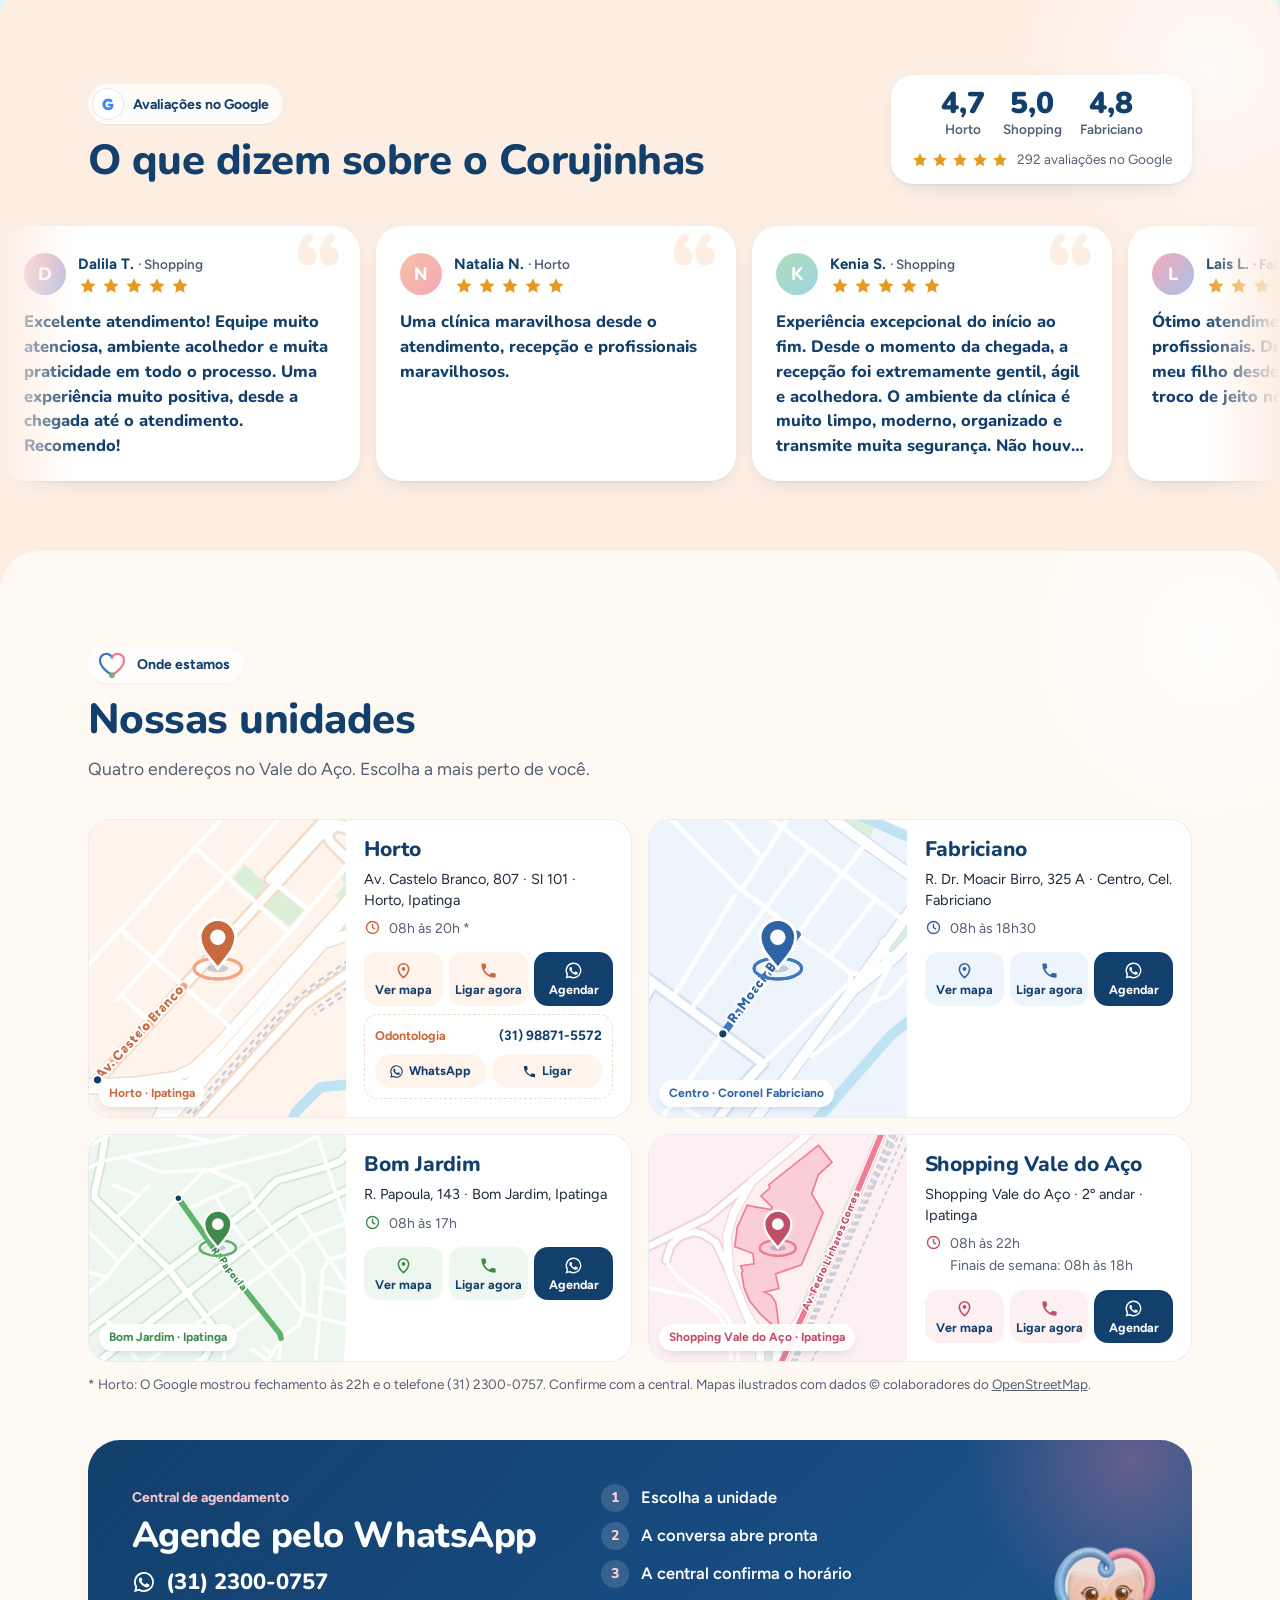
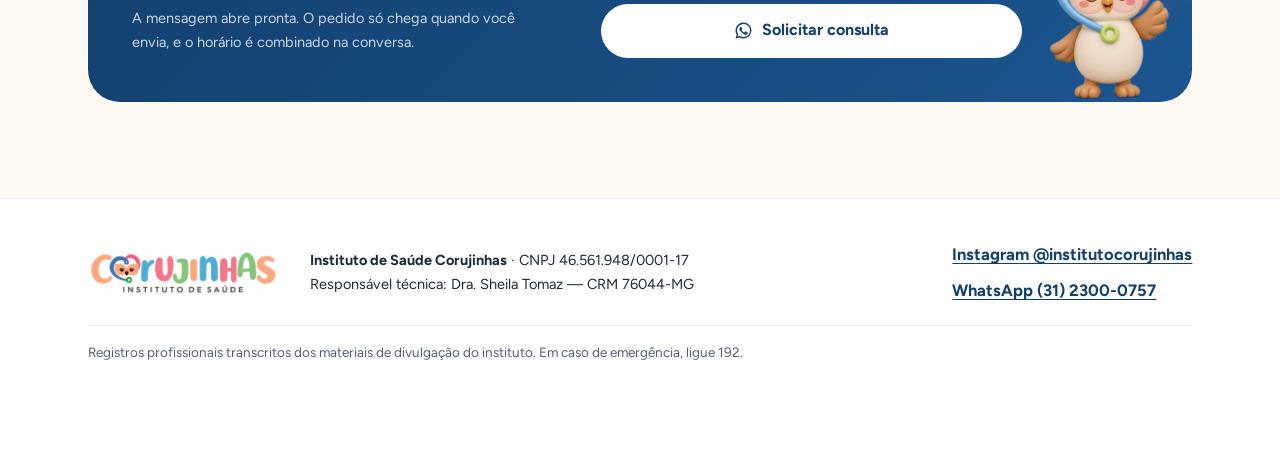
==== commit cdd86594: "Cache: versão nos CSS/JS e cache curto; farol vermelho da urgência Os navegadores guardavam CSS e JS" ====
--- a/index.html
+++ b/index.html
@@ -25,7 +25,7 @@
 <link rel="preconnect" href="https://fonts.googleapis.com">
 <link rel="preconnect" href="https://fonts.gstatic.com" crossorigin>
 <link href="https://fonts.googleapis.com/css2?family=Nunito:wght@700;800;900&family=Figtree:wght@400;500;600;700&display=swap" rel="stylesheet">
-<link rel="stylesheet" href="assets/css/styles.css">
+<link rel="stylesheet" href="assets/css/styles.css?v=b2cb03768b">
 <script>
   /* Abertura com a logo: uma vez por sessão, nunca ao voltar pelo histórico, nunca com movimento reduzido no sistema.
      A camada não recebe cliques e some sozinha. */
@@ -378,9 +378,9 @@
 </dialog>
 <p class="aviso-wa" id="aviso-wa" role="status" aria-live="polite"></p>
 
-<script src="assets/js/config.js"></script>
-<script src="assets/js/mensagens.js"></script>
-<script src="assets/js/mapas.js"></script>
-<script src="assets/js/app.js"></script>
+<script src="assets/js/config.js?v=9aeda51dcc"></script>
+<script src="assets/js/mensagens.js?v=222fa19a8c"></script>
+<script src="assets/js/mapas.js?v=b142939b1a"></script>
+<script src="assets/js/app.js?v=d835e81a10"></script>
 </body>
 </html>
--- a/assets/css/styles.css
+++ b/assets/css/styles.css
@@ -1116,3 +1116,5 @@
 .medico__op strong { font-size: 14px; line-height: 1.15; }
 .medico__op small { font-size: 12px; }
 @media (max-width: 600px) { .equipe .fileira__controles { display: none !important; } }
+.atalho--urgencia::after { mix-blend-mode: normal; background: conic-gradient(from var(--farol) at 50% 34%, transparent 0 62%, rgb(255 92 110 / .55) 74%, rgb(255 40 70 / .95) 82%, rgb(255 92 110 / .4) 88%, transparent 95%); filter: blur(2px); }
+.hero__atalhos .atalho--urgencia { background: linear-gradient(160deg, #C9354F, #8E1B30) !important; }
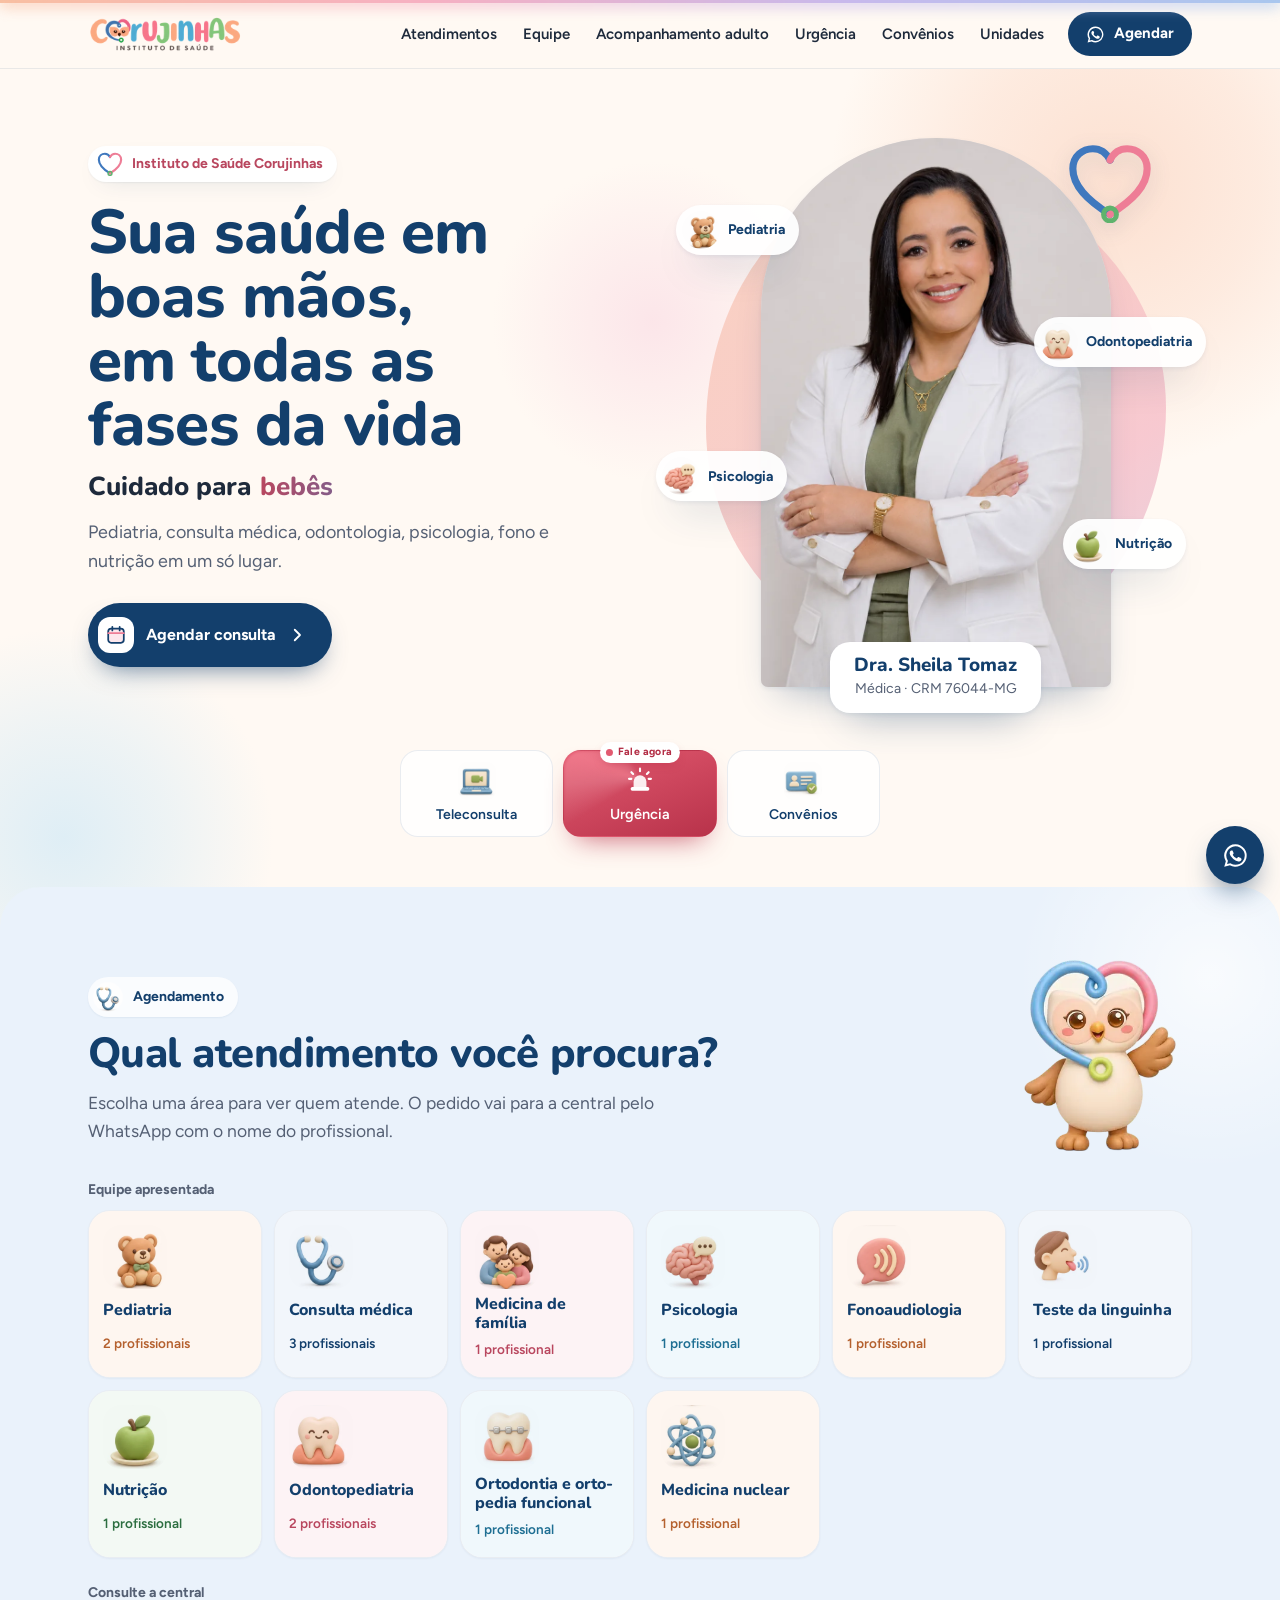
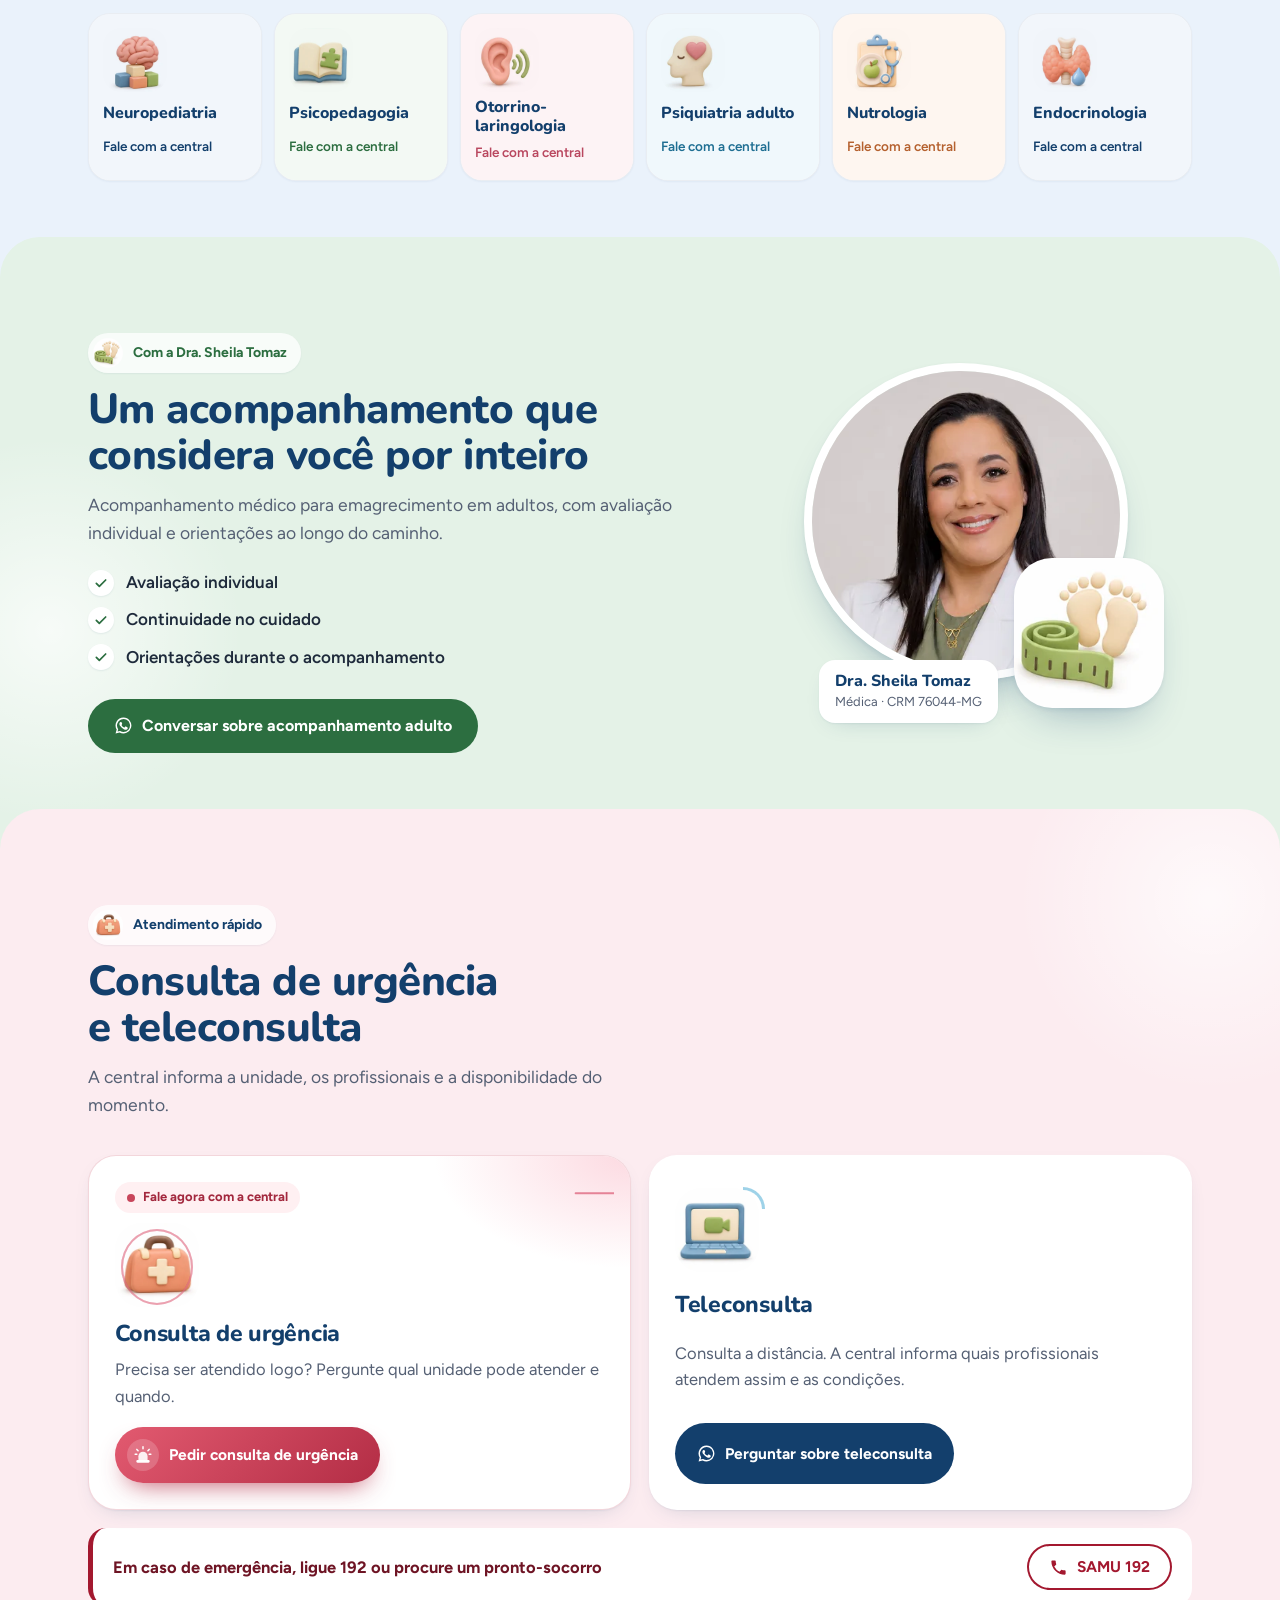
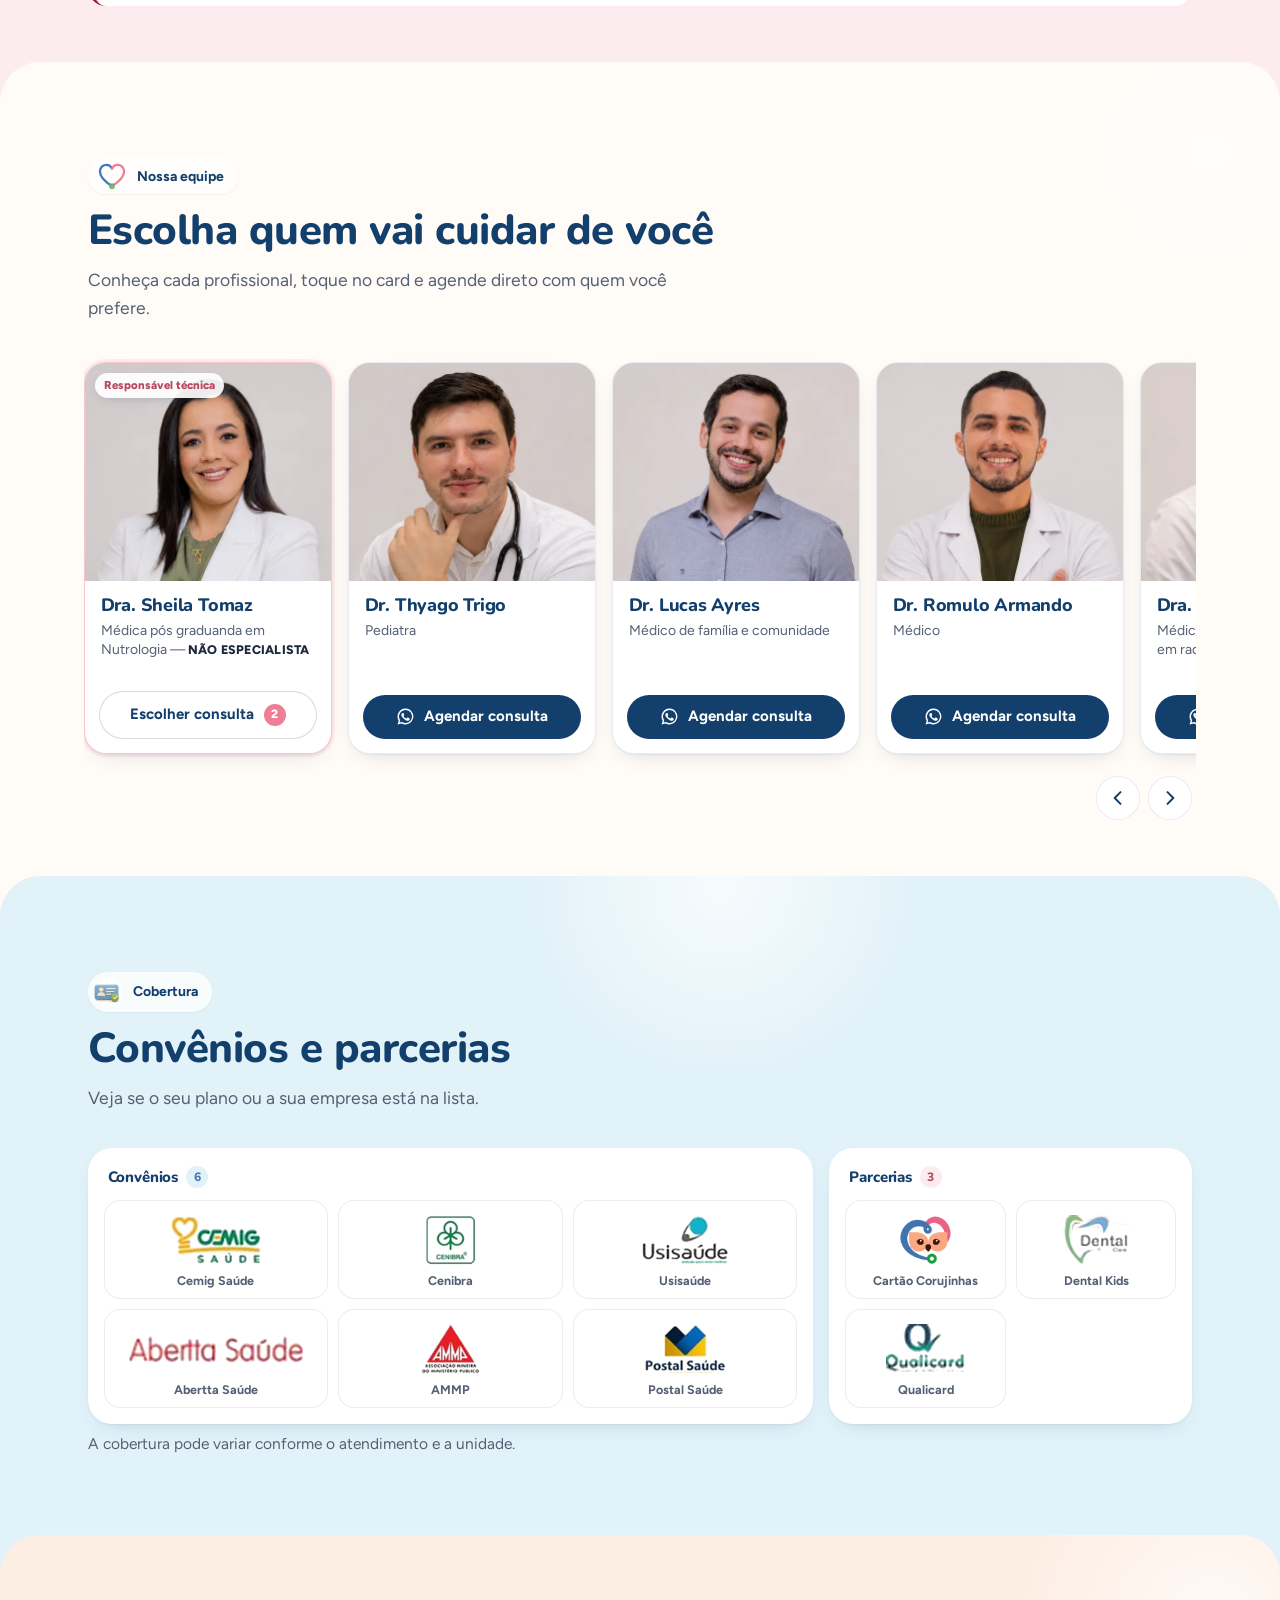
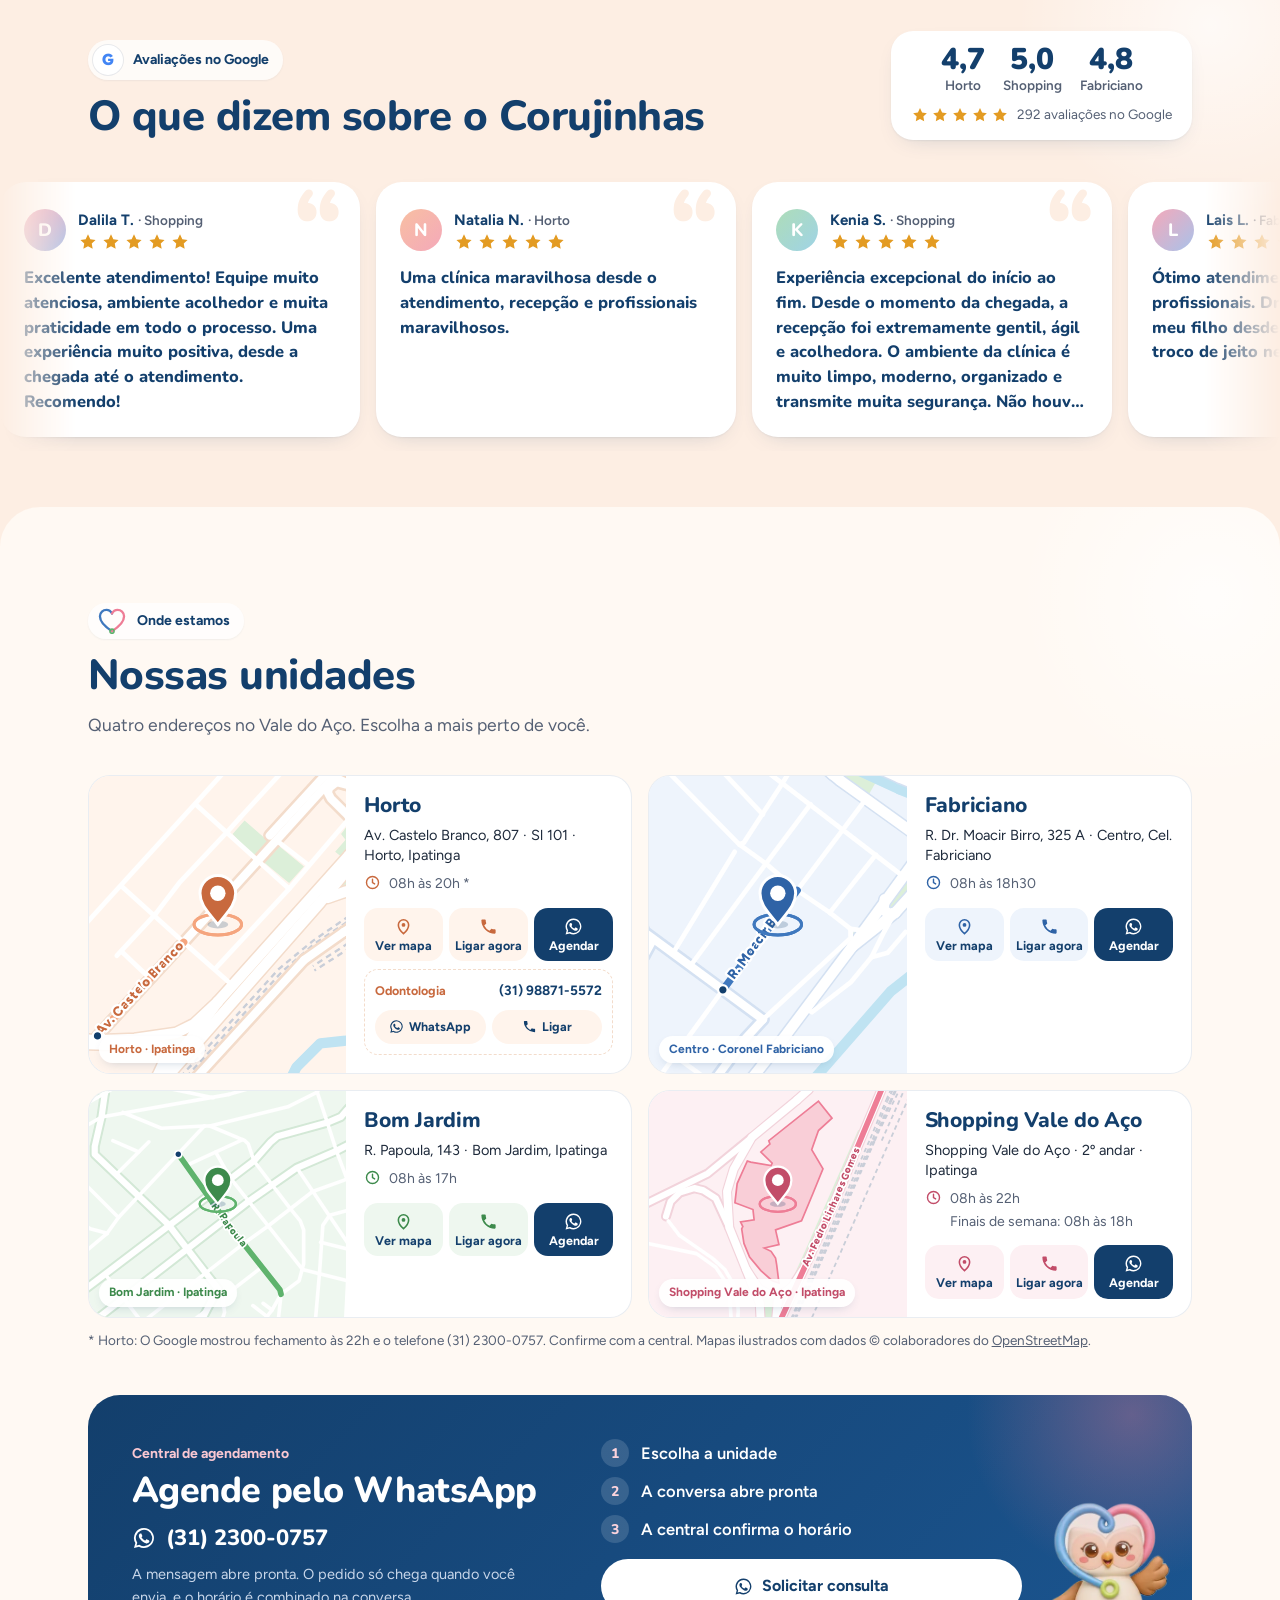
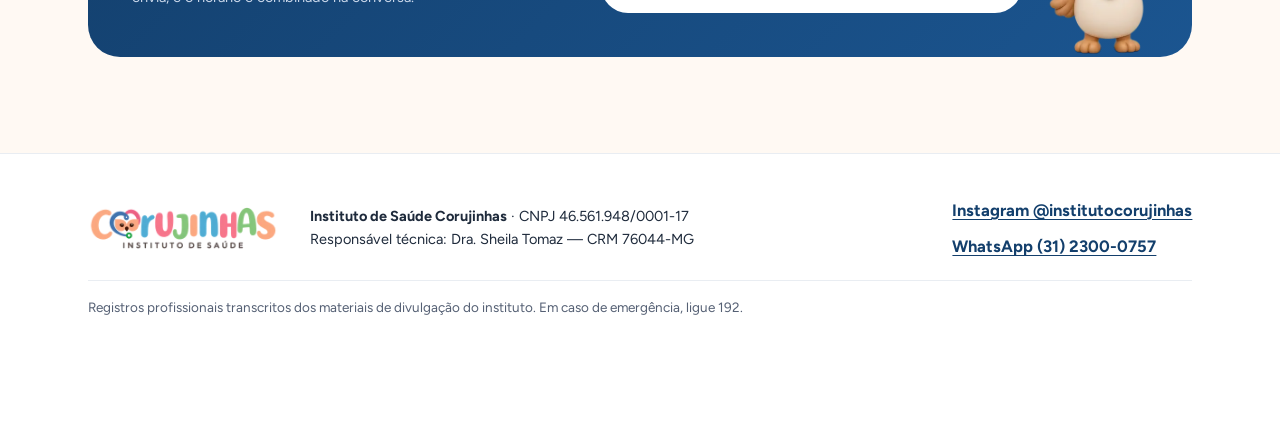
==== commit b8d4e788: "Cards da equipe mais limpos; urgência com a cor original e só o brilho mais vermelho Co-Authored-By:" ====
--- a/index.html
+++ b/index.html
@@ -25,7 +25,7 @@
 <link rel="preconnect" href="https://fonts.googleapis.com">
 <link rel="preconnect" href="https://fonts.gstatic.com" crossorigin>
 <link href="https://fonts.googleapis.com/css2?family=Nunito:wght@700;800;900&family=Figtree:wght@400;500;600;700&display=swap" rel="stylesheet">
-<link rel="stylesheet" href="assets/css/styles.css?v=b2cb03768b">
+<link rel="stylesheet" href="assets/css/styles.css?v=e08f5cfdf3">
 <script>
   /* Abertura com a logo: uma vez por sessão, nunca ao voltar pelo histórico, nunca com movimento reduzido no sistema.
      A camada não recebe cliques e some sozinha. */
@@ -381,6 +381,6 @@
 <script src="assets/js/config.js?v=9aeda51dcc"></script>
 <script src="assets/js/mensagens.js?v=222fa19a8c"></script>
 <script src="assets/js/mapas.js?v=b142939b1a"></script>
-<script src="assets/js/app.js?v=d835e81a10"></script>
+<script src="assets/js/app.js?v=c38e804a02"></script>
 </body>
 </html>
--- a/assets/css/styles.css
+++ b/assets/css/styles.css
@@ -1061,7 +1061,6 @@
 /* ===================== v9: brilho da urgência e seção da equipe ===================== */
 /* Farol da urgência: vermelho, girando em volta da sirene */
 .atalho--urgencia::after { background: conic-gradient(from var(--farol) at 50% 34%, transparent 0 64%, rgb(255 70 96 / .75) 78%, rgb(255 150 120 / .35) 84%, transparent 94%); mix-blend-mode: screen; }
-.hero__atalhos .atalho--urgencia { background: linear-gradient(160deg, #D8435C, #A2223A) !important; }
 .atalho--urgencia .sirene::before { background: radial-gradient(circle, rgb(255 205 90 / .95), rgb(255 120 90 / .35) 45%, rgb(255 90 90 / 0) 70%); }
 
 /* Seção da equipe */
@@ -1116,5 +1115,18 @@
 .medico__op strong { font-size: 14px; line-height: 1.15; }
 .medico__op small { font-size: 12px; }
 @media (max-width: 600px) { .equipe .fileira__controles { display: none !important; } }
-.atalho--urgencia::after { mix-blend-mode: normal; background: conic-gradient(from var(--farol) at 50% 34%, transparent 0 62%, rgb(255 92 110 / .55) 74%, rgb(255 40 70 / .95) 82%, rgb(255 92 110 / .4) 88%, transparent 95%); filter: blur(2px); }
-.hero__atalhos .atalho--urgencia { background: linear-gradient(160deg, #C9354F, #8E1B30) !important; }
+.atalho--urgencia::after { mix-blend-mode: normal; background: conic-gradient(from var(--farol) at 50% 34%, transparent 0 66%, rgb(255 205 212 / .22) 74%, rgb(255 150 165 / .5) 81%, rgb(255 205 212 / .2) 88%, transparent 94%); filter: blur(1.5px); }
+
+/* ===================== v10: cards da equipe mais limpos ===================== */
+/* Ao abrir, as formas de consulta ocupam o lugar do texto e do botão (nada fica por cima de nada) */
+.medico .pro__texto { padding: 14px 16px 6px; gap: 6px; }
+.medico .pro__nome { font-size: 18px; }
+.medico .pro__desc { font-size: 14px; color: var(--tinta-suave); }
+.medico .pro__desc b { color: var(--tinta); font-size: 12.5px; letter-spacing: .02em; }
+.medico__opcoes { position: static; transform: none; box-shadow: none; backdrop-filter: none; background: none; border-radius: 0; padding: 12px 12px 14px; flex: 1; display: grid; align-content: start; }
+.medico--aberto .pro__texto, .medico--aberto > .medico__abrir { display: none; }
+.medico--aberto .medico__opcoes { animation: opcoes-entram .45s var(--suave) both; }
+@keyframes opcoes-entram { from { opacity: 0; transform: translateY(10px); } to { opacity: 1; transform: none; } }
+.medico__opcoes-topo p { font-size: 15px; }
+.medico--aberto .pro__foto img { transform: scale(1.03); }
+.medico__selo { font-size: 11.5px; padding: 3px 9px; }
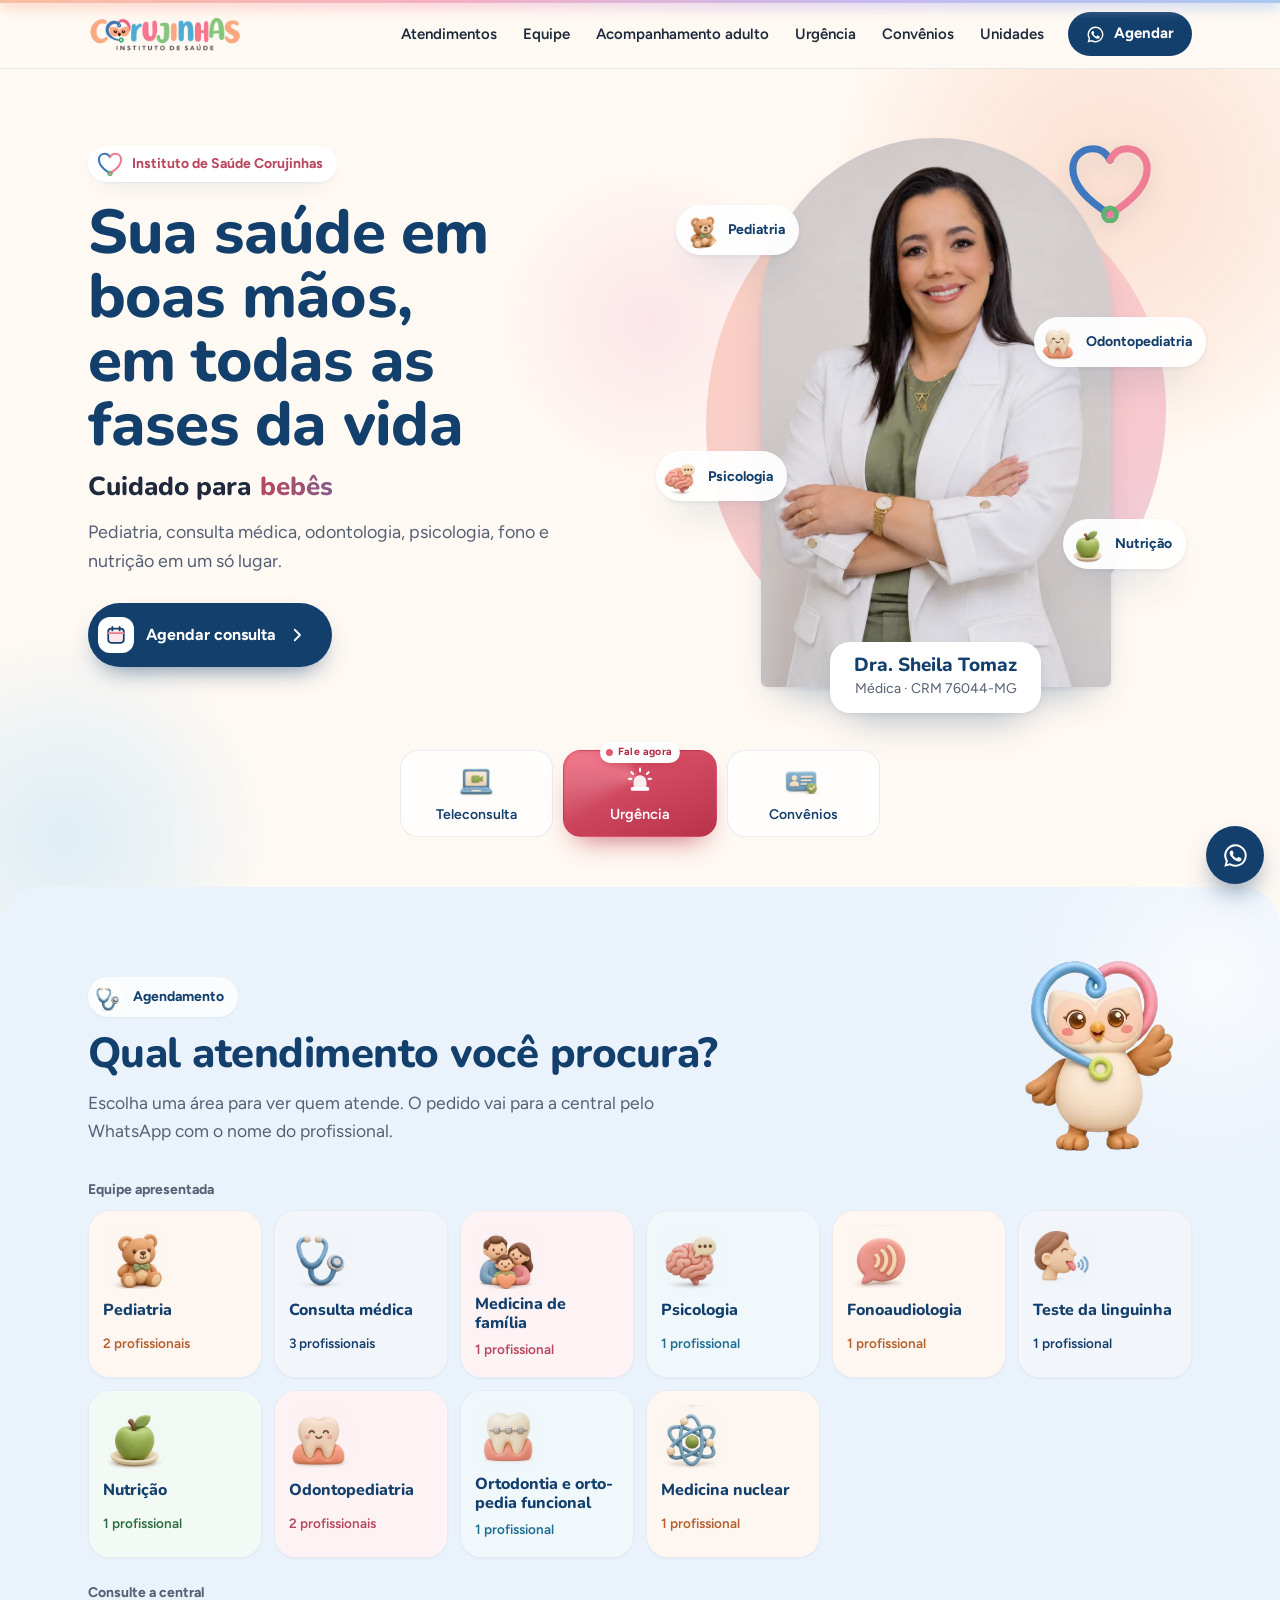
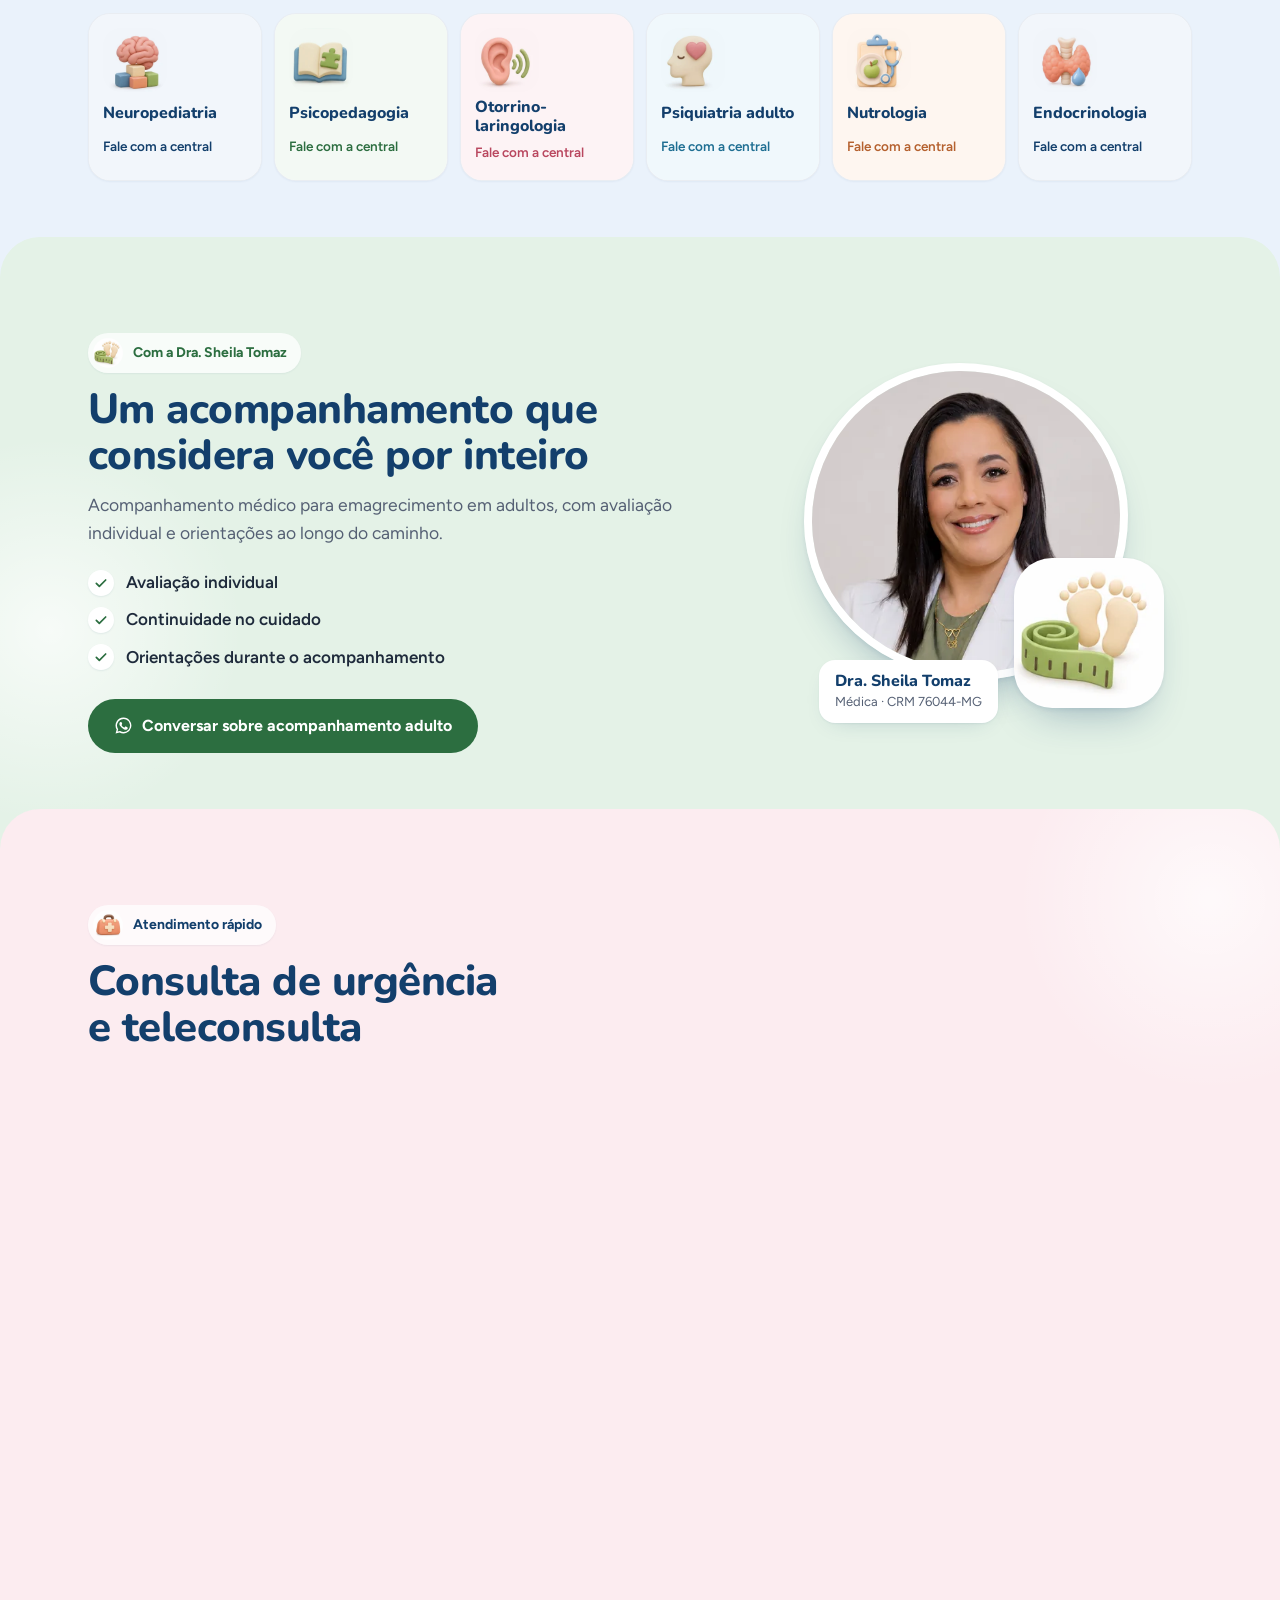
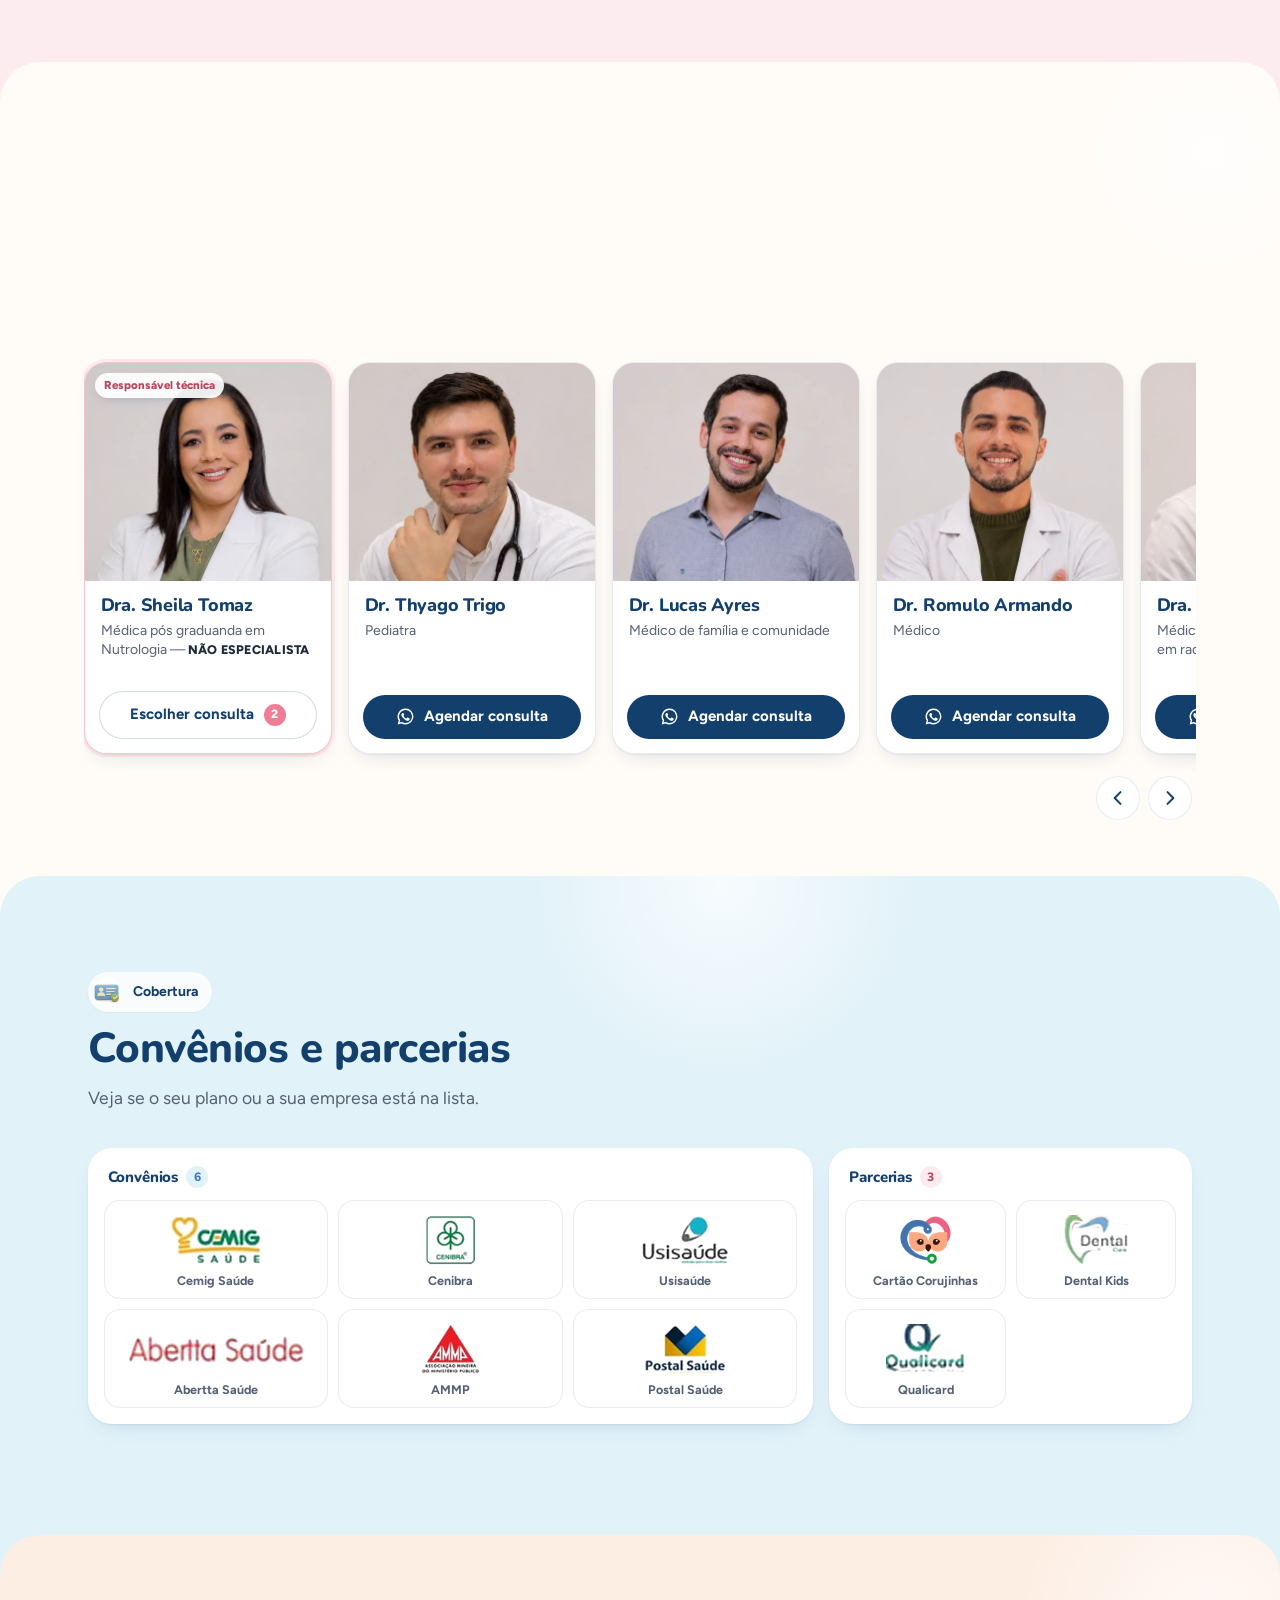
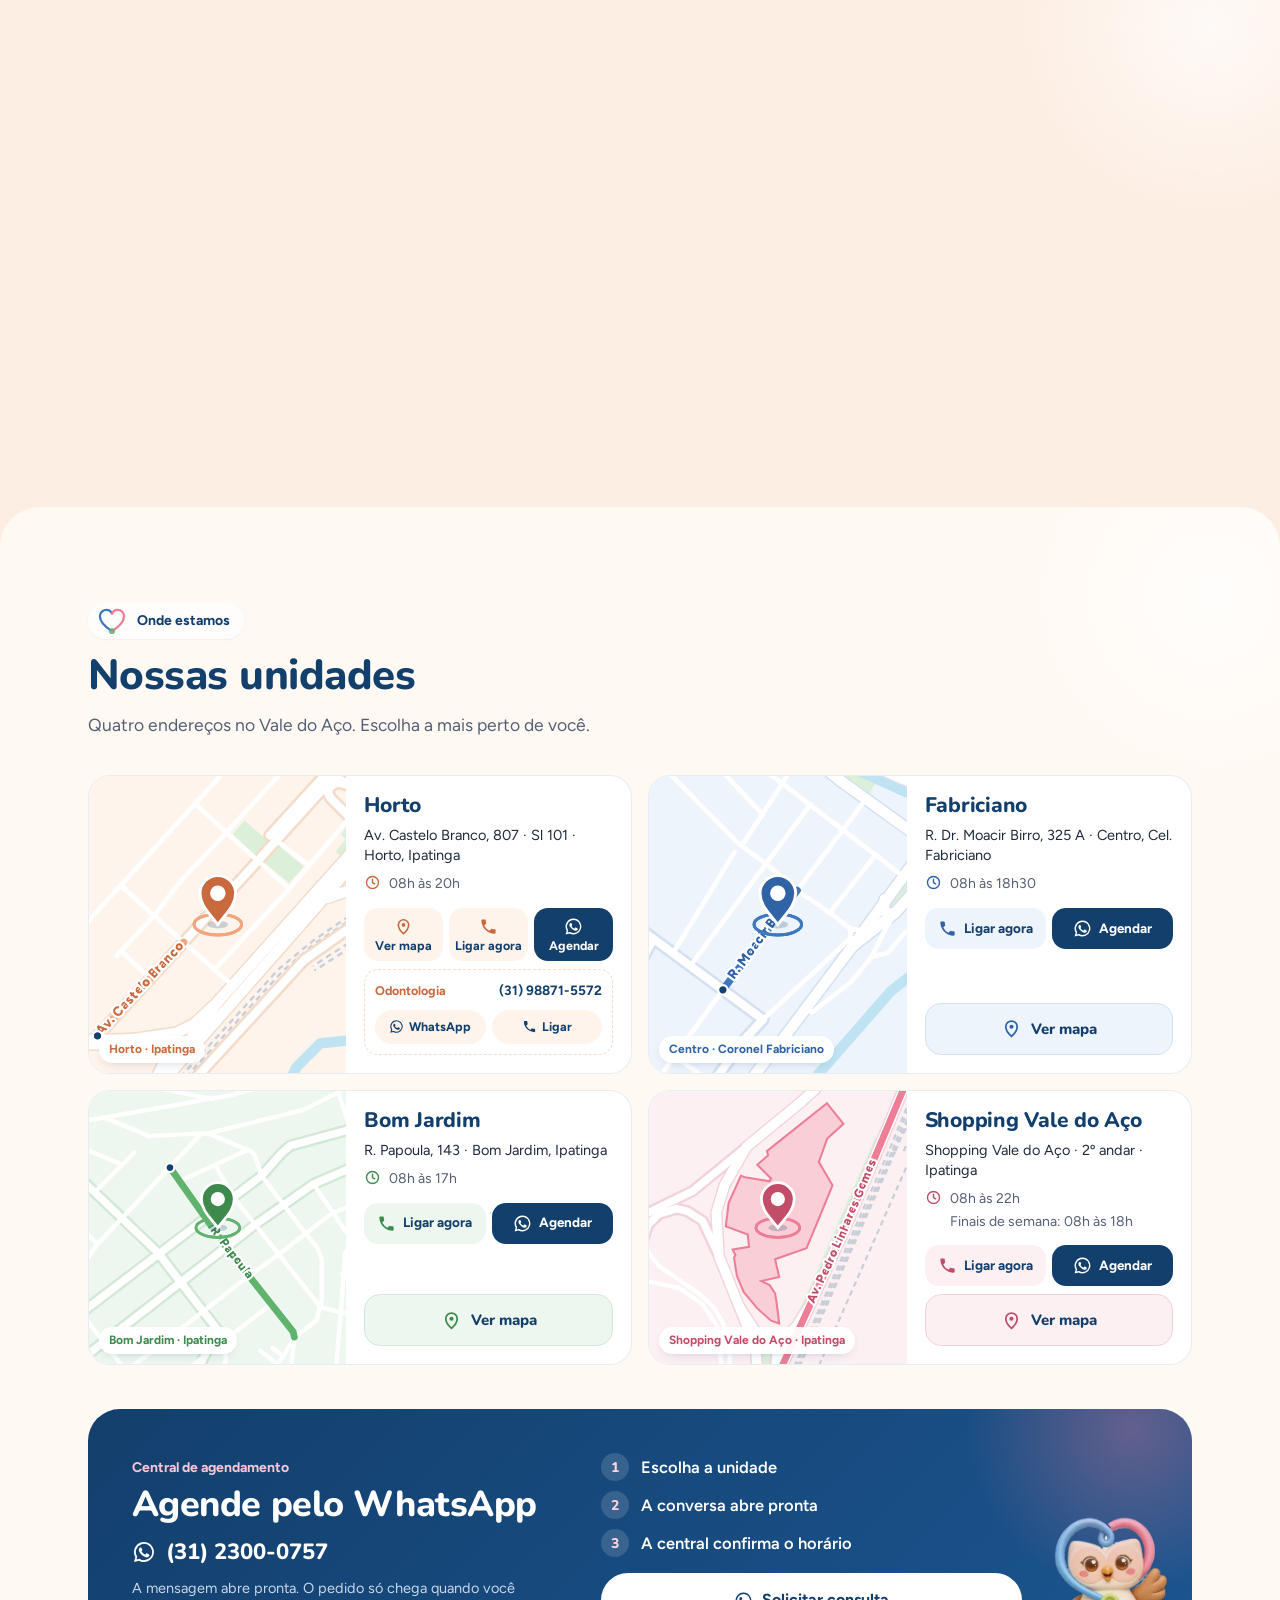
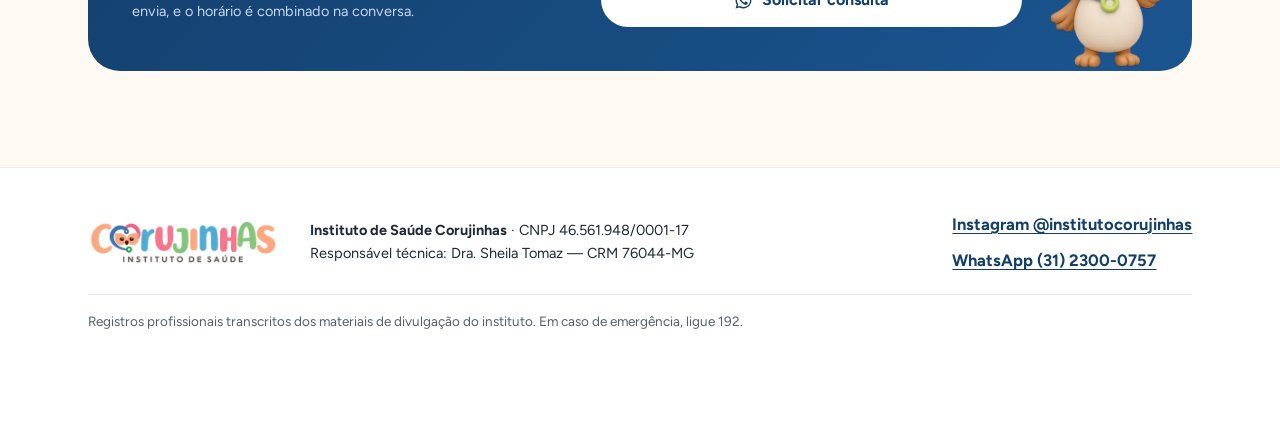
==== commit 1a253a47: "Unidades: Ver mapa grande e botões reorganizados; nota oculta; recorte do personagem refeito Co-Auth" ====
--- a/index.html
+++ b/index.html
@@ -25,7 +25,7 @@
 <link rel="preconnect" href="https://fonts.googleapis.com">
 <link rel="preconnect" href="https://fonts.gstatic.com" crossorigin>
 <link href="https://fonts.googleapis.com/css2?family=Nunito:wght@700;800;900&family=Figtree:wght@400;500;600;700&display=swap" rel="stylesheet">
-<link rel="stylesheet" href="assets/css/styles.css?v=e08f5cfdf3">
+<link rel="stylesheet" href="assets/css/styles.css?v=d711d39e64">
 <script>
   /* Abertura com a logo: uma vez por sessão, nunca ao voltar pelo histórico, nunca com movimento reduzido no sistema.
      A camada não recebe cliques e some sozinha. */
@@ -156,8 +156,8 @@
         </header>
         <div class="mascote" id="mascote" aria-hidden="true">
           <picture>
-            <source media="(prefers-reduced-motion: reduce)" srcset="assets/mascote/corujinha-animada-1.webp">
-            <img src="assets/mascote/corujinha-animada.webp" width="340" height="379" alt="" loading="lazy" decoding="async">
+            <source media="(prefers-reduced-motion: reduce)" srcset="assets/mascote/corujinha-animada-1.webp?v=cb2c617935">
+            <img src="assets/mascote/corujinha-animada.webp?v=a0adbf663b" width="340" height="379" alt="" loading="lazy" decoding="async">
           </picture>
         </div>
       </div>
@@ -283,12 +283,11 @@
       </header>
       <p class="dica-deslize" aria-hidden="true">Deslize para ver as 4 unidades →</p>
       <ul class="unidades__lista" id="lista-unidades"></ul>
-      <p class="unidades__nota" id="unidades-nota"></p>
 
       <aside class="central" aria-labelledby="t-central" data-entrada="central">
         <picture class="central__mascote" aria-hidden="true">
-          <source media="(prefers-reduced-motion: reduce)" srcset="assets/mascote/corujinha-animada-1.webp">
-          <img src="assets/mascote/corujinha-animada.webp" width="340" height="379" alt="" loading="lazy" decoding="async">
+          <source media="(prefers-reduced-motion: reduce)" srcset="assets/mascote/corujinha-animada-1.webp?v=cb2c617935">
+          <img src="assets/mascote/corujinha-animada.webp?v=a0adbf663b" width="340" height="379" alt="" loading="lazy" decoding="async">
         </picture>
         <div class="central__info">
           <p class="central__rotulo">Central de agendamento</p>
@@ -381,6 +380,6 @@
 <script src="assets/js/config.js?v=9aeda51dcc"></script>
 <script src="assets/js/mensagens.js?v=222fa19a8c"></script>
 <script src="assets/js/mapas.js?v=b142939b1a"></script>
-<script src="assets/js/app.js?v=c38e804a02"></script>
+<script src="assets/js/app.js?v=4a83cc5c4d"></script>
 </body>
 </html>
--- a/assets/css/styles.css
+++ b/assets/css/styles.css
@@ -1130,3 +1130,14 @@
 .medico__opcoes-topo p { font-size: 15px; }
 .medico--aberto .pro__foto img { transform: scale(1.03); }
 .medico__selo { font-size: 11.5px; padding: 3px 9px; }
+
+/* ===================== v11: unidades ===================== */
+.unidade__corpo { display: flex; flex-direction: column; gap: 8px; }
+.unidade__acoes--2 { grid-template-columns: repeat(2, minmax(0, 1fr)); }
+.unidade__acoes--2 .u-btn { grid-auto-flow: column; justify-content: center; align-items: center; gap: 7px; padding: 11px 8px; font-size: 13.5px; }
+.u-mapa-grande { margin-top: auto; display: flex; align-items: center; justify-content: center; gap: 9px; min-height: 52px; padding: 0 16px; border-radius: 16px; background: var(--u-fundo); border: 1.5px solid var(--u-casca); color: var(--azul-escuro); font: 800 15px var(--f-titulo); text-decoration: none; transition: transform .25s var(--suave), background-color .25s, box-shadow .25s, border-color .25s; }
+.u-mapa-grande svg { width: 21px; height: 21px; color: var(--u-forte); transition: transform .35s var(--suave); }
+.u-mapa-grande:hover { background: #fff; border-color: var(--u); transform: translateY(-2px); box-shadow: 0 10px 22px -12px rgb(19 63 108 / .45); }
+.u-mapa-grande:hover svg { transform: translateY(-2px) scale(1.08); }
+.unidade__extra { margin-top: auto; }
+.mapa__credito { font: 600 6.5px var(--f-texto); fill: rgb(19 63 108 / .38); letter-spacing: .02em; }
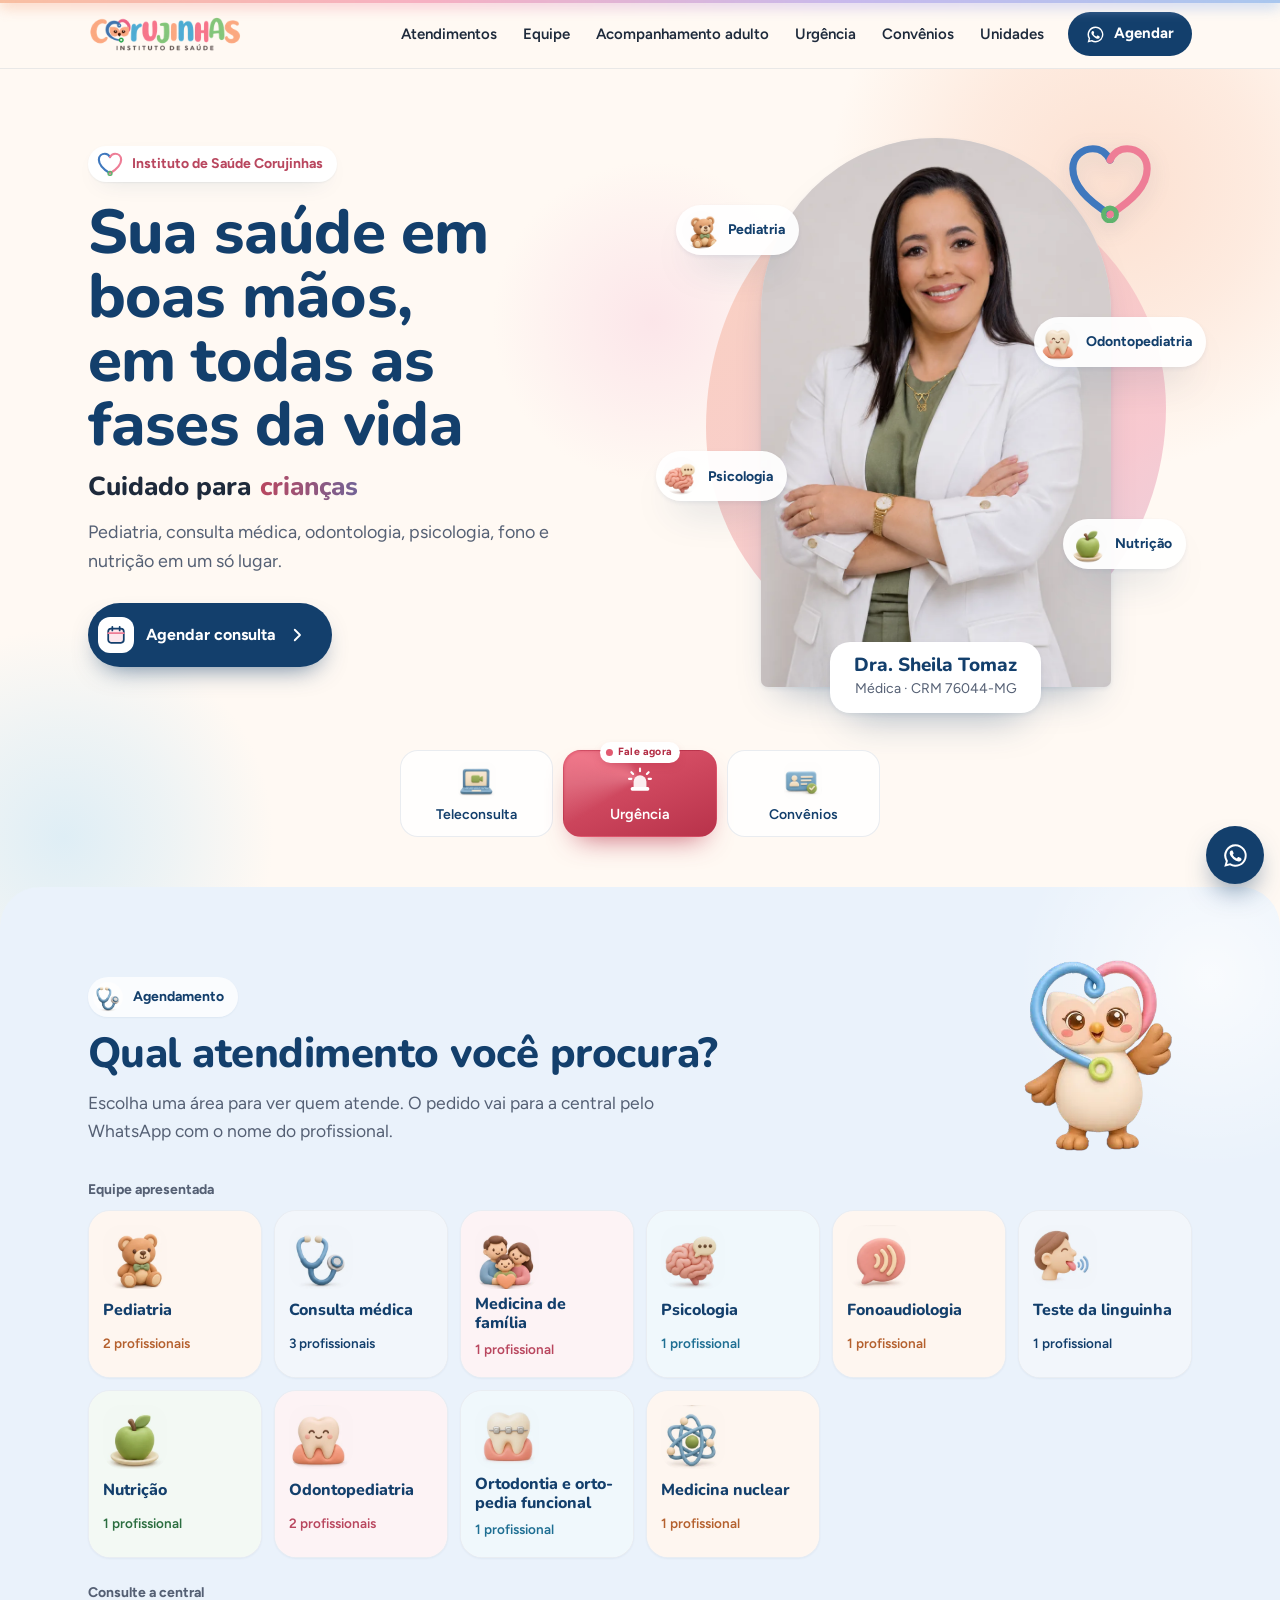
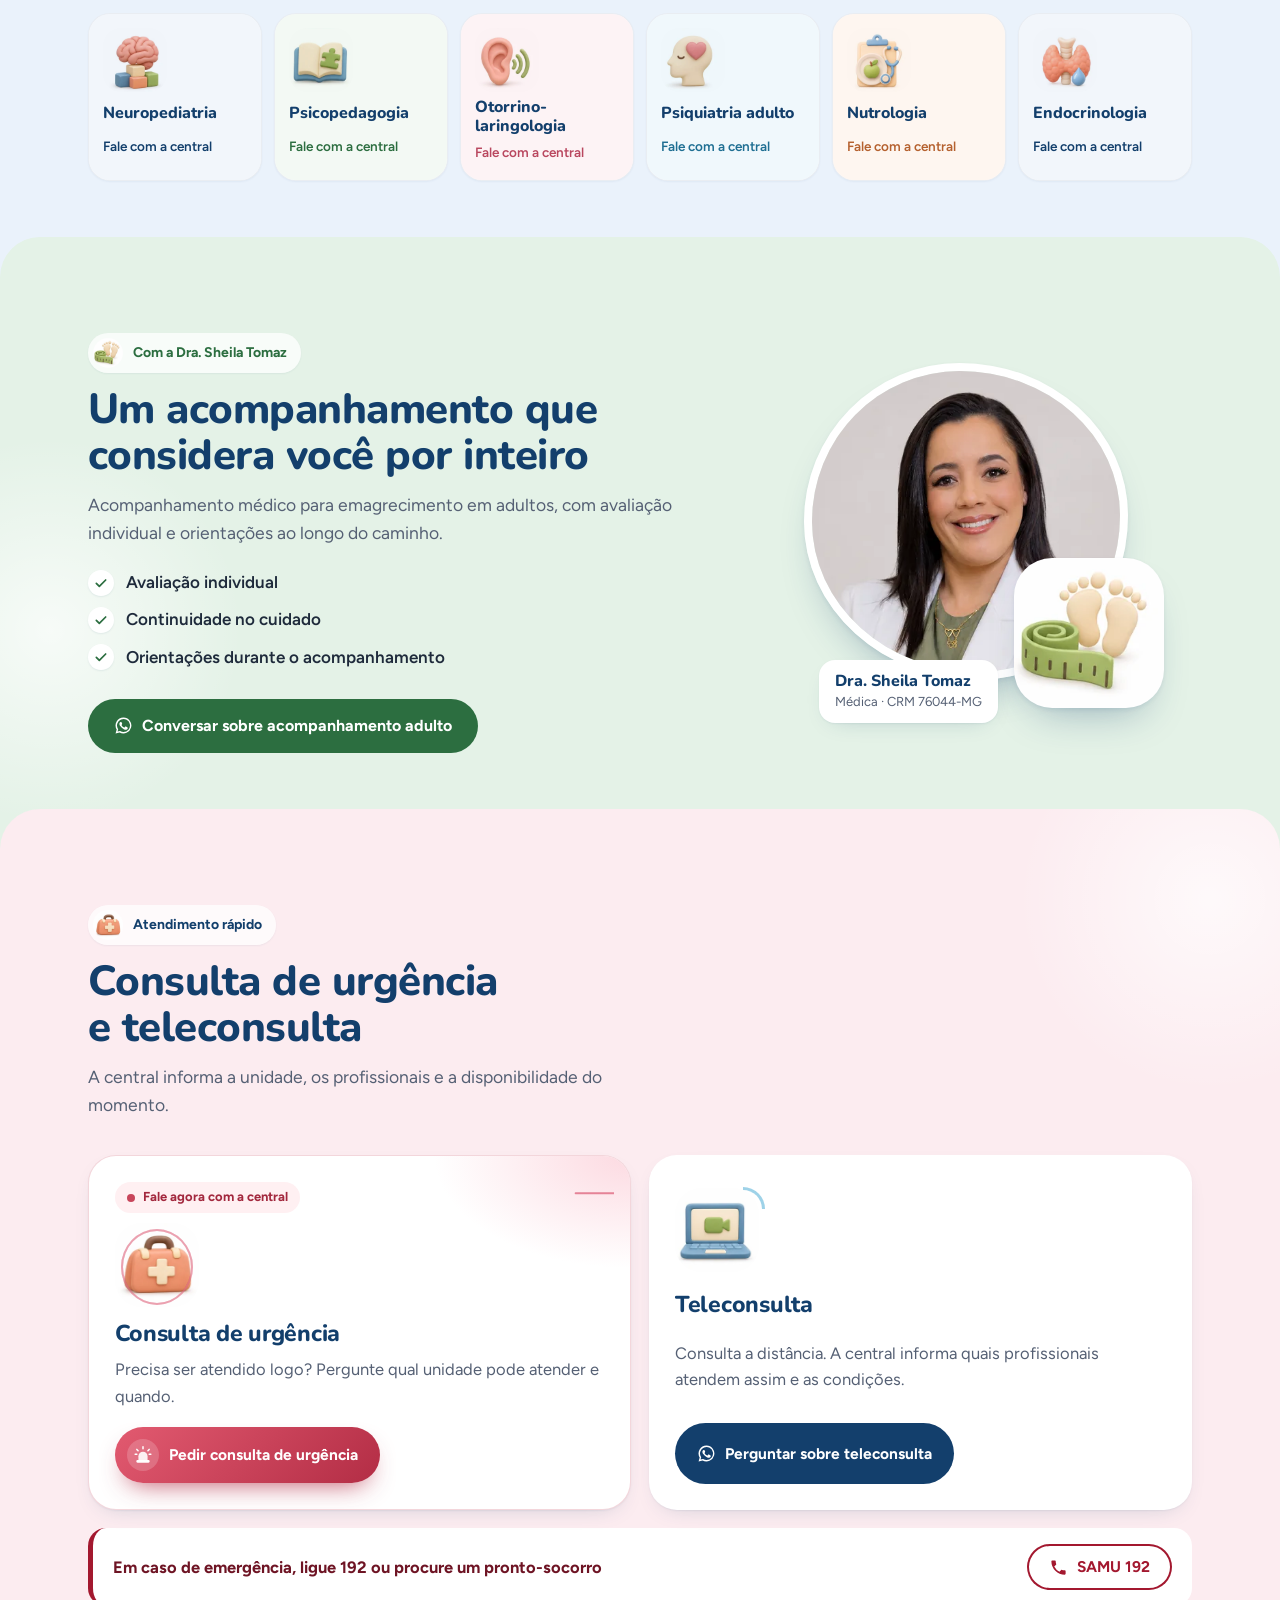
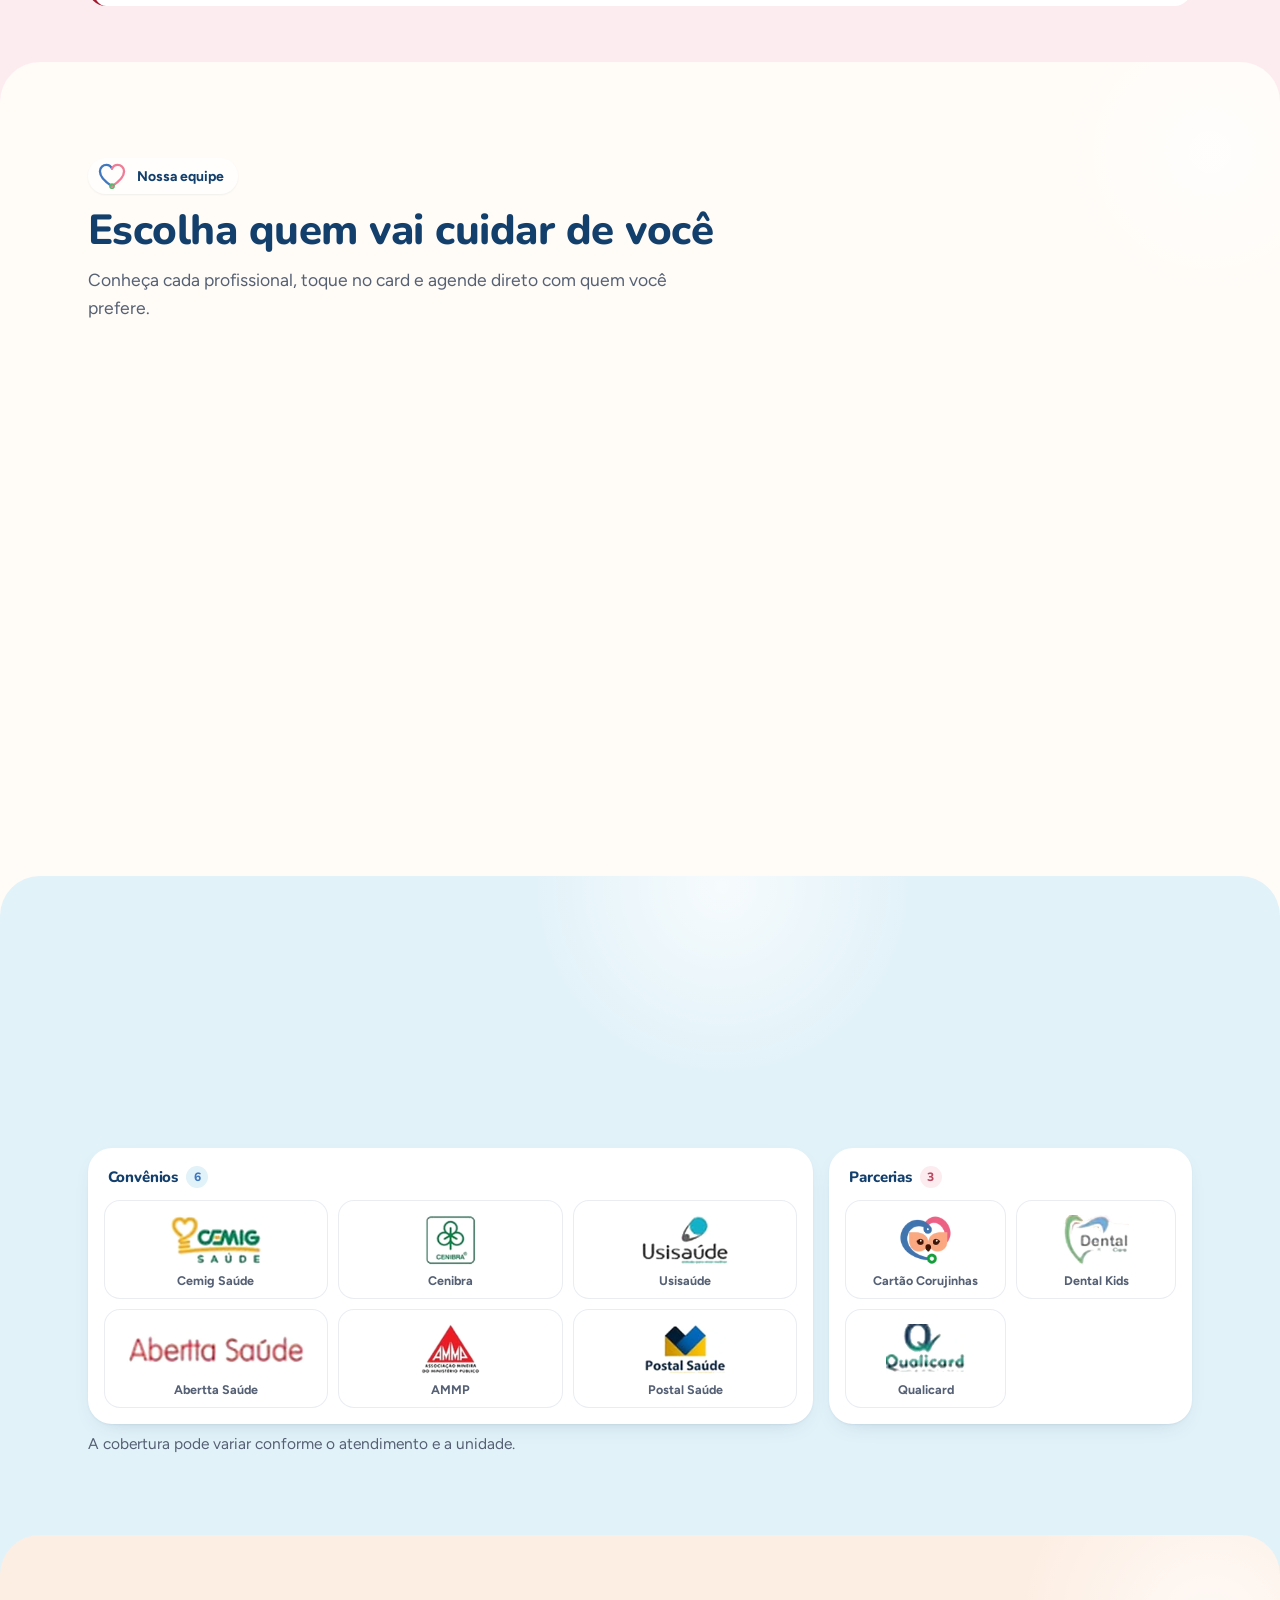
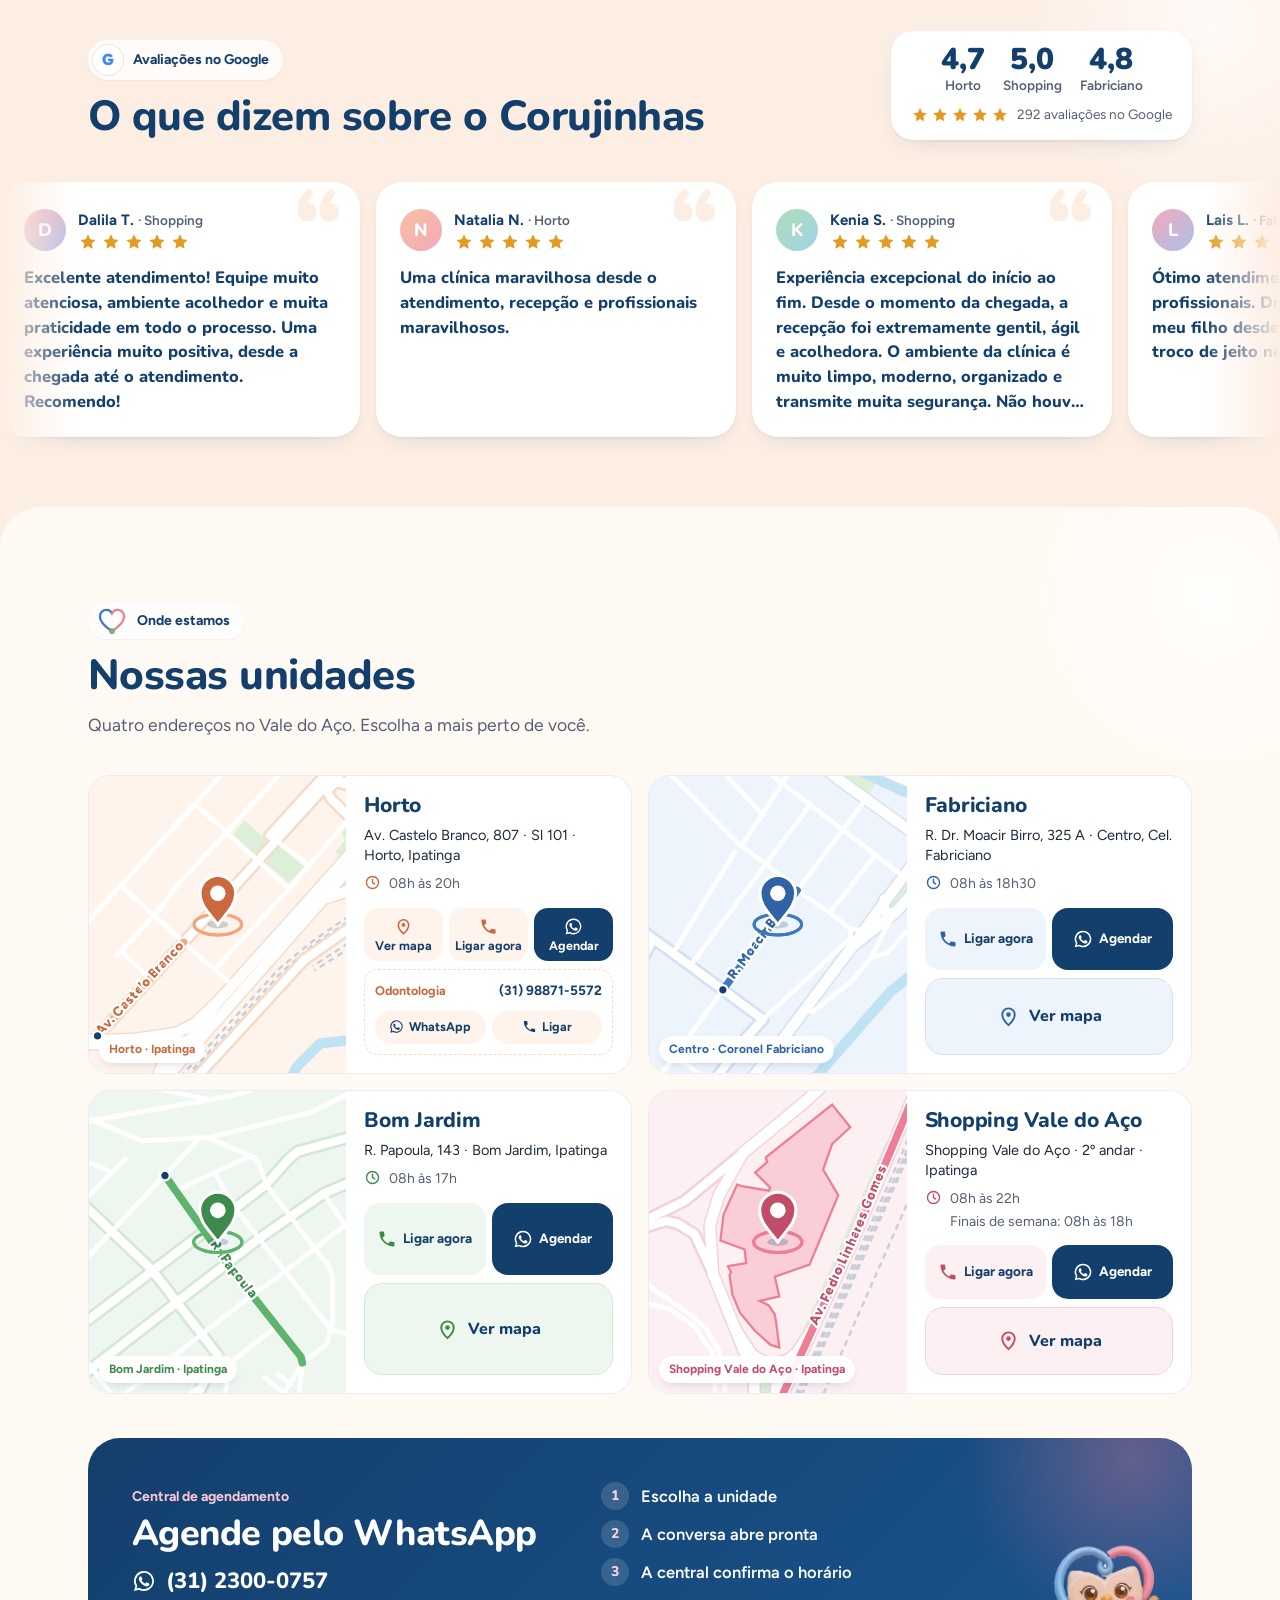
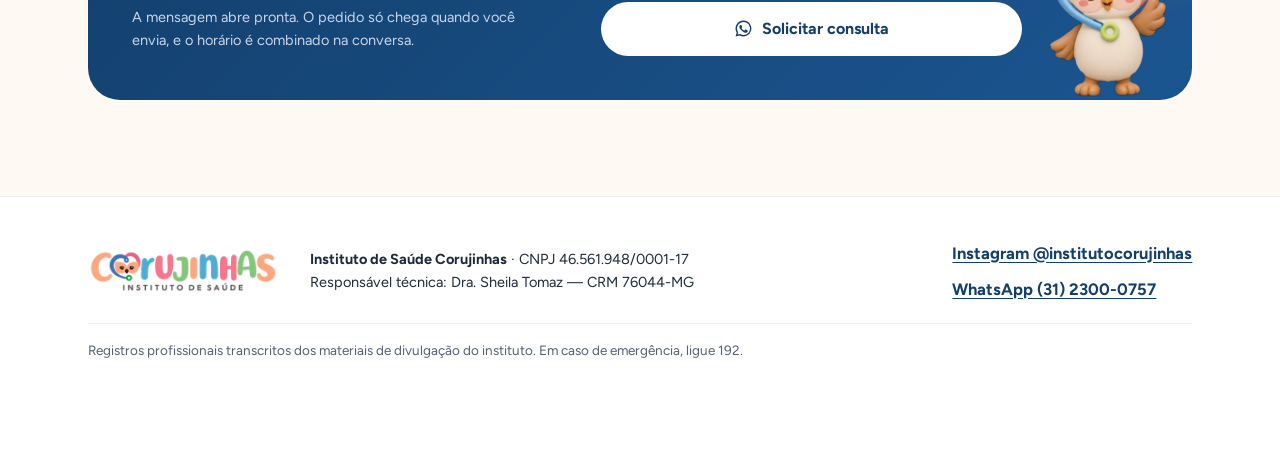
==== commit 34cbca78: "Unidades: botões preenchem o cartão; personagem sem fundo preso e com contorno suave Co-Authored-By:" ====
--- a/index.html
+++ b/index.html
@@ -25,7 +25,7 @@
 <link rel="preconnect" href="https://fonts.googleapis.com">
 <link rel="preconnect" href="https://fonts.gstatic.com" crossorigin>
 <link href="https://fonts.googleapis.com/css2?family=Nunito:wght@700;800;900&family=Figtree:wght@400;500;600;700&display=swap" rel="stylesheet">
-<link rel="stylesheet" href="assets/css/styles.css?v=d711d39e64">
+<link rel="stylesheet" href="assets/css/styles.css?v=cbc1f5183e">
 <script>
   /* Abertura com a logo: uma vez por sessão, nunca ao voltar pelo histórico, nunca com movimento reduzido no sistema.
      A camada não recebe cliques e some sozinha. */
@@ -156,8 +156,8 @@
         </header>
         <div class="mascote" id="mascote" aria-hidden="true">
           <picture>
-            <source media="(prefers-reduced-motion: reduce)" srcset="assets/mascote/corujinha-animada-1.webp?v=cb2c617935">
-            <img src="assets/mascote/corujinha-animada.webp?v=a0adbf663b" width="340" height="379" alt="" loading="lazy" decoding="async">
+            <source media="(prefers-reduced-motion: reduce)" srcset="assets/mascote/corujinha-animada-1.webp?v=f41166fff4">
+            <img src="assets/mascote/corujinha-animada.webp?v=74efdd65bd" width="340" height="379" alt="" loading="lazy" decoding="async">
           </picture>
         </div>
       </div>
@@ -286,8 +286,8 @@
 
       <aside class="central" aria-labelledby="t-central" data-entrada="central">
         <picture class="central__mascote" aria-hidden="true">
-          <source media="(prefers-reduced-motion: reduce)" srcset="assets/mascote/corujinha-animada-1.webp?v=cb2c617935">
-          <img src="assets/mascote/corujinha-animada.webp?v=a0adbf663b" width="340" height="379" alt="" loading="lazy" decoding="async">
+          <source media="(prefers-reduced-motion: reduce)" srcset="assets/mascote/corujinha-animada-1.webp?v=f41166fff4">
+          <img src="assets/mascote/corujinha-animada.webp?v=74efdd65bd" width="340" height="379" alt="" loading="lazy" decoding="async">
         </picture>
         <div class="central__info">
           <p class="central__rotulo">Central de agendamento</p>
@@ -380,6 +380,6 @@
 <script src="assets/js/config.js?v=9aeda51dcc"></script>
 <script src="assets/js/mensagens.js?v=222fa19a8c"></script>
 <script src="assets/js/mapas.js?v=b142939b1a"></script>
-<script src="assets/js/app.js?v=4a83cc5c4d"></script>
+<script src="assets/js/app.js?v=86e6f9d35b"></script>
 </body>
 </html>
--- a/assets/css/styles.css
+++ b/assets/css/styles.css
@@ -1141,3 +1141,13 @@
 .u-mapa-grande:hover svg { transform: translateY(-2px) scale(1.08); }
 .unidade__extra { margin-top: auto; }
 .mapa__credito { font: 600 6.5px var(--f-texto); fill: rgb(19 63 108 / .38); letter-spacing: .02em; }
+
+/* ===================== v12: unidades sem vazio entre os botões ===================== */
+/* O bloco de botões ocupa todo o espaço que sobra no cartão; os botões crescem na vertical */
+.unidade__fim { flex: 1; display: grid; grid-template-rows: minmax(54px, 1fr) minmax(64px, 1.25fr); gap: 8px; margin-top: 4px; }
+.unidade__fim .unidade__acoes--2 { margin-top: 0; height: 100%; }
+.unidade__fim .unidade__acoes--2 .u-btn { height: 100%; min-height: 54px; font-size: 14.5px; border-radius: 16px; }
+.unidade__fim .u-btn svg { width: 20px; height: 20px; }
+.unidade__fim .u-mapa-grande { margin-top: 0; height: 100%; min-height: 64px; border-radius: 18px; font-size: 16px; }
+.unidade__fim .u-mapa-grande svg { width: 23px; height: 23px; }
+.unidade__fim .u-btn { white-space: nowrap; } @media (min-width: 981px) { .unidade__fim .unidade__acoes--2 .u-btn { font-size: 13.5px; gap: 6px; padding-inline: 6px; } }
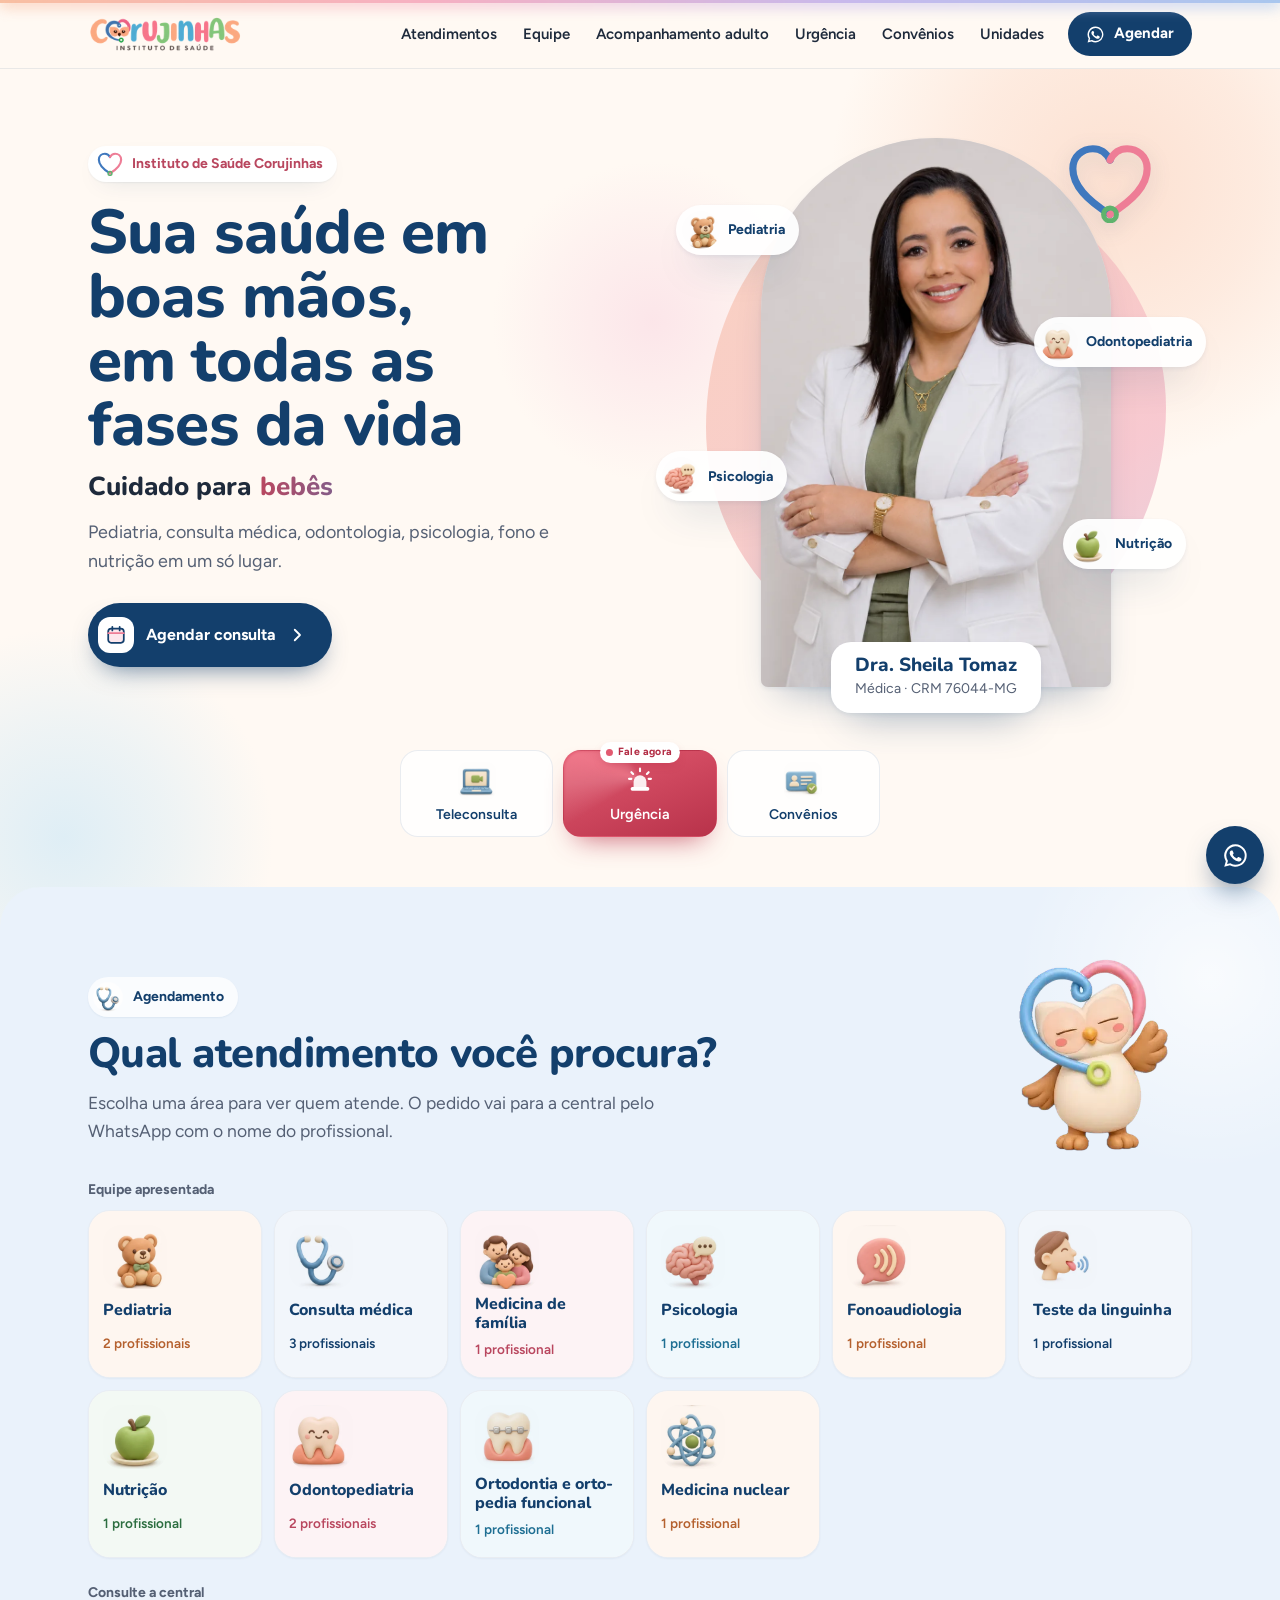
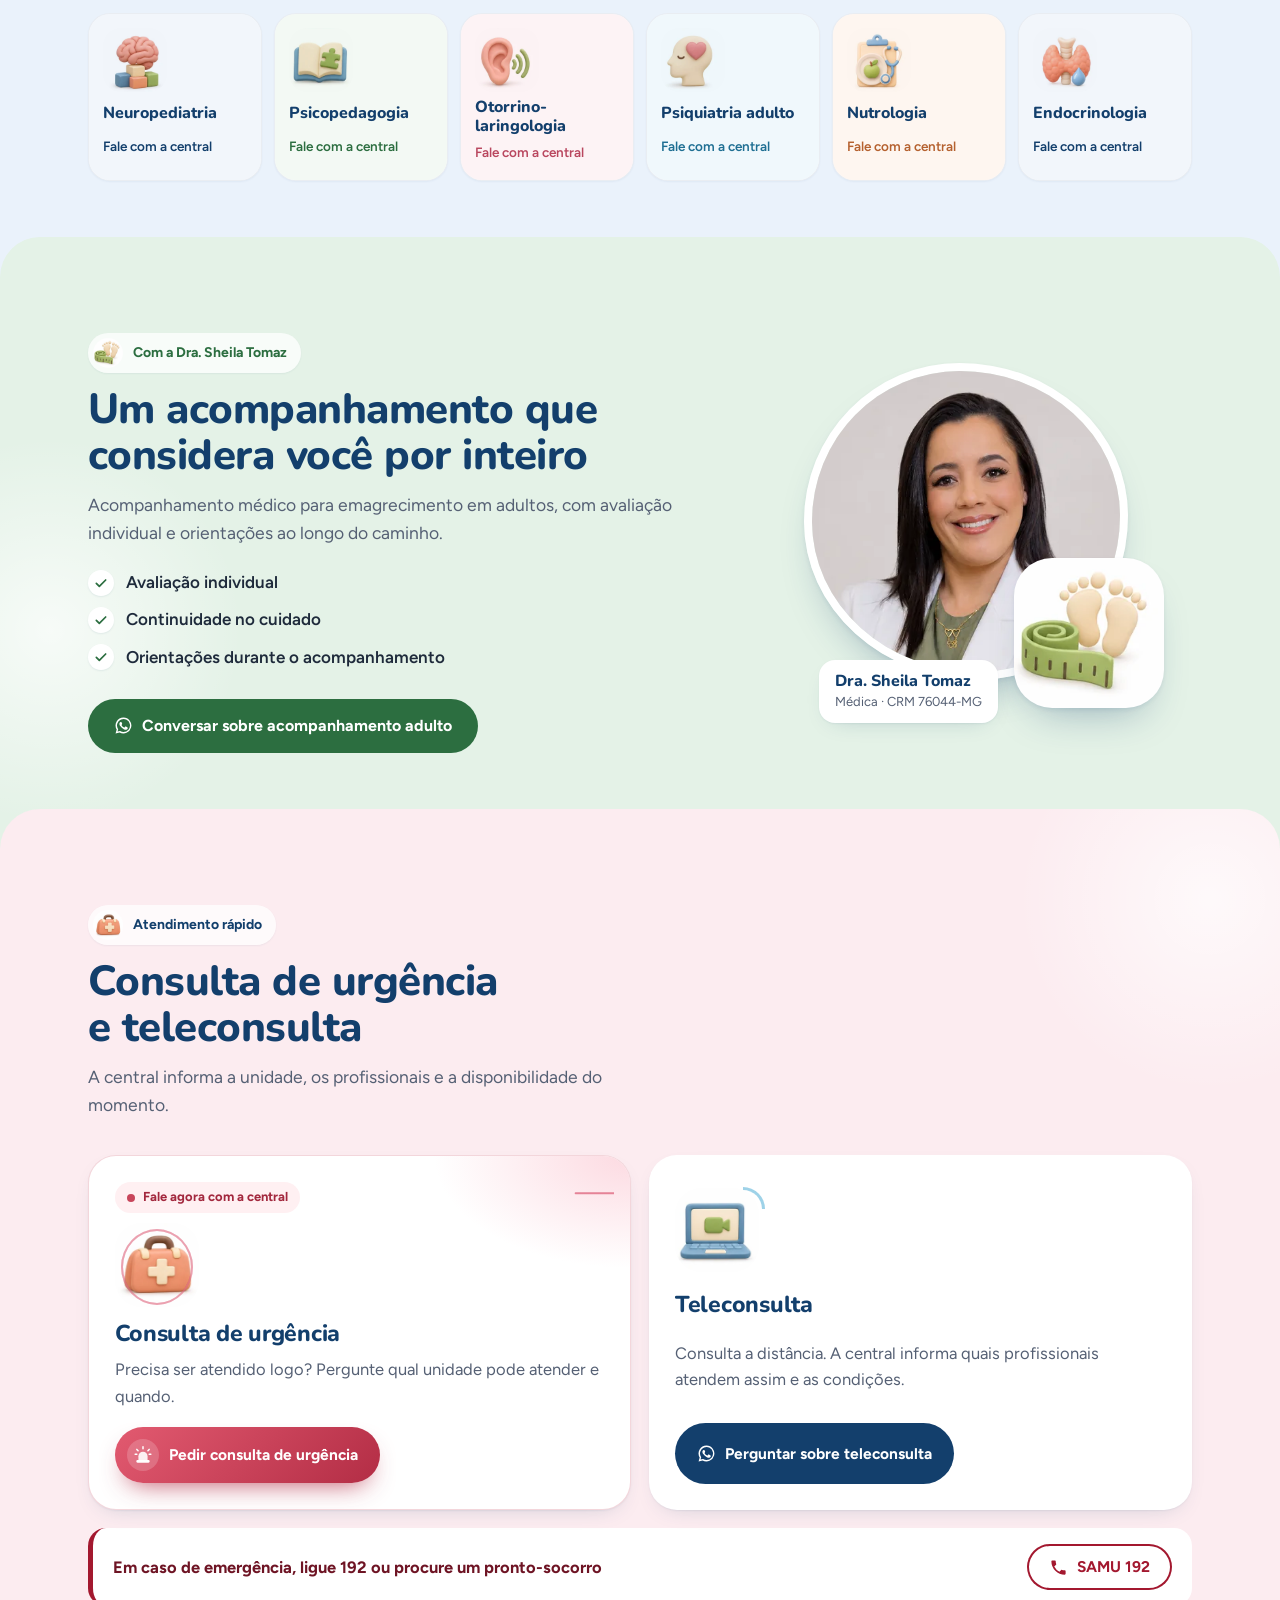
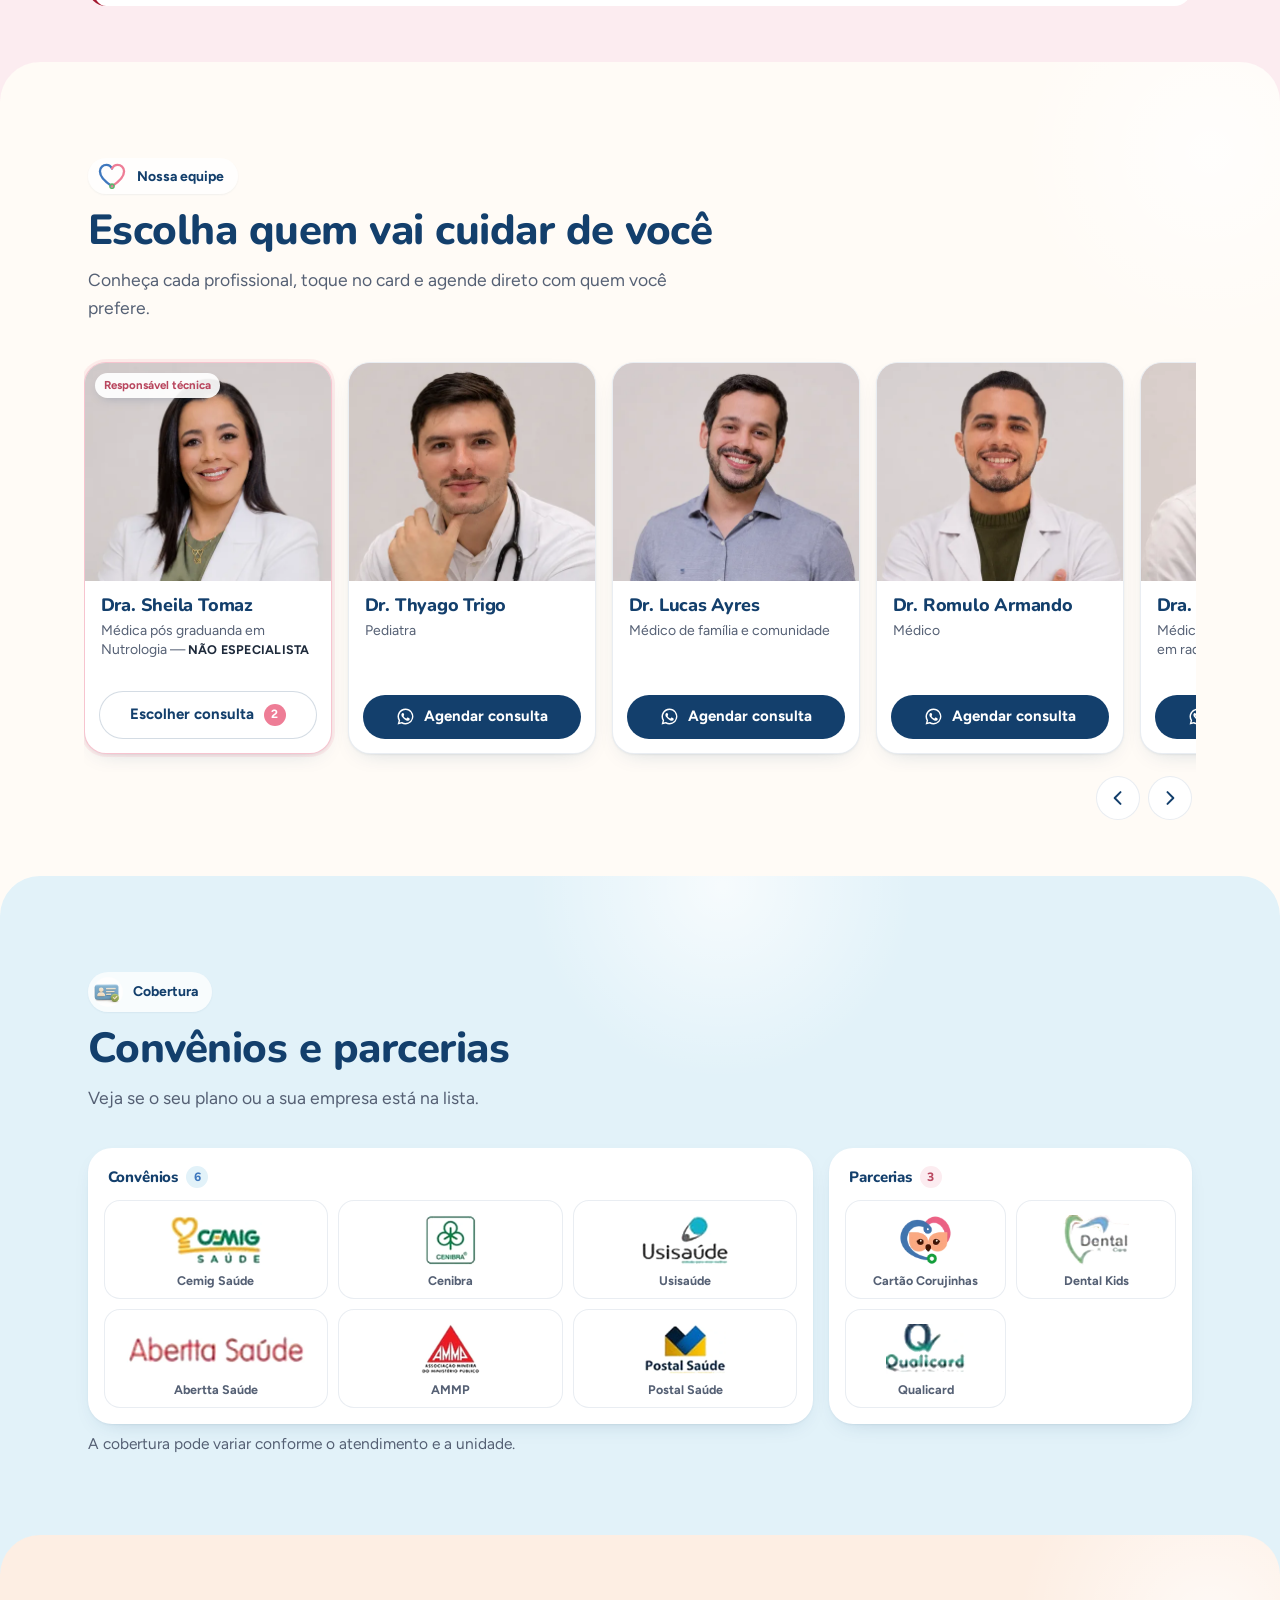
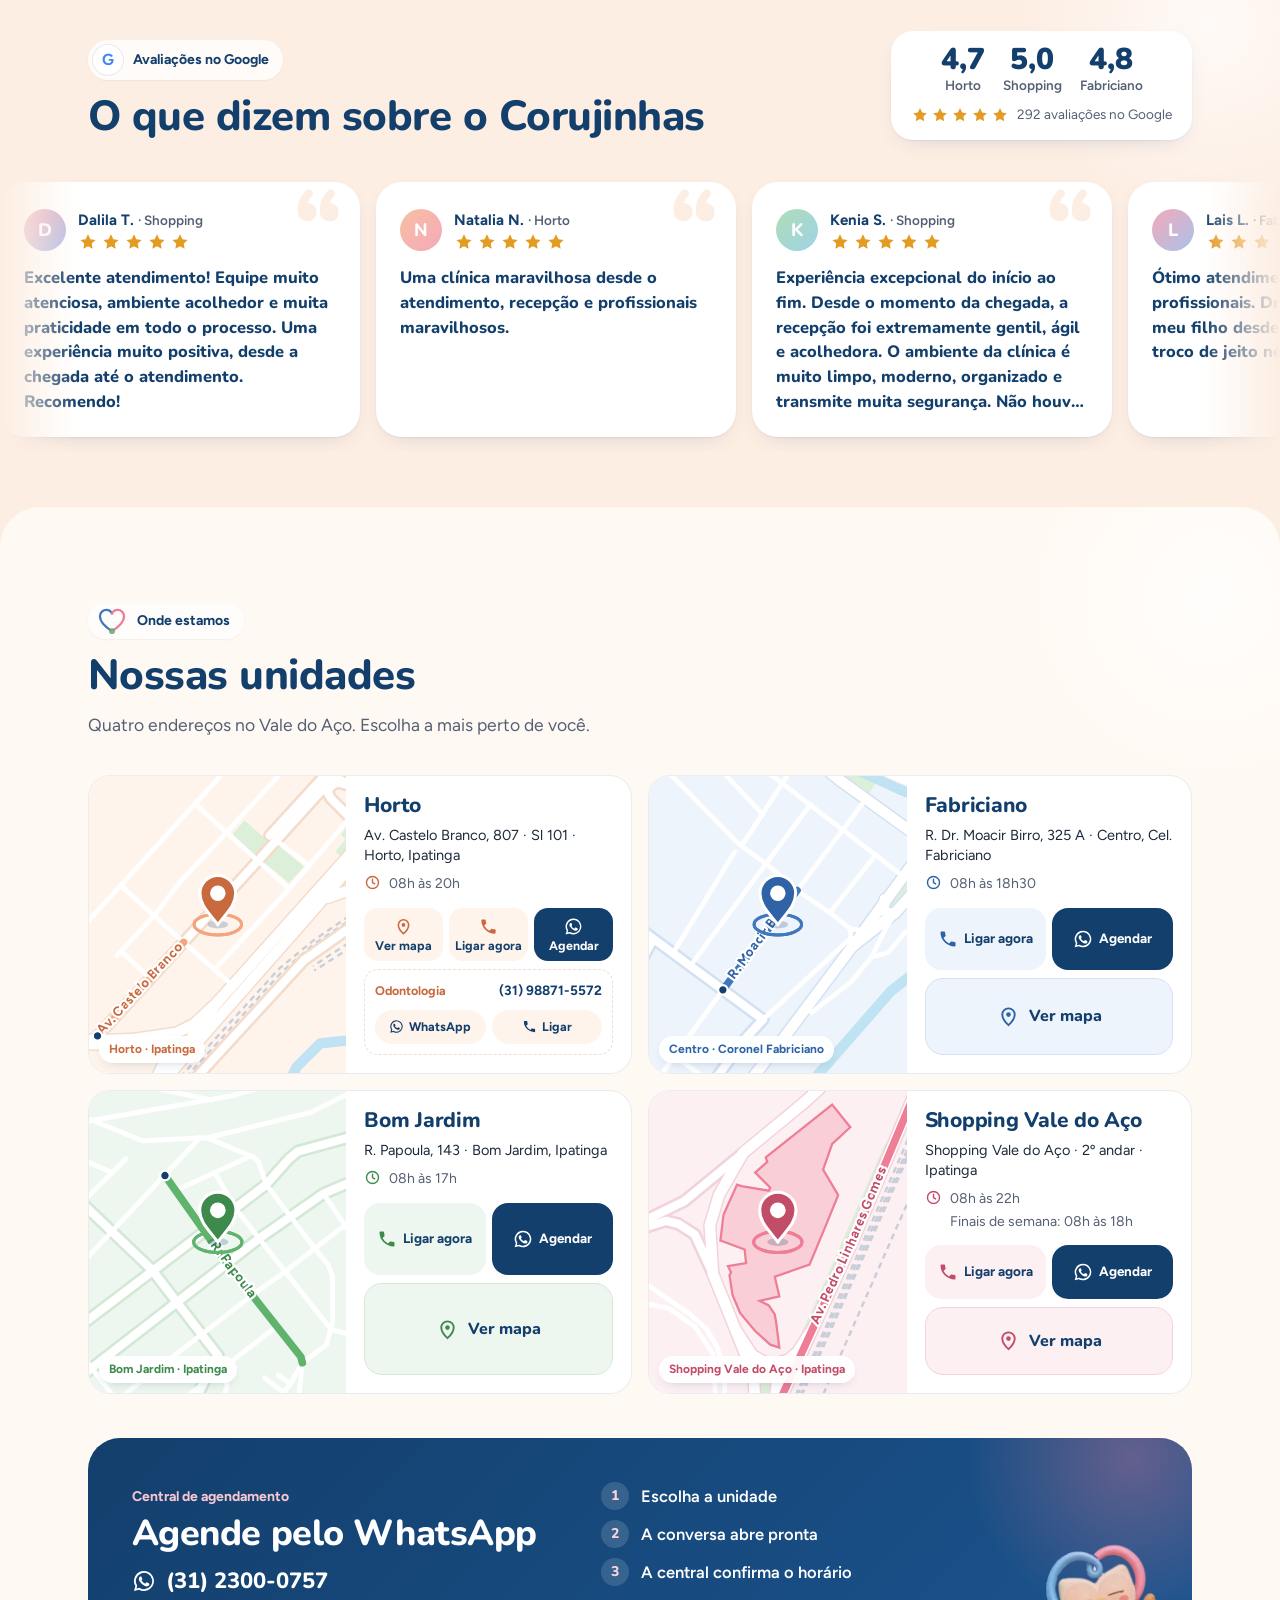
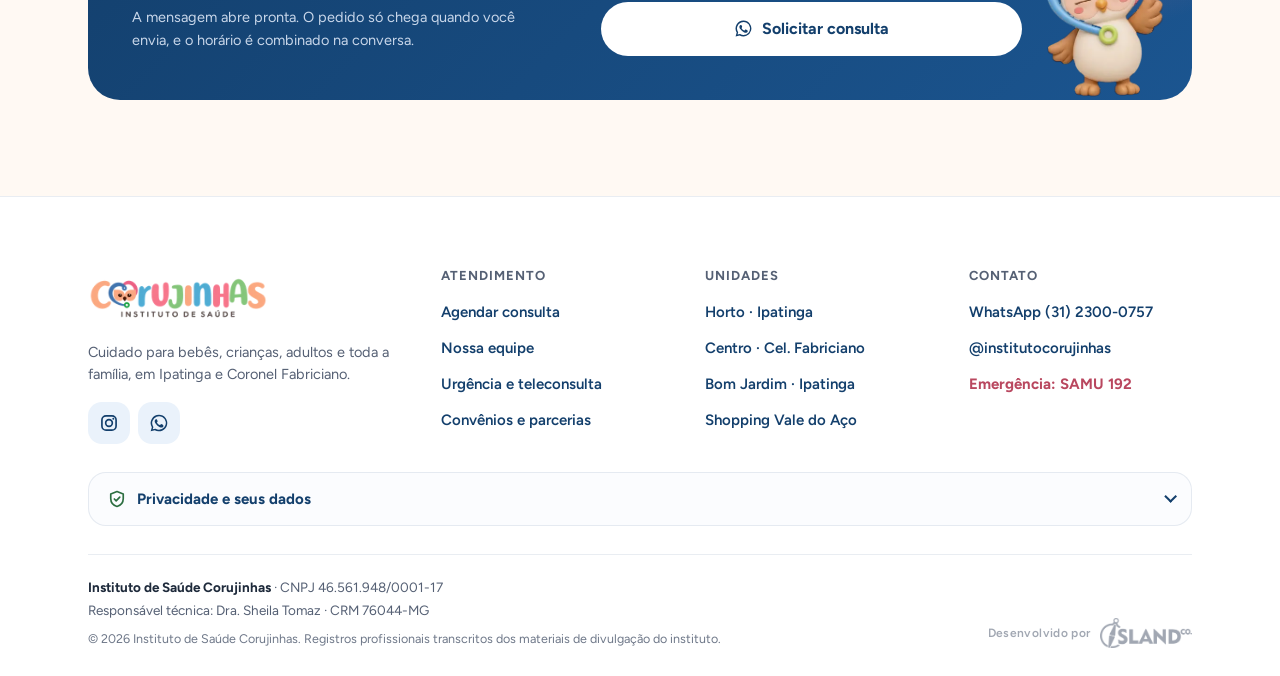
==== commit c627e5d8: "Rodapé reorganizado, crédito Island Company e reforço de segurança CSP e cabeçalhos de segurança, fo" ====
--- a/index.html
+++ b/index.html
@@ -22,26 +22,10 @@
 <script type="application/ld+json">{"@context": "https://schema.org", "@type": "MedicalOrganization", "name": "Instituto de Saúde Corujinhas", "url": "https://corujinhas.islandcompany.space/", "logo": "https://corujinhas.islandcompany.space/assets/marca/logo-horizontal-900.webp", "telephone": "(31) 2300-0757", "sameAs": ["https://www.instagram.com/institutocorujinhas/"], "subOrganization": [{"@type": "MedicalClinic", "name": "Instituto de Saúde Corujinhas — Horto", "telephone": "(31) 2300-0278", "address": {"@type": "PostalAddress", "streetAddress": "Av. Castelo Branco, 807 · Sl 101 · Horto, Ipatinga", "addressRegion": "MG", "addressCountry": "BR"}}, {"@type": "MedicalClinic", "name": "Instituto de Saúde Corujinhas — Fabriciano", "telephone": "(31) 2300-0286", "address": {"@type": "PostalAddress", "streetAddress": "R. Dr. Moacir Birro, 325 A · Centro, Cel. Fabriciano", "addressRegion": "MG", "addressCountry": "BR"}}, {"@type": "MedicalClinic", "name": "Instituto de Saúde Corujinhas — Bom Jardim", "telephone": "(31) 2300-0757", "address": {"@type": "PostalAddress", "streetAddress": "R. Papoula, 143 · Bom Jardim, Ipatinga", "addressRegion": "MG", "addressCountry": "BR"}}, {"@type": "MedicalClinic", "name": "Instituto de Saúde Corujinhas — Shopping Vale do Aço", "telephone": "(31) 2300-0757", "address": {"@type": "PostalAddress", "streetAddress": "Shopping Vale do Aço · 2º andar · Ipatinga", "addressRegion": "MG", "addressCountry": "BR"}}]}</script>
 <link rel="preload" as="image" href="assets/marca/letras/01-O.webp">
 <link rel="preload" as="image" href="assets/equipe/sheila-destaque.webp">
-<link rel="preconnect" href="https://fonts.googleapis.com">
-<link rel="preconnect" href="https://fonts.gstatic.com" crossorigin>
-<link href="https://fonts.googleapis.com/css2?family=Nunito:wght@700;800;900&family=Figtree:wght@400;500;600;700&display=swap" rel="stylesheet">
-<link rel="stylesheet" href="assets/css/styles.css?v=cbc1f5183e">
-<script>
-  /* Abertura com a logo: uma vez por sessão, nunca ao voltar pelo histórico, nunca com movimento reduzido no sistema.
-     A camada não recebe cliques e some sozinha. */
-  (function () {
-    var r = document.documentElement; r.classList.add("js");
-    try {
-      var nav = performance.getEntriesByType && performance.getEntriesByType("navigation")[0];
-      var voltou = nav && nav.type === "back_forward";
-      var reduzido = window.matchMedia("(prefers-reduced-motion: reduce)").matches;
-      if (!reduzido && !voltou && !sessionStorage.getItem("corujinhas-abertura")) {
-        r.classList.add("com-abertura");
-        sessionStorage.setItem("corujinhas-abertura", "1");
-      }
-    } catch (e) {}
-  })();
-</script>
+<link rel="preload" as="font" type="font/woff2" href="assets/fontes/nunito-latin-800-normal.woff2" crossorigin>
+<link rel="preload" as="font" type="font/woff2" href="assets/fontes/figtree-latin-400-normal.woff2" crossorigin>
+<link rel="stylesheet" href="assets/css/styles.css?v=7000e962c2">
+<script src="assets/js/inicio.js?v=c0e9e4df15"></script>
 </head>
 <body>
 <div class="intro" id="intro" aria-hidden="true">
@@ -71,6 +55,8 @@
     <symbol id="i-lupa" viewBox="0 0 24 24"><circle cx="10.5" cy="10.5" r="6.5" fill="none" stroke="currentColor" stroke-width="2.2"/><path d="M15.5 15.5 20 20" stroke="currentColor" stroke-width="2.4" stroke-linecap="round"/></symbol>
     <symbol id="i-agenda" viewBox="0 0 24 24"><rect x="3.5" y="5" width="17" height="15.5" rx="3.2" fill="none" stroke="currentColor" stroke-width="2"/><path d="M3.5 10h17M8 3v4M16 3v4" stroke="currentColor" stroke-width="2" stroke-linecap="round"/></symbol>
     <symbol id="i-relogio" viewBox="0 0 24 24"><circle cx="12" cy="12" r="8.5" fill="none" stroke="currentColor" stroke-width="2"/><path d="M12 7.5V12l3 2" fill="none" stroke="currentColor" stroke-width="2" stroke-linecap="round"/></symbol>
+    <symbol id="i-insta" viewBox="0 0 24 24"><rect x="3.5" y="3.5" width="17" height="17" rx="5" fill="none" stroke="currentColor" stroke-width="2"/><circle cx="12" cy="12" r="4" fill="none" stroke="currentColor" stroke-width="2"/><circle cx="17.2" cy="6.8" r="1.2" fill="currentColor"/></symbol>
+    <symbol id="i-escudo" viewBox="0 0 24 24"><path d="M12 3 4.5 6v5.5c0 4.6 3.1 8.3 7.5 9.5 4.4-1.2 7.5-4.9 7.5-9.5V6L12 3Z" fill="none" stroke="currentColor" stroke-width="2" stroke-linejoin="round"/><path d="m8.8 12 2.2 2.2 4.3-4.4" fill="none" stroke="currentColor" stroke-width="2" stroke-linecap="round" stroke-linejoin="round"/></symbol>
     <symbol id="i-check" viewBox="0 0 24 24"><path d="M5 12.5l4.5 4.5L19 7.5" fill="none" stroke="currentColor" stroke-width="2.6" stroke-linecap="round" stroke-linejoin="round"/></symbol>
     <symbol id="i-estrela" viewBox="0 0 24 24"><path fill="currentColor" d="M12 2.8l2.8 5.8 6.3.9-4.6 4.4 1.1 6.3L12 17.2l-5.6 3 1.1-6.3L2.9 9.5l6.3-.9L12 2.8Z"/></symbol>
     <symbol id="i-coracao-esteto" viewBox="0 0 64 56">
@@ -312,16 +298,68 @@
 
 <footer class="rodape">
   <div class="caixa rodape__in">
-    <img class="rodape__logo" src="assets/marca/logo-horizontal-420.webp" width="420" height="136" alt="Corujinhas — Instituto de Saúde" loading="lazy">
-    <div class="rodape__dados">
-      <p><b>Instituto de Saúde Corujinhas</b> · CNPJ 46.561.948/0001-17</p>
-      <p>Responsável técnica: Dra. Sheila Tomaz — CRM 76044-MG</p>
-    </div>
-    <div class="rodape__links">
-      <a href="https://www.instagram.com/institutocorujinhas/">Instagram @institutocorujinhas</a>
-      <a data-link-geral href="https://wa.me/553123000757">WhatsApp (31) 2300-0757</a>
-    </div>
-    <p class="rodape__nota">Registros profissionais transcritos dos materiais de divulgação do instituto. Em caso de emergência, ligue 192.</p>
+    <div class="rodape__grade">
+      <div class="rodape__marca">
+        <img class="rodape__logo" src="assets/marca/logo-horizontal-420.webp" width="420" height="136" alt="Corujinhas — Instituto de Saúde" loading="lazy">
+        <p class="rodape__frase">Cuidado para bebês, crianças, adultos e toda a família, em Ipatinga e Coronel Fabriciano.</p>
+        <div class="rodape__sociais">
+          <a class="rodape__social" href="https://www.instagram.com/institutocorujinhas/" target="_blank" rel="noopener noreferrer" aria-label="Instagram do Instituto Corujinhas (abre em nova aba)"><svg aria-hidden="true"><use href="#i-insta"/></svg></a>
+          <a class="rodape__social rodape__social--wa" data-link-geral href="https://wa.me/553123000757" aria-label="WhatsApp da central de agendamento"><svg aria-hidden="true"><use href="#i-wa"/></svg></a>
+        </div>
+      </div>
+      <nav class="rodape__col" aria-labelledby="rod-atend">
+        <h2 id="rod-atend">Atendimento</h2>
+        <ul>
+          <li><a href="#atendimentos">Agendar consulta</a></li>
+          <li><a href="#equipe">Nossa equipe</a></li>
+          <li><a href="#servicos">Urgência e teleconsulta</a></li>
+          <li><a href="#convenios">Convênios e parcerias</a></li>
+        </ul>
+      </nav>
+      <nav class="rodape__col" aria-labelledby="rod-unid">
+        <h2 id="rod-unid">Unidades</h2>
+        <ul>
+          <li><a href="#unidades">Horto · Ipatinga</a></li>
+          <li><a href="#unidades">Centro · Cel. Fabriciano</a></li>
+          <li><a href="#unidades">Bom Jardim · Ipatinga</a></li>
+          <li><a href="#unidades">Shopping Vale do Aço</a></li>
+        </ul>
+      </nav>
+      <div class="rodape__col">
+        <h2>Contato</h2>
+        <ul>
+          <li><a data-link-geral href="https://wa.me/553123000757">WhatsApp (31) 2300-0757</a></li>
+          <li><a href="https://www.instagram.com/institutocorujinhas/" target="_blank" rel="noopener noreferrer">@institutocorujinhas</a></li>
+          <li class="rodape__emerg"><a href="tel:192">Emergência: SAMU 192</a></li>
+        </ul>
+      </div>
+    </div>
+
+    <details class="rodape__priv">
+      <summary><svg aria-hidden="true"><use href="#i-escudo"/></svg><span>Privacidade e seus dados</span></summary>
+      <div class="rodape__priv-corpo">
+        <ul>
+          <li>O site não tem cadastro, login nem banco de dados, e não usa cookies de rastreamento ou publicidade.</li>
+          <li>O pré-cadastro do agendamento fica guardado só neste aparelho, e só se você marcar "Lembrar neste aparelho". Ele vai para a central apenas dentro da mensagem do WhatsApp, que você revisa antes de enviar.</li>
+          <li>Não pedimos informações de saúde no site. Sintomas e detalhes clínicos são tratados diretamente com a equipe.</li>
+          <li>Seus direitos seguem a Lei Geral de Proteção de Dados (LGPD). Para dúvidas sobre dados, fale com a central.</li>
+        </ul>
+        <button type="button" class="rodape__apagar" id="apagar-dados">Apagar dados salvos neste aparelho</button>
+        <p class="rodape__apagado" id="apagar-status" role="status" aria-live="polite"></p>
+      </div>
+    </details>
+
+    <div class="rodape__base">
+      <div class="rodape__legal">
+        <p><b>Instituto de Saúde Corujinhas</b> · CNPJ 46.561.948/0001-17</p>
+        <p>Responsável técnica: Dra. Sheila Tomaz · CRM 76044-MG</p>
+        <p class="rodape__nota">© 2026 Instituto de Saúde Corujinhas. Registros profissionais transcritos dos materiais de divulgação do instituto.</p>
+      </div>
+      <a class="rodape__dev" href="https://islandcompany.space" target="_blank" rel="noopener noreferrer" aria-label="Desenvolvido por Island Company (abre em nova aba)">
+        <span>Desenvolvido por</span>
+        <i class="rodape__island" aria-hidden="true"></i>
+      </a>
+    </div>
   </div>
 </footer>
 
@@ -380,6 +418,6 @@
 <script src="assets/js/config.js?v=9aeda51dcc"></script>
 <script src="assets/js/mensagens.js?v=222fa19a8c"></script>
 <script src="assets/js/mapas.js?v=b142939b1a"></script>
-<script src="assets/js/app.js?v=86e6f9d35b"></script>
+<script src="assets/js/app.js?v=1478176d7c"></script>
 </body>
 </html>
--- a/assets/css/styles.css
+++ b/assets/css/styles.css
@@ -1,3 +1,12 @@
+/* Fontes servidas pelo próprio site (sem Google Fonts: nenhum dado do visitante vai para terceiros) */
+@font-face { font-family: "Nunito"; font-style: normal; font-weight: 700; font-display: swap; src: url("../fontes/nunito-latin-700-normal.woff2") format("woff2"); unicode-range: U+0000-00FF, U+0131, U+0152-0153, U+02BB-02BC, U+02C6, U+02DA, U+02DC, U+0304, U+0308, U+0329, U+2000-206F, U+20AC, U+2122, U+2191, U+2193, U+2212, U+2215, U+FEFF, U+FFFD; }
+@font-face { font-family: "Nunito"; font-style: normal; font-weight: 800; font-display: swap; src: url("../fontes/nunito-latin-800-normal.woff2") format("woff2"); unicode-range: U+0000-00FF, U+0131, U+0152-0153, U+02BB-02BC, U+02C6, U+02DA, U+02DC, U+0304, U+0308, U+0329, U+2000-206F, U+20AC, U+2122, U+2191, U+2193, U+2212, U+2215, U+FEFF, U+FFFD; }
+@font-face { font-family: "Nunito"; font-style: normal; font-weight: 900; font-display: swap; src: url("../fontes/nunito-latin-900-normal.woff2") format("woff2"); unicode-range: U+0000-00FF, U+0131, U+0152-0153, U+02BB-02BC, U+02C6, U+02DA, U+02DC, U+0304, U+0308, U+0329, U+2000-206F, U+20AC, U+2122, U+2191, U+2193, U+2212, U+2215, U+FEFF, U+FFFD; }
+@font-face { font-family: "Figtree"; font-style: normal; font-weight: 400; font-display: swap; src: url("../fontes/figtree-latin-400-normal.woff2") format("woff2"); unicode-range: U+0000-00FF, U+0131, U+0152-0153, U+02BB-02BC, U+02C6, U+02DA, U+02DC, U+0304, U+0308, U+0329, U+2000-206F, U+20AC, U+2122, U+2191, U+2193, U+2212, U+2215, U+FEFF, U+FFFD; }
+@font-face { font-family: "Figtree"; font-style: normal; font-weight: 500; font-display: swap; src: url("../fontes/figtree-latin-500-normal.woff2") format("woff2"); unicode-range: U+0000-00FF, U+0131, U+0152-0153, U+02BB-02BC, U+02C6, U+02DA, U+02DC, U+0304, U+0308, U+0329, U+2000-206F, U+20AC, U+2122, U+2191, U+2193, U+2212, U+2215, U+FEFF, U+FFFD; }
+@font-face { font-family: "Figtree"; font-style: normal; font-weight: 600; font-display: swap; src: url("../fontes/figtree-latin-600-normal.woff2") format("woff2"); unicode-range: U+0000-00FF, U+0131, U+0152-0153, U+02BB-02BC, U+02C6, U+02DA, U+02DC, U+0304, U+0308, U+0329, U+2000-206F, U+20AC, U+2122, U+2191, U+2193, U+2212, U+2215, U+FEFF, U+FFFD; }
+@font-face { font-family: "Figtree"; font-style: normal; font-weight: 700; font-display: swap; src: url("../fontes/figtree-latin-700-normal.woff2") format("woff2"); unicode-range: U+0000-00FF, U+0131, U+0152-0153, U+02BB-02BC, U+02C6, U+02DA, U+02DC, U+0304, U+0308, U+0329, U+2000-206F, U+20AC, U+2122, U+2191, U+2193, U+2212, U+2215, U+FEFF, U+FFFD; }
+
 /*
 VOICE   acolhedora, profissional e moderna: a família escolhe, a central agenda
 IDEA    a logo Corujinhas em uso: cada etapa da página tem a sua cor da marca
@@ -1151,3 +1160,57 @@
 .unidade__fim .u-mapa-grande { margin-top: 0; height: 100%; min-height: 64px; border-radius: 18px; font-size: 16px; }
 .unidade__fim .u-mapa-grande svg { width: 23px; height: 23px; }
 .unidade__fim .u-btn { white-space: nowrap; } @media (min-width: 981px) { .unidade__fim .unidade__acoes--2 .u-btn { font-size: 13.5px; gap: 6px; padding-inline: 6px; } }
+
+/* ===================== v13: rodapé ===================== */
+.rodape { padding: clamp(48px, 6vw, 72px) 0 calc(28px + env(safe-area-inset-bottom)); background: #fff; }
+.rodape__in { display: grid; grid-template-columns: minmax(0, 1fr); gap: 28px; align-items: stretch; }
+.rodape__grade { display: grid; grid-template-columns: minmax(0, 1.4fr) repeat(3, minmax(0, 1fr)); gap: 32px 40px; align-items: start; }
+.rodape__logo { width: 180px; height: auto; display: block; }
+.rodape__frase { margin-top: 14px; max-width: 34ch; font-size: 14.5px; line-height: 1.55; color: var(--tinta-suave); }
+.rodape__sociais { display: flex; gap: 8px; margin-top: 16px; }
+.rodape__social { display: grid; place-items: center; width: 42px; height: 42px; border-radius: 14px; background: var(--f-azul); color: var(--azul-escuro); transition: transform .25s var(--suave), background-color .25s, color .25s; }
+.rodape__social svg { width: 20px; height: 20px; }
+.rodape__social:hover { transform: translateY(-2px); background: var(--azul-escuro); color: #fff; }
+.rodape__social--wa:hover { background: #25A35A; }
+.rodape__col h2 { font: 800 13px/1 var(--f-texto); letter-spacing: .08em; text-transform: uppercase; color: var(--tinta-suave); margin-bottom: 14px; }
+.rodape__col ul { list-style: none; margin: 0; padding: 0; display: grid; gap: 4px; }
+.rodape__col a { display: inline-flex; align-items: center; min-height: 32px; font-size: 15px; font-weight: 600; color: var(--azul-escuro); text-decoration: none; background: linear-gradient(currentColor, currentColor) 0 100% / 0 1.5px no-repeat; transition: background-size .3s var(--suave), color .2s; }
+.rodape__col a:hover, .rodape__col a:focus-visible { background-size: 100% 1.5px; }
+.rodape__emerg a { color: var(--rosa-escuro); font-weight: 700; }
+
+.rodape__priv { border: 1px solid var(--linha); border-radius: 18px; background: #FBFCFE; }
+.rodape__priv summary { display: flex; align-items: center; gap: 10px; min-height: 52px; padding: 0 18px; cursor: pointer; list-style: none; font-weight: 700; font-size: 15px; color: var(--azul-escuro); }
+.rodape__priv summary::-webkit-details-marker { display: none; }
+.rodape__priv summary svg { width: 20px; height: 20px; color: var(--verde-escuro); flex: none; }
+.rodape__priv summary::after { content: ""; margin-left: auto; width: 9px; height: 9px; border-right: 2px solid currentColor; border-bottom: 2px solid currentColor; transform: rotate(45deg) translateY(-3px); transition: transform .3s var(--suave); }
+.rodape__priv[open] summary::after { transform: rotate(-135deg) translateY(-2px); }
+.rodape__priv-corpo { padding: 0 18px 18px 48px; }
+.rodape__priv[open] .rodape__priv-corpo { animation: sobe-suave .5s var(--suave) both; }
+.rodape__priv-corpo ul { margin: 0 0 14px; padding-left: 18px; display: grid; gap: 6px; font-size: 14px; line-height: 1.55; color: var(--tinta-suave); }
+.rodape__apagar { min-height: 40px; padding: 0 16px; border-radius: 999px; border: 1.5px solid rgb(185 71 95 / .35); background: #fff; color: var(--rosa-escuro); font: 700 14px var(--f-texto); cursor: pointer; transition: background-color .2s, color .2s; }
+.rodape__apagar:hover { background: var(--rosa-escuro); color: #fff; }
+.rodape__apagado { margin-top: 8px; font-size: 13.5px; font-weight: 700; color: var(--verde-escuro); }
+.rodape__apagado:empty { display: none; }
+
+.rodape__base { display: flex; flex-wrap: wrap; align-items: flex-end; justify-content: space-between; gap: 20px 32px; padding-top: 22px; border-top: 1px solid var(--linha); }
+.rodape__legal { display: grid; gap: 2px; font-size: 13.5px; line-height: 1.55; color: var(--tinta-suave); }
+.rodape__legal b { color: var(--tinta); }
+.rodape__legal .rodape__nota { border: 0; padding: 0; margin-top: 6px; font-size: 12.5px; opacity: .85; }
+/* Island Company: marca-d'água de uma cor só */
+.rodape__dev { display: inline-flex; align-items: center; gap: 10px; text-decoration: none; color: var(--tinta-suave); font-size: 12px; font-weight: 600; letter-spacing: .03em; opacity: .55; transition: opacity .3s; }
+.rodape__island { display: block; width: 92px; aspect-ratio: 440 / 143; background: currentColor; -webkit-mask: url("../marca/island-company-mascara.png") center / contain no-repeat; mask: url("../marca/island-company-mascara.png") center / contain no-repeat; }
+.rodape__dev:hover, .rodape__dev:focus-visible { opacity: .9; color: var(--azul-escuro); }
+
+@media (max-width: 980px) {
+  .rodape__grade { grid-template-columns: repeat(3, minmax(0, 1fr)); }
+  .rodape__marca { grid-column: 1 / -1; }
+}
+@media (max-width: 600px) {
+  .rodape { padding-bottom: calc(96px + env(safe-area-inset-bottom)); }
+  .rodape__grade { grid-template-columns: 1fr 1fr; gap: 28px 20px; }
+  .rodape__marca { text-align: center; justify-items: center; display: grid; }
+  .rodape__frase { margin-inline: auto; }
+  .rodape__col:last-child { grid-column: 1 / -1; }
+  .rodape__priv-corpo { padding-left: 18px; }
+  .rodape__base { flex-direction: column; align-items: center; text-align: center; }
+}
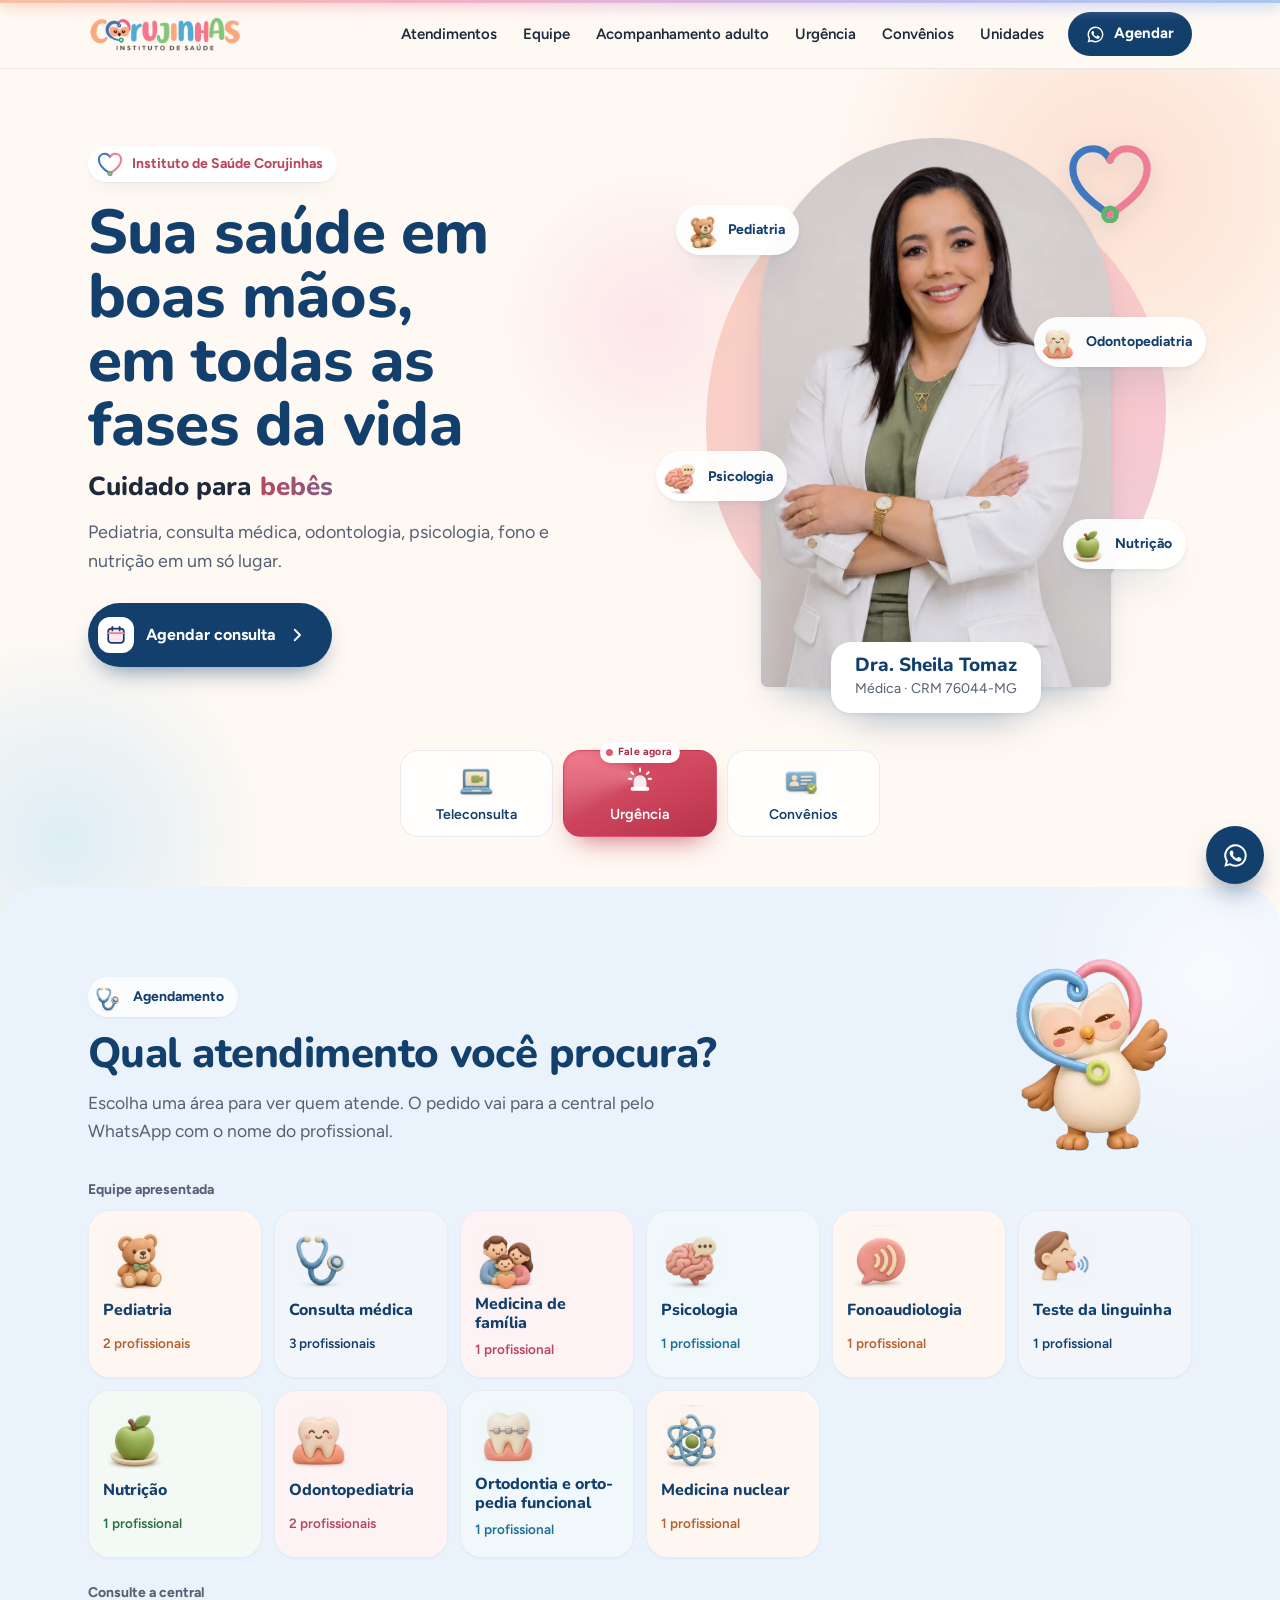
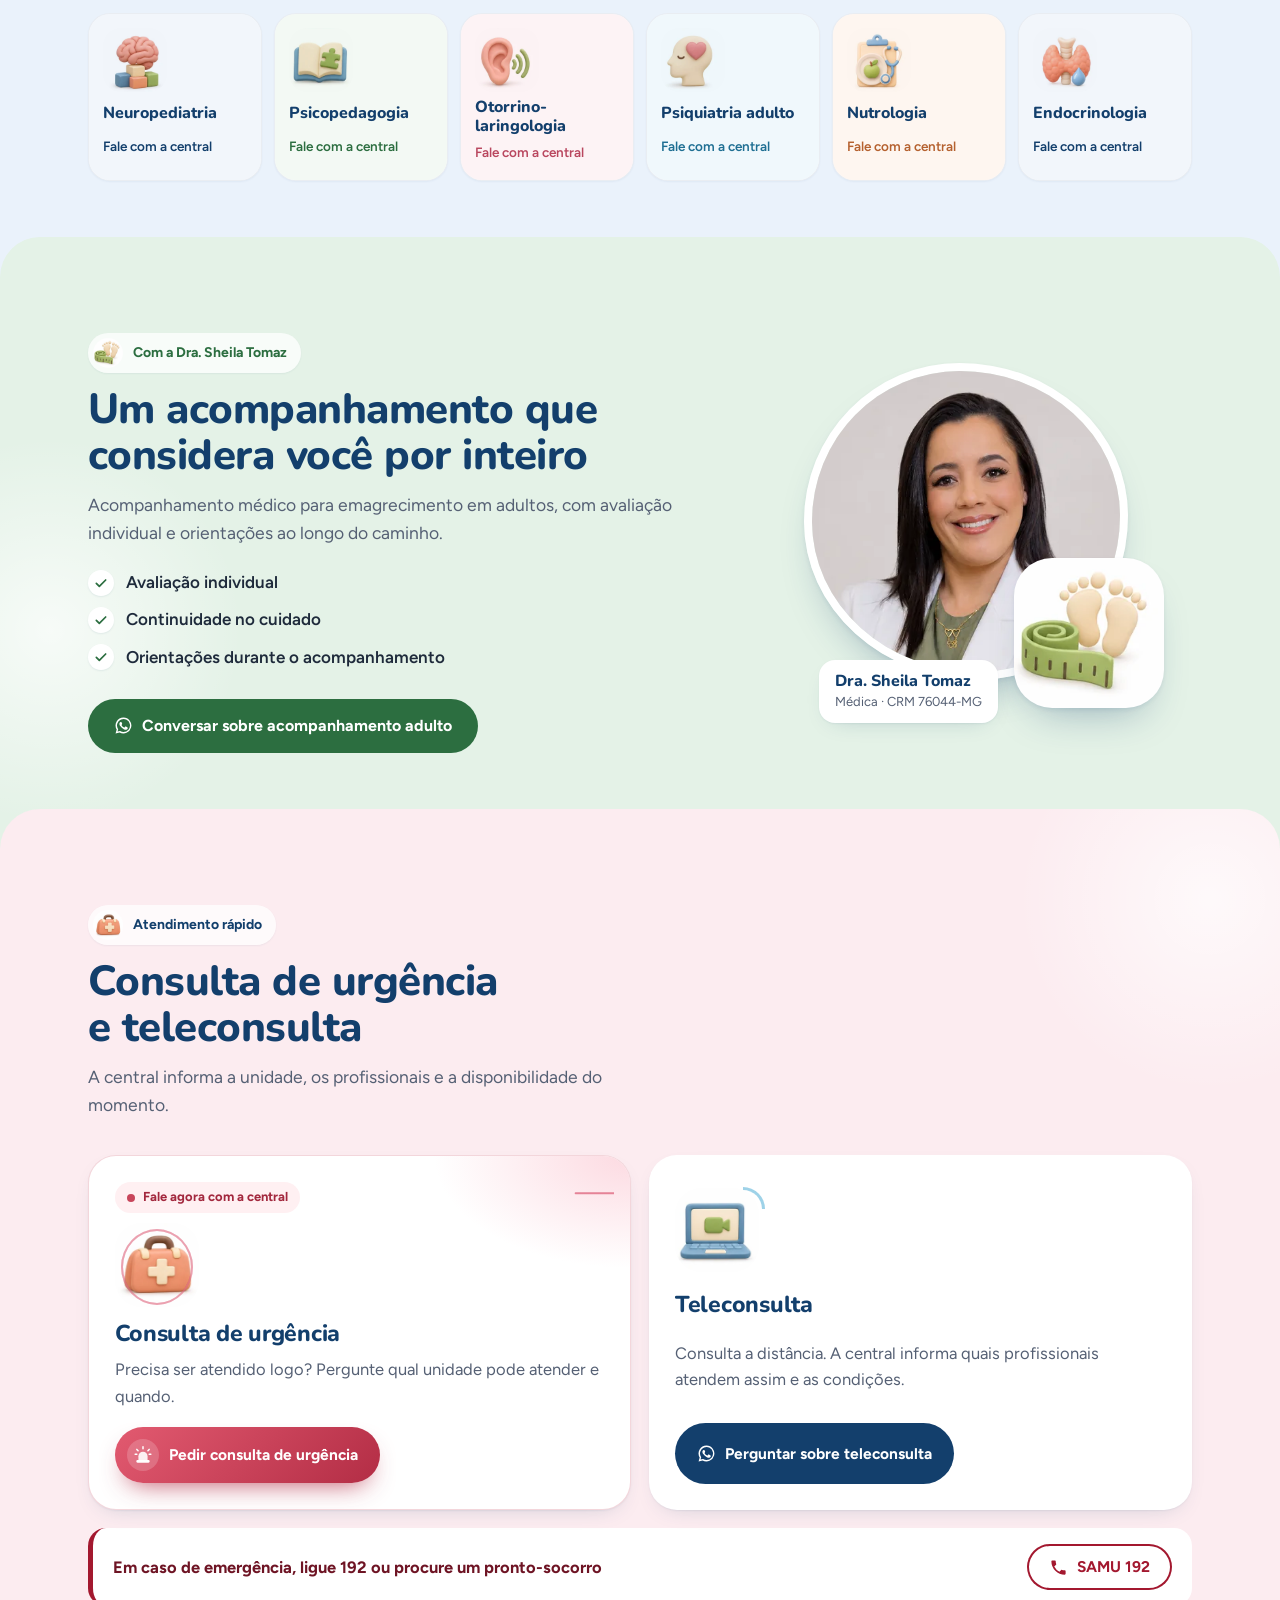
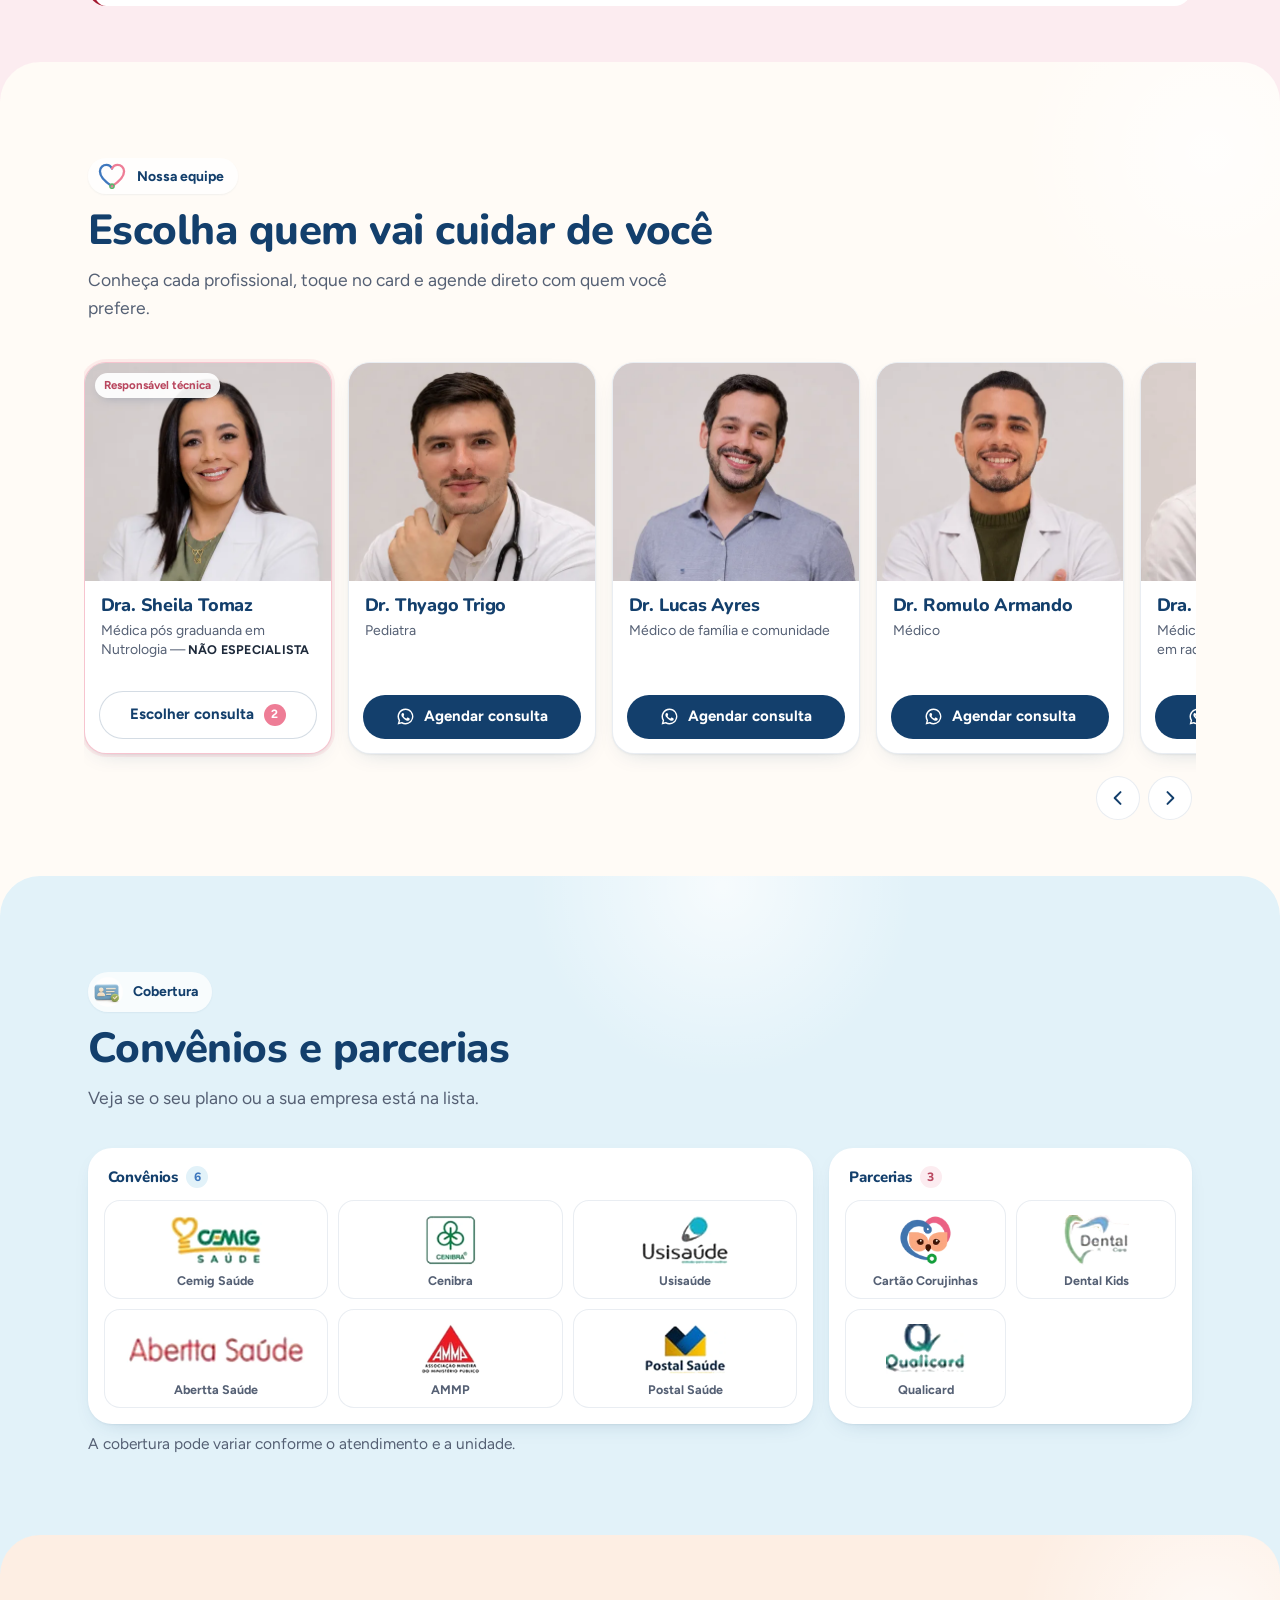
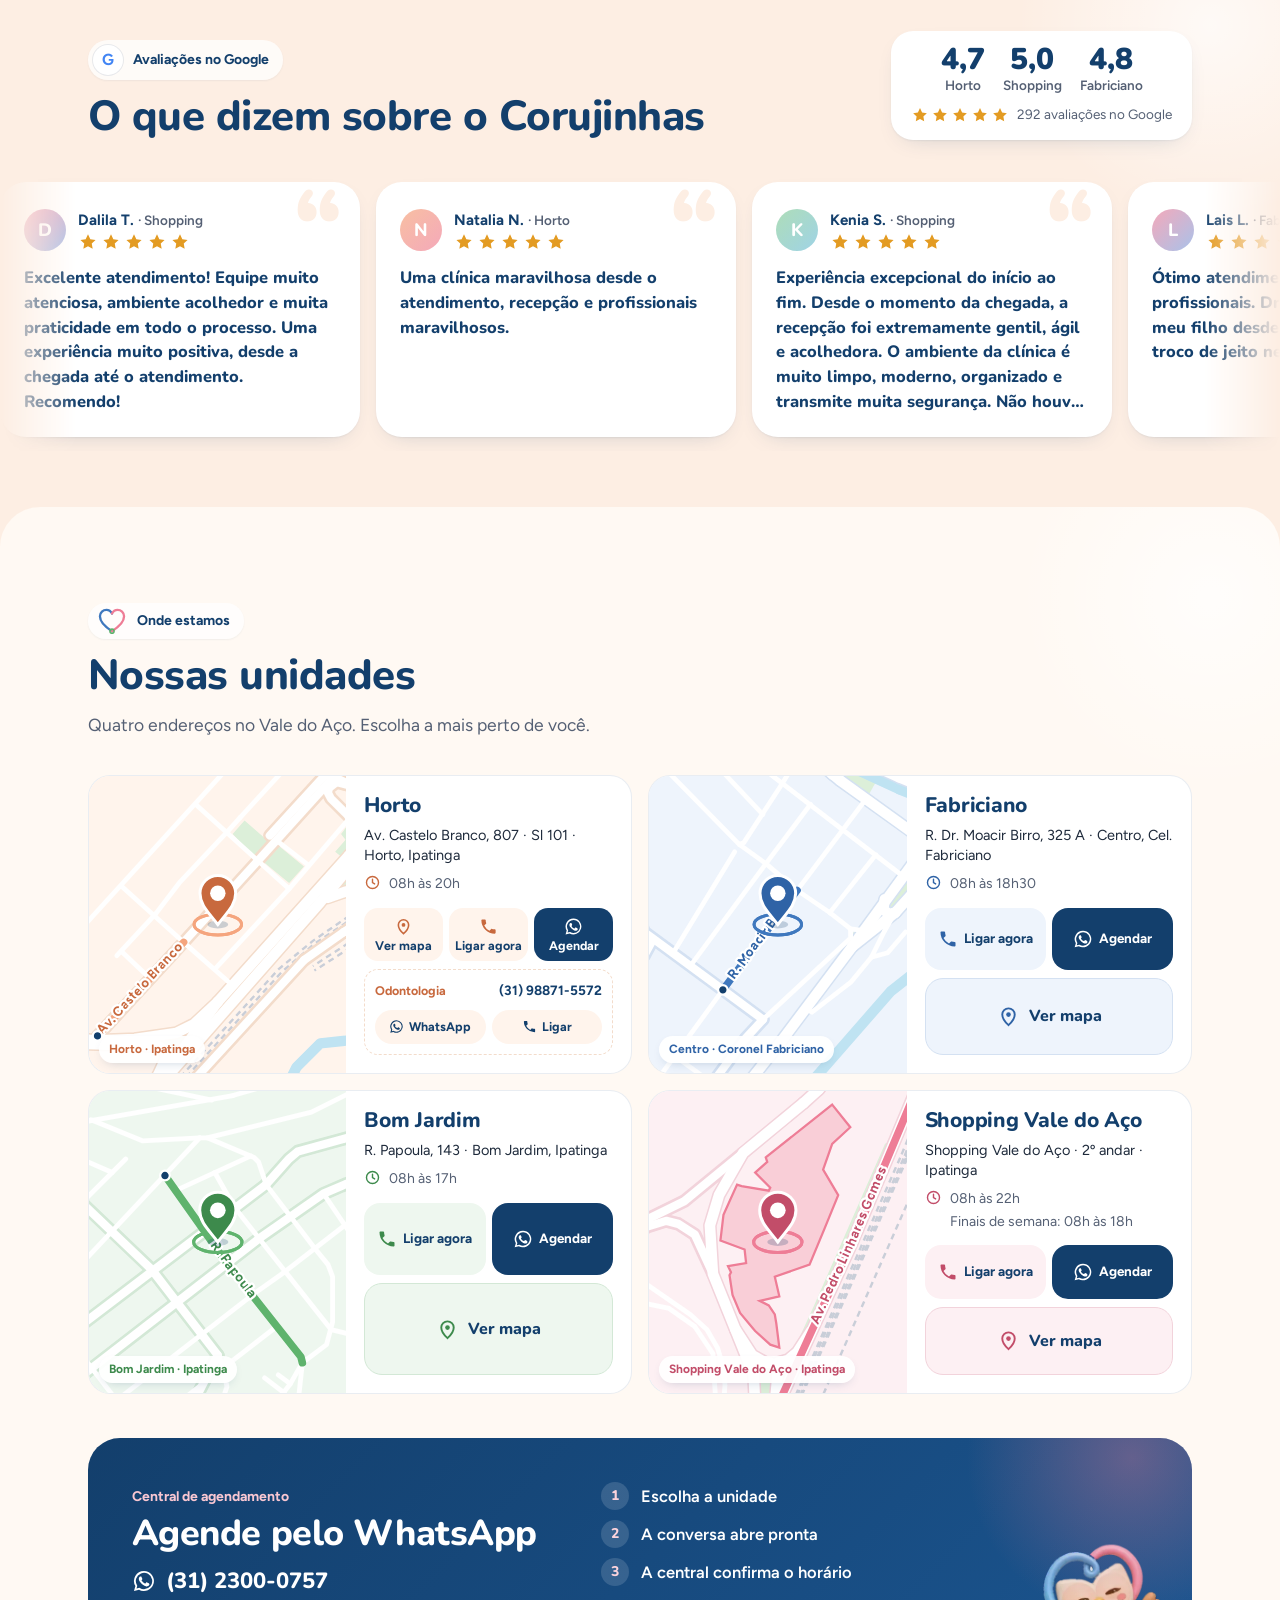
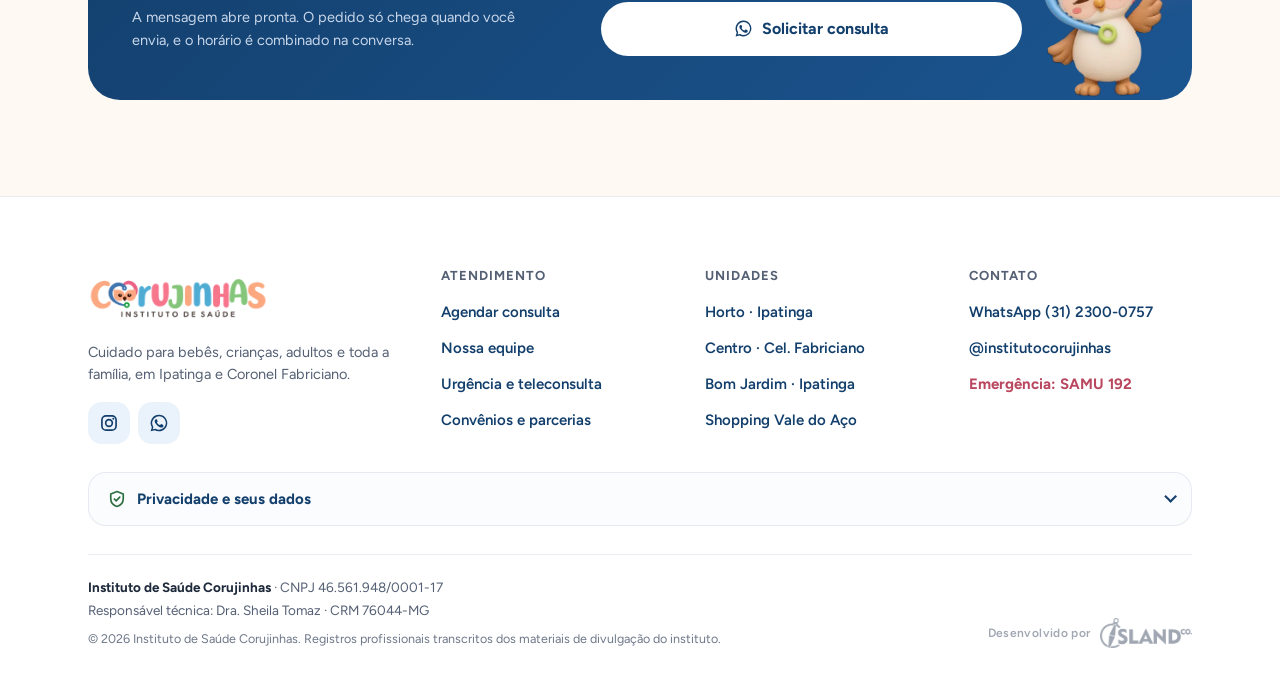
==== commit 5548b8f8: "Agenda online: escolha de unidade, dia e horário, Meus agendamentos e painel da equipe - Fluxo do pa" ====
--- a/index.html
+++ b/index.html
@@ -24,7 +24,7 @@
 <link rel="preload" as="image" href="assets/equipe/sheila-destaque.webp">
 <link rel="preload" as="font" type="font/woff2" href="assets/fontes/nunito-latin-800-normal.woff2" crossorigin>
 <link rel="preload" as="font" type="font/woff2" href="assets/fontes/figtree-latin-400-normal.woff2" crossorigin>
-<link rel="stylesheet" href="assets/css/styles.css?v=7000e962c2">
+<link rel="stylesheet" href="assets/css/styles.css?v=d898a43ce6">
 <script src="assets/js/inicio.js?v=c0e9e4df15"></script>
 </head>
 <body>
@@ -82,6 +82,7 @@
       <a href="#convenios">Convênios</a>
       <a href="#unidades">Unidades</a>
     </nav>
+    <button type="button" class="topo__meus" data-abrir-meus hidden aria-label="Meus agendamentos"><svg aria-hidden="true"><use href="#i-agenda"/></svg><span>Meus agendamentos</span></button>
     <a class="btn btn--primario btn--compacto" data-link-geral href="https://wa.me/553123000757">
       <svg aria-hidden="true"><use href="#i-wa"/></svg><span>Agendar</span>
     </a>
@@ -383,6 +384,14 @@
       <div class="agenda__chips" id="agenda-unidades"></div>
     </fieldset>
 
+    <p class="agenda__demo" data-demo hidden>Demonstração: nenhum horário é reservado de verdade.</p>
+
+    <section class="agenda__etapa" data-etapa="profissional" hidden>
+      <p class="agenda__rotulo" id="agenda-prof-rot">Com quem você quer consultar?</p>
+      <ul class="agenda__profs" id="agenda-profs" aria-labelledby="agenda-prof-rot"></ul>
+      <a class="agenda__central" data-central href="https://wa.me/553123000757" target="_blank" rel="noopener noreferrer"><svg aria-hidden="true"><use href="#i-wa"/></svg>Prefiro falar com a central</a>
+    </section>
+
     <section class="agenda__etapa" data-etapa="pacientes" hidden>
       <p class="agenda__rotulo" id="agenda-para">Agendar para</p>
       <ul class="agenda__pacientes" id="agenda-pacientes" aria-labelledby="agenda-para"></ul>
@@ -401,23 +410,93 @@
         <label class="campo"><span>CPF do paciente <em data-cpf-opcional hidden>(se tiver)</em></span><input name="cpf" inputmode="numeric" autocomplete="off" placeholder="000.000.000-00" maxlength="14"></label>
       </div>
       <label class="campo" data-so-crianca hidden><span>Nome do responsável</span><input name="responsavel" autocomplete="name" maxlength="80"></label>
+      <label class="campo" data-so-online hidden><span>WhatsApp para contato</span><input name="telefone" type="tel" inputmode="tel" autocomplete="tel-national" placeholder="(31) 90000-0000" maxlength="16"></label>
       <label class="campo"><span>Atendimento</span><select name="atendimento" id="agenda-atendimento"></select></label>
       <label class="agenda__lembrar"><input type="checkbox" name="lembrar" checked><span>Lembrar neste aparelho para as próximas consultas</span></label>
       <p class="agenda__erro" id="agenda-erro" role="alert"></p>
       <div class="agenda__acoes">
         <button type="button" class="btn btn--suave" data-voltar hidden>Voltar</button>
-        <button type="submit" class="btn btn--primario btn--grande"><svg aria-hidden="true"><use href="#i-wa"/></svg><span>Salvar e agendar consulta</span></button>
+        <button type="submit" class="btn btn--primario btn--grande" data-enviar><svg aria-hidden="true"><use href="#i-wa"/></svg><span>Salvar e agendar consulta</span></button>
       </div>
     </form>
 
-    <p class="agenda__privacidade">Os dados ficam só neste aparelho e vão na mensagem do WhatsApp, que você revisa antes de enviar. <button type="button" class="agenda__apagar" data-apagar hidden>Apagar dados salvos</button></p>
+    <section class="agenda__etapa ag" data-etapa="horario" hidden>
+      <div class="ag__quem" id="ag-quem"></div>
+      <div class="ag__bloco">
+        <p class="agenda__rotulo">1. Unidade</p>
+        <div class="ag__unidades" id="ag-unidades" role="radiogroup" aria-label="Unidade de atendimento"></div>
+      </div>
+      <div class="ag__bloco" data-ag-cal hidden>
+        <div class="ag__mes">
+          <p class="agenda__rotulo">2. Dia</p>
+          <div class="ag__nav">
+            <button type="button" class="ag__seta" data-mes="-1" aria-label="Mês anterior">‹</button>
+            <strong id="ag-mes" aria-live="polite"></strong>
+            <button type="button" class="ag__seta" data-mes="1" aria-label="Próximo mês">›</button>
+          </div>
+        </div>
+        <div class="ag__semana" aria-hidden="true"><span>D</span><span>S</span><span>T</span><span>Q</span><span>Q</span><span>S</span><span>S</span></div>
+        <div class="ag__cal" id="ag-cal" role="grid" aria-label="Dias disponíveis"></div>
+      </div>
+      <div class="ag__bloco" data-ag-horas hidden>
+        <p class="agenda__rotulo" id="ag-dia-rot">3. Horário</p>
+        <div class="ag__horas" id="ag-horas" aria-labelledby="ag-dia-rot"></div>
+        <p class="ag__nota"><svg aria-hidden="true"><use href="#i-agenda"/></svg><span id="ag-nota">Cada consulta dura cerca de 30 min e pode atrasar até 15 min.</span></p>
+      </div>
+      <div class="ag__resumo" id="ag-resumo" hidden></div>
+      <p class="agenda__erro" id="ag-erro" role="alert"></p>
+      <div class="agenda__acoes ag__acoes">
+        <button type="button" class="btn btn--suave" data-ag-voltar>Voltar</button>
+        <button type="button" class="btn btn--primario btn--grande" data-ag-confirmar disabled><svg aria-hidden="true"><use href="#i-check"/></svg><span>Confirmar agendamento</span></button>
+      </div>
+    </section>
+
+    <section class="agenda__etapa ag-pronto" data-etapa="pronto" hidden>
+      <span class="ag-pronto__selo" aria-hidden="true"><svg viewBox="0 0 52 52"><circle cx="26" cy="26" r="23"/><path d="M15 27l7.5 7.5L38 19"/></svg></span>
+      <h3 class="ag-pronto__titulo" tabindex="-1">Horário reservado!</h3>
+      <p class="ag-pronto__texto">Enviamos o pedido para a central. Envie a mensagem no WhatsApp para a atendente confirmar sua consulta.</p>
+      <div class="ag-pronto__codigo"><small>Código do agendamento</small><strong id="ag-codigo"></strong></div>
+      <ul class="ag-pronto__info" id="ag-pronto-info"></ul>
+      <div class="ag-pronto__acoes">
+        <a class="btn btn--primario btn--grande" id="ag-pronto-wa" href="#" target="_blank" rel="noopener noreferrer"><svg aria-hidden="true"><use href="#i-wa"/></svg><span>Enviar no WhatsApp</span></a>
+        <button type="button" class="btn btn--suave" data-abrir-meus>Ver meus agendamentos</button>
+      </div>
+    </section>
+
+    <p class="agenda__privacidade"><span data-priv>Os dados ficam só neste aparelho e vão na mensagem do WhatsApp, que você revisa antes de enviar.</span> <button type="button" class="agenda__apagar" data-apagar hidden>Apagar dados salvos</button></p>
+  </div>
+</dialog>
+<dialog class="agenda meus" id="meus" aria-labelledby="meus-titulo">
+  <div class="agenda__caixa">
+    <header class="agenda__topo">
+      <span class="agenda__icone" aria-hidden="true"><svg><use href="#i-agenda"/></svg></span>
+      <div>
+        <p class="agenda__contexto">Instituto Corujinhas</p>
+        <h2 id="meus-titulo">Meus agendamentos</h2>
+      </div>
+      <button type="button" class="agenda__fechar" data-fechar aria-label="Fechar">×</button>
+    </header>
+    <p class="agenda__demo" data-demo hidden>Demonstração: nenhum horário é reservado de verdade.</p>
+    <ul class="meus__lista" id="meus-lista" aria-live="polite"></ul>
+    <p class="meus__vazio" id="meus-vazio" hidden>Nenhum agendamento salvo neste aparelho.</p>
+    <details class="meus__buscar">
+      <summary>Agendou em outro aparelho?</summary>
+      <form id="meus-form" class="meus__form" novalidate>
+        <label class="campo"><span>Código</span><input name="codigo" placeholder="CJ-XXXXXX" autocapitalize="characters" maxlength="9" required></label>
+        <label class="campo"><span>Nascimento do paciente</span><input name="nascimento" type="date" required></label>
+        <button type="submit" class="btn btn--primario">Buscar</button>
+        <p class="agenda__erro" id="meus-erro" role="alert"></p>
+      </form>
+    </details>
   </div>
 </dialog>
 <p class="aviso-wa" id="aviso-wa" role="status" aria-live="polite"></p>
 
 <script src="assets/js/config.js?v=9aeda51dcc"></script>
-<script src="assets/js/mensagens.js?v=222fa19a8c"></script>
+<script src="assets/js/agenda-config.js?v=c4bf2b0103"></script>
+<script src="assets/js/agenda-api.js?v=1a5bac55c9"></script>
+<script src="assets/js/mensagens.js?v=b241b64dfb"></script>
 <script src="assets/js/mapas.js?v=b142939b1a"></script>
-<script src="assets/js/app.js?v=1478176d7c"></script>
+<script src="assets/js/app.js?v=ae82585ddc"></script>
 </body>
 </html>
--- a/assets/css/styles.css
+++ b/assets/css/styles.css
@@ -1214,3 +1214,159 @@
   .rodape__priv-corpo { padding-left: 18px; }
   .rodape__base { flex-direction: column; align-items: center; text-align: center; }
 }
+
+/* ===================== v8: agenda online (unidade → dia → horário) e Meus agendamentos ===================== */
+.agenda { width: min(500px, calc(100vw - 24px)); }
+.agenda__demo { padding: 8px 12px; border-radius: 12px; background: var(--f-pessego); color: #8A4A22; font-size: 13px; font-weight: 700; }
+button.paciente { width: 100%; font: inherit; text-align: left; background: #fff; cursor: pointer; }
+.paciente__ir--agenda { background: var(--azul-escuro); }
+.agenda__profs { list-style: none; margin: 0 0 10px; padding: 0; display: grid; gap: 8px; }
+.agenda__profs li { animation: mini-entra .3s var(--ease) both; animation-delay: calc(var(--i) * 40ms); }
+.prof-op { display: grid; grid-template-columns: auto minmax(0, 1fr) auto; align-items: center; gap: 12px; width: 100%; padding: 8px 12px 8px 8px; border-radius: 18px; border: 1.5px solid var(--linha); background: #fff; font: inherit; text-align: left; color: var(--tinta); cursor: pointer; transition: border-color .2s, background-color .2s, transform .2s var(--ease); }
+.prof-op:hover, .prof-op:focus-visible { border-color: var(--azul); background: var(--f-azul); transform: translateX(2px); outline: none; }
+.prof-op img { width: 48px; height: 48px; border-radius: 14px; object-fit: cover; object-position: top; background: var(--f-azul); }
+.prof-op__seta { width: 18px; height: 18px; color: var(--azul); }
+.agenda__central { display: flex; align-items: center; justify-content: center; gap: 8px; min-height: 46px; border-radius: 16px; color: #16794A; font-weight: 800; text-decoration: none; }
+.agenda__central svg { width: 18px; height: 18px; }
+.agenda__central:hover { background: #E8F6EE; }
+
+.ag { display: grid; gap: 14px; }
+.ag__quem { display: grid; grid-template-columns: auto minmax(0, 1fr); align-items: center; gap: 10px; padding: 8px; border-radius: 16px; background: var(--f-azul); }
+.ag__quem .paciente__avatar { width: 38px; height: 38px; border-radius: 12px; font-size: 16px; }
+.ag__quem-txt { display: grid; min-width: 0; }
+.ag__quem-txt strong { font: 800 15px/1.25 var(--f-titulo); color: var(--azul-escuro); }
+.ag__quem-txt small { font-size: 13px; color: var(--tinta-suave); }
+.ag__bloco { display: grid; gap: 2px; animation: etapa .35s var(--ease) both; }
+.ag__bloco[hidden] { display: none; }
+.ag__unidades { display: grid; grid-template-columns: repeat(auto-fit, minmax(128px, 1fr)); gap: 8px; }
+.ag-uni { position: relative; animation: mini-entra .3s var(--ease) both; animation-delay: calc(var(--i) * 45ms); }
+.ag-uni input { position: absolute; inset: 0; opacity: 0; margin: 0; cursor: pointer; }
+.ag-uni span { display: grid; gap: 2px; height: 100%; padding: 10px 12px 10px 28px; border-radius: 16px; border: 1.5px solid var(--linha); background: #fff; transition: all .2s var(--ease); position: relative; }
+.ag-uni span::before { content: ""; position: absolute; left: 12px; top: 15px; width: 9px; height: 9px; border-radius: 50%; background: var(--c, #B9C2D0); }
+.ag-uni[data-cor="pessego"] { --c: var(--pessego); } .ag-uni[data-cor="azul"] { --c: var(--azul); } .ag-uni[data-cor="verde"] { --c: var(--verde); } .ag-uni[data-cor="rosa"] { --c: var(--rosa); }
+.ag-uni strong { font: 800 15px/1.2 var(--f-titulo); color: var(--azul-escuro); }
+.ag-uni small { font-size: 12.5px; color: var(--tinta-suave); font-weight: 600; }
+.ag-uni input:hover + span { border-color: var(--azul); }
+.ag-uni input:checked + span { background: var(--azul-escuro); border-color: var(--azul-escuro); box-shadow: 0 10px 20px -12px rgb(19 63 108 / .7); }
+.ag-uni input:checked + span strong, .ag-uni input:checked + span small { color: #fff; }
+.ag-uni input:checked + span::before { background: #fff; }
+.ag-uni input:focus-visible + span { outline: 3px solid var(--ceu); outline-offset: 2px; }
+.ag__carregando, .ag__vazio, .ag__semvaga { font-size: 14px; color: var(--tinta-suave); padding: 8px 2px; }
+.ag__carregando::before { content: ""; display: inline-block; width: 12px; height: 12px; margin-right: 8px; border-radius: 50%; border: 2px solid var(--azul); border-right-color: transparent; vertical-align: -1px; animation: gira .7s linear infinite; }
+@keyframes gira { to { transform: rotate(360deg); } }
+.ag__vazio a { color: #16794A; font-weight: 800; }
+.ag__mes { display: flex; align-items: center; justify-content: space-between; gap: 8px; }
+.ag__mes .agenda__rotulo { margin: 0; }
+.ag__nav { display: flex; align-items: center; gap: 4px; }
+.ag__nav strong { min-width: 150px; text-align: center; font: 800 15px var(--f-titulo); color: var(--azul-escuro); }
+.ag__seta { width: 34px; height: 34px; border: 0; border-radius: 50%; background: var(--f-azul); color: var(--azul-escuro); font-size: 20px; line-height: 1; cursor: pointer; transition: background-color .2s; }
+.ag__seta:hover:not(:disabled) { background: #D6E6F7; }
+.ag__seta:disabled { opacity: .3; cursor: default; }
+.ag__semana, .ag__cal { display: grid; grid-template-columns: repeat(7, minmax(0, 1fr)); gap: 4px; }
+.ag__semana { margin-top: 6px; }
+.ag__semana span { text-align: center; font-size: 12px; font-weight: 800; color: var(--tinta-suave); padding: 4px 0; }
+.ag__cal .ag__semvaga { grid-column: 1 / -1; text-align: center; }
+.ag-dia { position: relative; display: grid; place-items: center; aspect-ratio: 1; max-height: 46px; width: 100%; border-radius: 12px; border: 0; background: transparent; font: 700 15px var(--f-texto); color: #A7B0BE; }
+.ag-dia--carrega { background: linear-gradient(90deg, #F2F5F9, #E8EEF5, #F2F5F9) 0 0 / 200% 100%; color: transparent; animation: brilho 1.2s linear infinite; }
+@keyframes brilho { to { background-position: -200% 0; } }
+.ag-dia--lotado { color: #A7B0BE; text-decoration: line-through; text-decoration-color: rgb(185 71 95 / .5); }
+.ag-dia--livre { color: var(--azul-escuro); background: var(--f-azul); cursor: pointer; transition: background-color .2s, transform .2s var(--ease), color .2s; }
+.ag-dia--livre i { position: absolute; bottom: 6px; width: 5px; height: 5px; border-radius: 50%; background: var(--verde); }
+.ag-dia--livre:hover { background: #D6E6F7; transform: translateY(-1px); }
+.ag-dia--livre:focus-visible { outline: 3px solid var(--ceu); outline-offset: 1px; }
+.ag-dia--sel { background: var(--azul-escuro) !important; color: #fff; box-shadow: 0 10px 18px -10px rgb(19 63 108 / .8); animation: pop .3s var(--ease); }
+.ag-dia--sel i { background: #fff; }
+.ag-dia--hoje::after { content: ""; position: absolute; inset: 2px; border-radius: 10px; border: 1.5px dashed rgb(238 125 150 / .7); pointer-events: none; }
+@keyframes pop { 50% { transform: scale(1.08); } }
+.ag__horas { display: grid; gap: 10px; }
+.ag__grupo { display: grid; gap: 6px; }
+.ag__grupo-nome { font-size: 12px; font-weight: 800; color: var(--tinta-suave); }
+.ag__lista { display: grid; grid-template-columns: repeat(auto-fill, minmax(78px, 1fr)); gap: 6px; }
+.ag-hora { display: grid; gap: 1px; padding: 8px 4px; border-radius: 12px; border: 1.5px solid rgb(19 63 108 / .14); background: #fff; cursor: pointer; font: inherit; animation: mini-entra .28s var(--ease) both; animation-delay: calc(var(--i) * 22ms); transition: border-color .2s, background-color .2s, transform .2s var(--ease); }
+.ag-hora strong { font: 800 16px/1.1 var(--f-titulo); color: var(--azul-escuro); }
+.ag-hora small { font-size: 11px; color: var(--tinta-suave); font-weight: 600; }
+.ag-hora:hover { border-color: var(--azul); transform: translateY(-1px); }
+.ag-hora:focus-visible { outline: 3px solid var(--ceu); outline-offset: 1px; }
+.ag-hora--sel { background: var(--azul-escuro); border-color: var(--azul-escuro); animation: pop .3s var(--ease); }
+.ag-hora--sel strong, .ag-hora--sel small { color: #fff; }
+.ag__nota { display: flex; align-items: center; gap: 8px; margin-top: 4px; font-size: 12.5px; color: var(--tinta-suave); }
+.ag__nota svg { width: 16px; height: 16px; flex: none; color: var(--rosa-escuro); }
+.ag__resumo { padding: 14px; border-radius: 18px; background: linear-gradient(135deg, var(--f-azul), #F4F9FE); border: 1.5px solid rgb(63 120 190 / .18); }
+.ag__resumo--entra { animation: mini-entra .32s var(--ease) both; }
+.ag__resumo-quando { display: flex; align-items: baseline; justify-content: space-between; gap: 10px; margin-bottom: 8px; }
+.ag__resumo-quando strong { font: 800 16px var(--f-titulo); color: var(--azul-escuro); }
+.ag__resumo-quando span { font: 900 22px var(--f-titulo); color: var(--azul-escuro); }
+.ag__resumo ul, .ag-pronto__info { list-style: none; margin: 0; padding: 0; display: grid; gap: 4px; font-size: 14px; }
+.ag__resumo li span, .ag-pronto__info li span { display: inline-block; min-width: 92px; font-size: 12px; font-weight: 800; text-transform: uppercase; letter-spacing: .03em; color: var(--tinta-suave); }
+.ag__tolerancia { margin-top: 8px; font-size: 12.5px; font-weight: 700; color: #8A4A22; }
+.ag__acoes { position: sticky; bottom: -20px; margin: 0 -20px -20px; padding: 12px 20px 20px; background: linear-gradient(to bottom, rgb(255 255 255 / 0), #fff 30%); }
+.btn:disabled { opacity: .45; cursor: not-allowed; transform: none !important; box-shadow: none !important; }
+.btn--carregando { pointer-events: none; }
+.btn--carregando svg { animation: gira .8s linear infinite; }
+
+.ag-pronto { display: grid; justify-items: center; gap: 10px; text-align: center; padding-top: 4px; }
+.ag-pronto__selo svg { width: 64px; height: 64px; fill: none; stroke-linecap: round; stroke-linejoin: round; }
+.ag-pronto__selo circle { stroke: var(--verde); stroke-width: 3; stroke-dasharray: 145; stroke-dashoffset: 145; animation: traco .6s var(--ease) .05s forwards; fill: var(--f-verde); }
+.ag-pronto__selo path { stroke: var(--verde-escuro); stroke-width: 4; stroke-dasharray: 40; stroke-dashoffset: 40; animation: traco .4s var(--ease) .5s forwards; }
+@keyframes traco { to { stroke-dashoffset: 0; } }
+.ag-pronto__titulo { font: 900 24px var(--f-titulo); color: var(--azul-escuro); outline: none; }
+.ag-pronto__texto { font-size: 15px; color: var(--tinta-suave); max-width: 38ch; }
+.ag-pronto__codigo { display: grid; gap: 2px; padding: 10px 22px; border-radius: 16px; border: 2px dashed rgb(63 120 190 / .35); background: var(--f-azul); }
+.ag-pronto__codigo small { font-size: 12px; font-weight: 800; text-transform: uppercase; letter-spacing: .05em; color: var(--tinta-suave); }
+.ag-pronto__codigo strong { font: 900 26px var(--f-titulo); letter-spacing: .08em; color: var(--azul-escuro); user-select: all; }
+.ag-pronto__info { width: 100%; text-align: left; padding: 12px 14px; border-radius: 16px; background: #FAFBFD; border: 1px solid var(--linha); }
+.ag-pronto__acoes { display: grid; gap: 8px; width: 100%; }
+.ag-pronto__acoes .btn { justify-content: center; }
+#ag-pronto-wa { --bg: #25A35A; }
+
+.topo__meus { display: inline-flex; align-items: center; gap: 8px; min-height: 42px; padding: 0 14px; border: 0; border-radius: 999px; background: #fff; color: var(--azul-escuro); font: 700 14px var(--f-texto); cursor: pointer; box-shadow: inset 0 0 0 1.5px rgb(19 63 108 / .14); margin-left: auto; transition: box-shadow .2s; }
+.topo__meus[hidden] { display: none; }
+.topo__meus svg { width: 18px; height: 18px; }
+.topo__meus:hover { box-shadow: inset 0 0 0 1.5px var(--azul-escuro); }
+.topo__meus + .btn { margin-left: 0 !important; }
+@media (max-width: 600px) { .topo__meus span { display: none; } .topo__meus { width: 42px; padding: 0; justify-content: center; } }
+
+.meus__lista { list-style: none; margin: 0; padding: 0; display: grid; gap: 10px; }
+.meu { display: grid; gap: 10px; padding: 12px; border-radius: 18px; border: 1.5px solid var(--linha); background: #fff; animation: mini-entra .3s var(--ease) both; animation-delay: calc(var(--i) * 50ms); }
+.meu[data-st^="cancelado"], .meu[data-st="realizado"], .meu[data-st="faltou"] { background: #FAFBFD; }
+.meu[data-st^="cancelado"] .meu__txt strong { text-decoration: line-through; text-decoration-color: rgb(185 71 95 / .5); }
+.meu__topo { display: grid; grid-template-columns: auto minmax(0, 1fr); gap: 4px 12px; align-items: center; }
+.meu__data { grid-row: span 2; display: grid; place-items: center; width: 50px; height: 54px; border-radius: 14px; background: var(--f-azul); color: var(--azul-escuro); line-height: 1; }
+.meu__data b { font: 900 22px var(--f-titulo); }
+.meu__data small { font-size: 12px; font-weight: 800; text-transform: uppercase; }
+.meu__txt { display: grid; min-width: 0; }
+.meu__txt strong { font: 800 15px/1.25 var(--f-titulo); color: var(--azul-escuro); }
+.meu__txt small { font-size: 13px; color: var(--tinta-suave); }
+.meu__st { justify-self: start; padding: 3px 10px; border-radius: 999px; font-size: 12px; font-weight: 800; background: var(--f-pessego); color: #8A4A22; }
+.meu[data-st="confirmado"] .meu__st { background: var(--f-verde); color: var(--verde-escuro); }
+.meu[data-st^="cancelado"] .meu__st { background: var(--f-rosa); color: var(--rosa-escuro); }
+.meu[data-st="realizado"] .meu__st, .meu[data-st="faltou"] .meu__st { background: #EEF1F5; color: var(--tinta-suave); }
+.meu__acoes { display: flex; gap: 6px; flex-wrap: wrap; }
+.meu__acoes[hidden] { display: none; }
+.meu__btn { flex: 1; min-height: 40px; padding: 0 12px; border-radius: 12px; border: 1.5px solid rgb(19 63 108 / .14); background: #fff; color: var(--azul-escuro); font: 700 14px var(--f-texto); cursor: pointer; }
+.meu__btn:hover { border-color: var(--azul-escuro); }
+.meu__btn--cancelar { color: var(--rosa-escuro); border-color: rgb(185 71 95 / .25); }
+.meu__btn--cancelar:hover { background: var(--f-rosa); border-color: var(--rosa-escuro); }
+.meu__det { display: grid; gap: 4px; padding: 10px 12px; border-radius: 12px; background: #FAFBFD; font-size: 14px; animation: etapa .3s var(--ease) both; }
+.meu__det[hidden], .meu__conf[hidden] { display: none; }
+.meu__det span { display: inline-block; min-width: 96px; font-size: 12px; font-weight: 800; text-transform: uppercase; color: var(--tinta-suave); }
+.meu__conf { display: grid; gap: 10px; padding: 12px; border-radius: 14px; background: var(--f-rosa); animation: etapa .3s var(--ease) both; }
+.meu__conf p { font-weight: 700; color: var(--rosa-escuro); font-size: 14px; }
+.meu__conf div { display: flex; gap: 8px; }
+.meu__conf .btn { flex: 1; justify-content: center; min-height: 42px; }
+.btn--perigo { --bg: var(--rosa-escuro); --fg: #fff; }
+.meus__vazio { font-size: 14px; color: var(--tinta-suave); text-align: center; padding: 12px; }
+.meus__buscar { border-radius: 16px; background: var(--f-azul); padding: 2px 14px; }
+.meus__buscar summary { cursor: pointer; padding: 10px 0; font-weight: 800; color: var(--azul-escuro); }
+.meus__form { display: grid; gap: 10px; padding-bottom: 14px; }
+@media (max-width: 600px) {
+  .ag__acoes { bottom: calc(-16px - env(safe-area-inset-bottom)); margin: 0 -16px calc(-16px - env(safe-area-inset-bottom)); padding: 12px 16px calc(16px + env(safe-area-inset-bottom)); }
+  .ag__nav strong { min-width: 128px; font-size: 14px; }
+  .ag__lista { grid-template-columns: repeat(4, minmax(0, 1fr)); }
+}
+@media (prefers-reduced-motion: reduce) {
+  .ag__bloco, .ag-uni, .ag-hora, .ag-dia--sel, .ag-hora--sel, .ag__resumo--entra, .meu, .meu__det, .meu__conf, .agenda__profs li { animation: none !important; }
+  .ag-pronto__selo circle, .ag-pronto__selo path { animation: none; stroke-dashoffset: 0; }
+}
+.topo__meus { white-space: nowrap; flex: none; }
+@media (max-width: 1320px) and (min-width: 1121px) { .topo__meus span { display: none; } .topo__meus { width: 42px; padding: 0; justify-content: center; } }
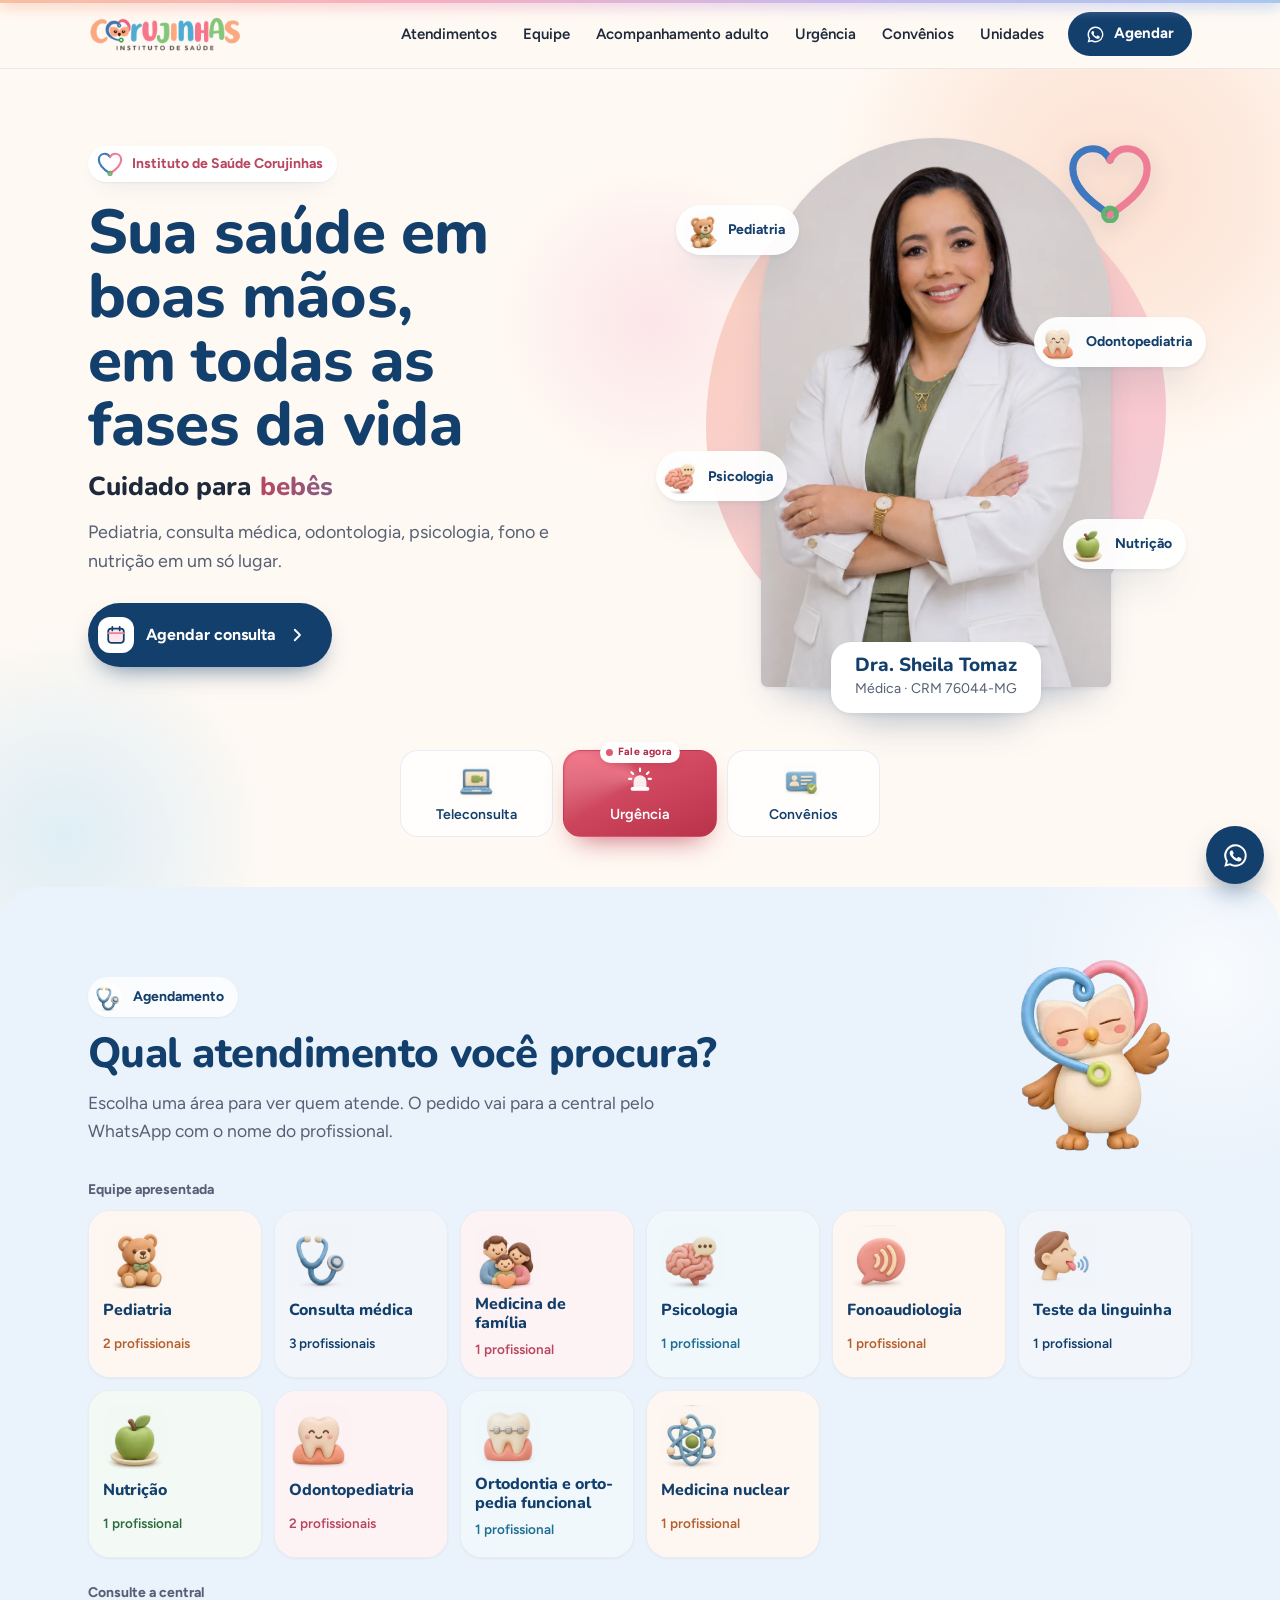
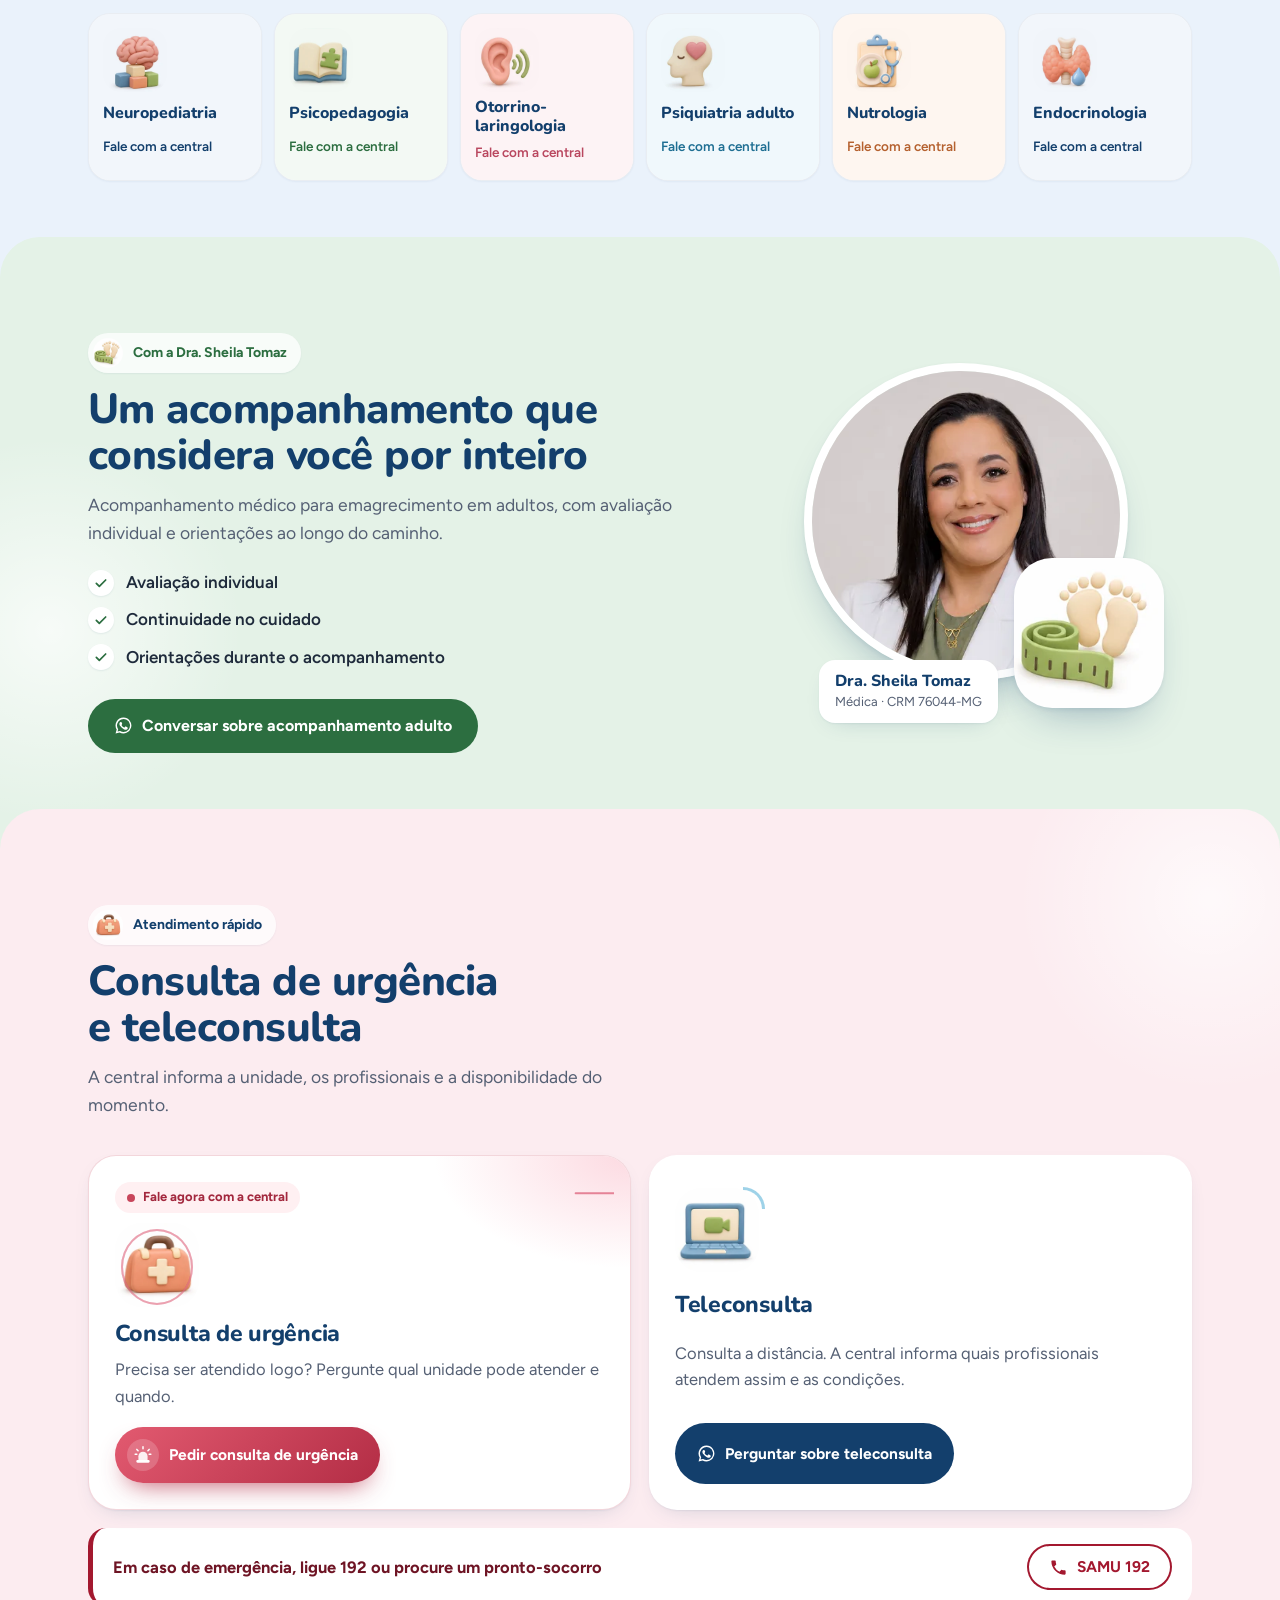
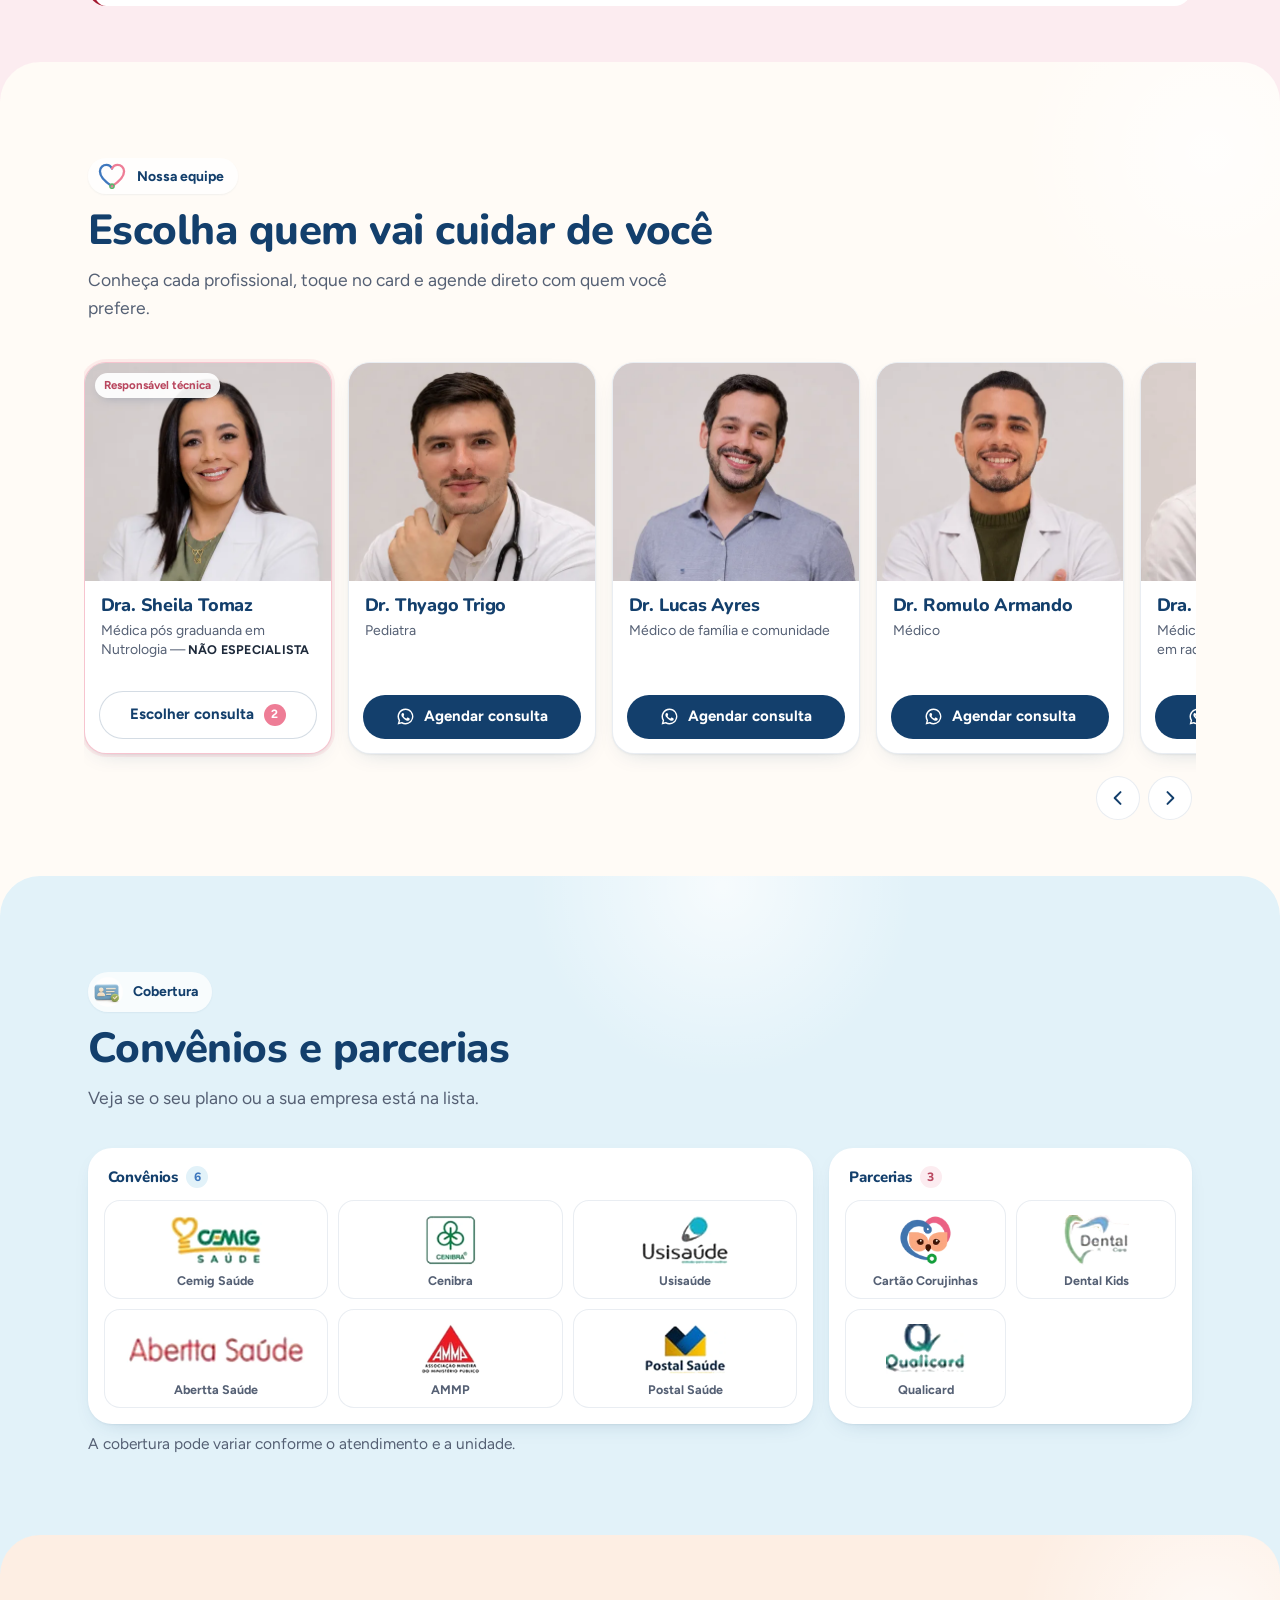
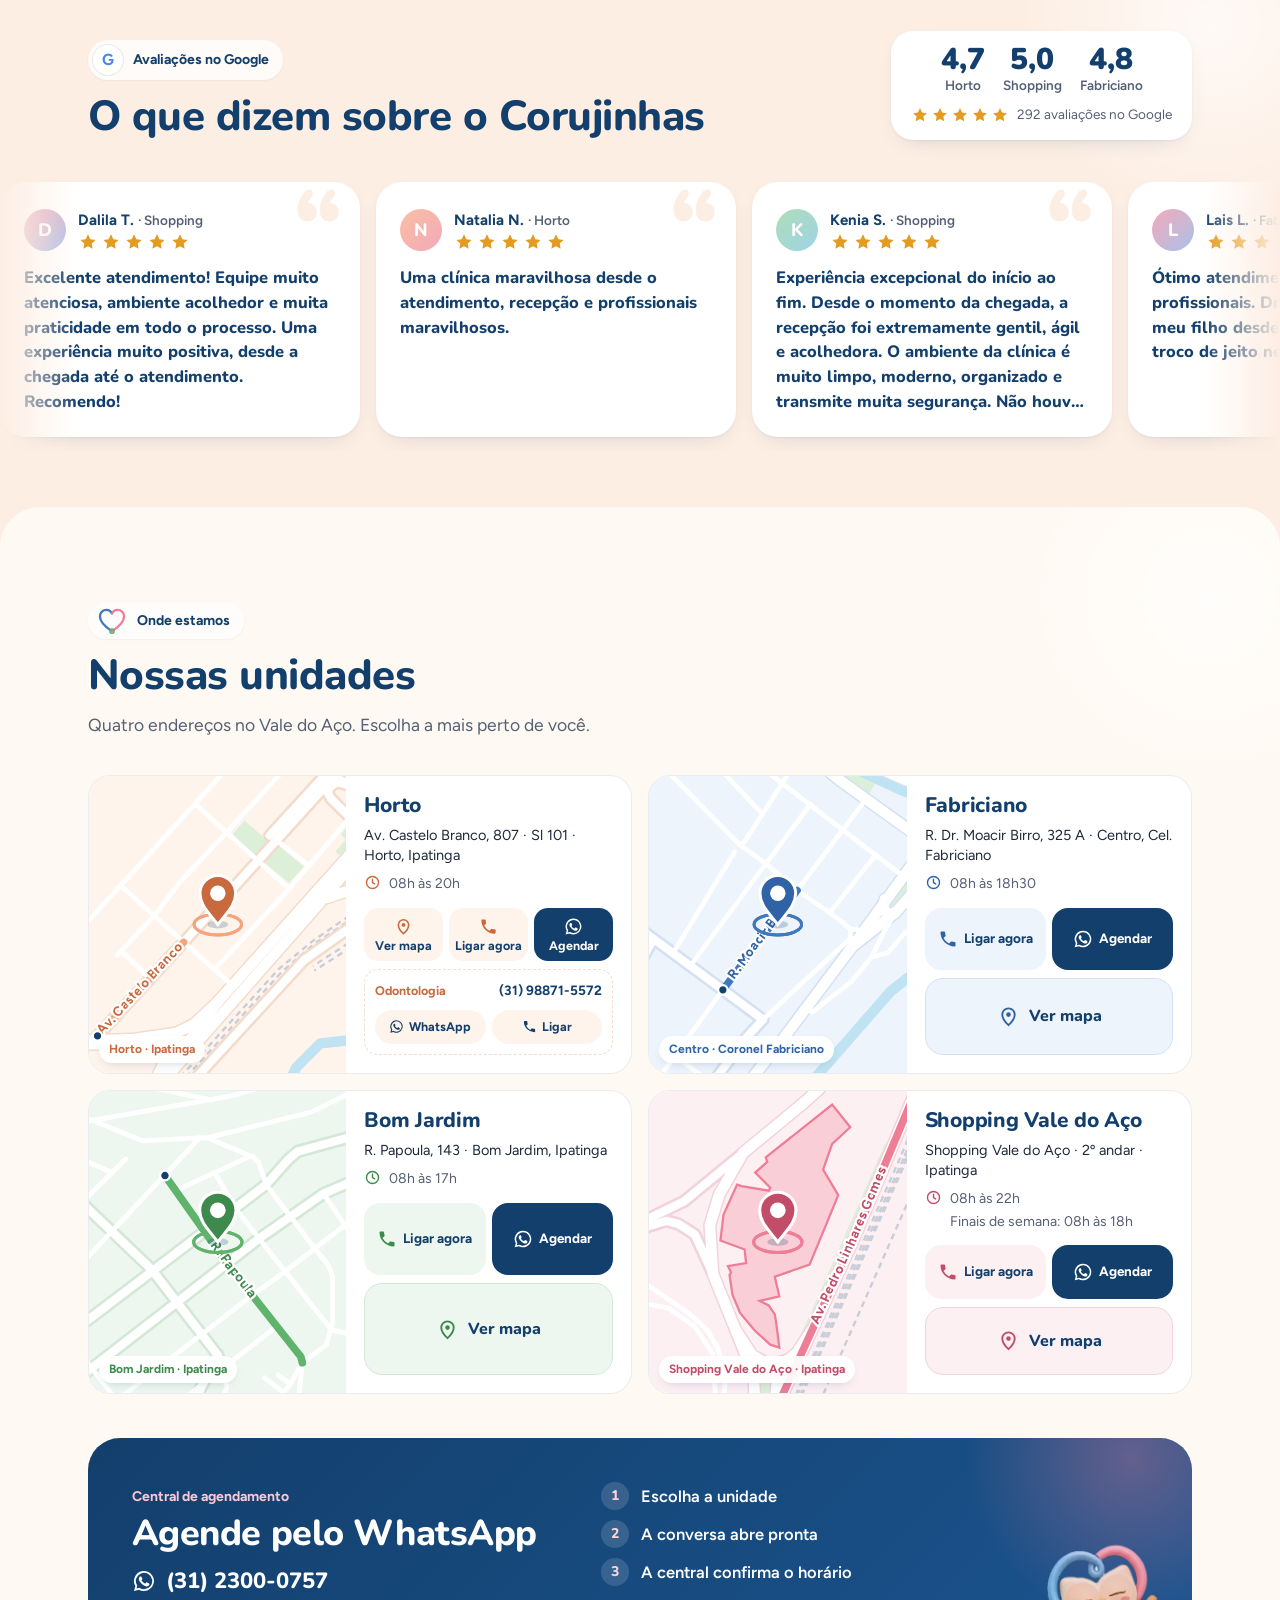
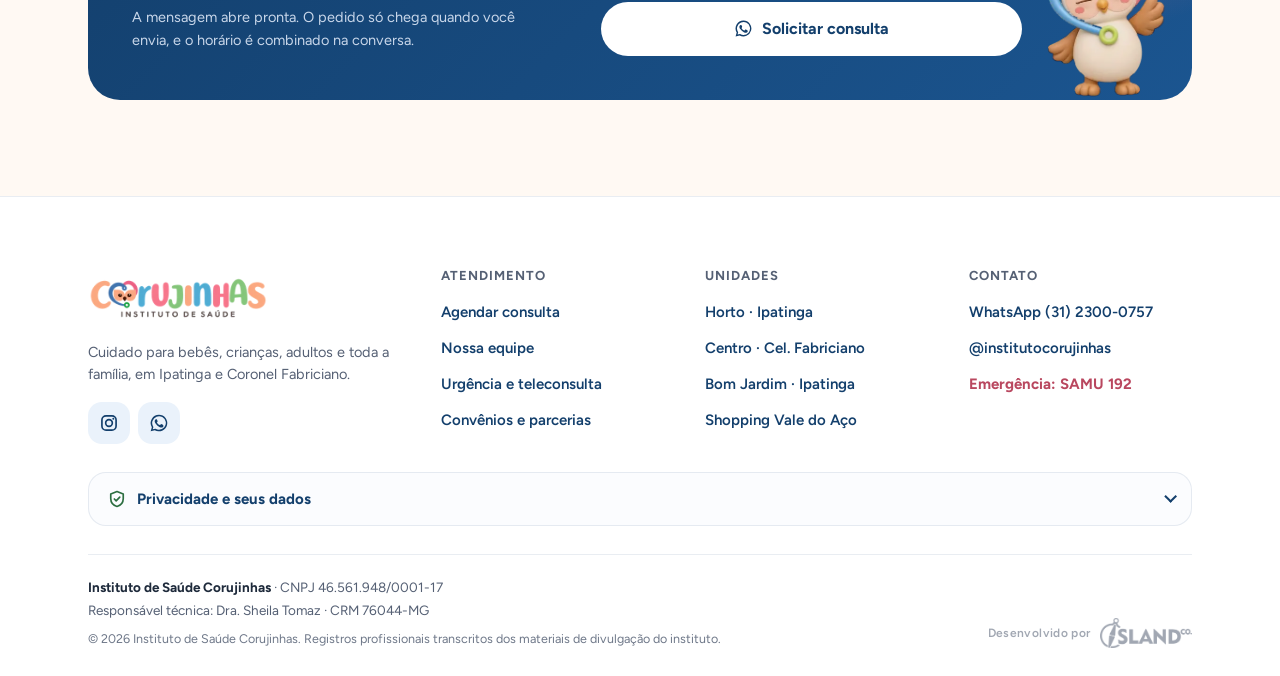
==== commit 79685794: "Mensagens do WhatsApp em blocos com emojis, sem o número do contato; agenda de teste para todos os p" ====
--- a/index.html
+++ b/index.html
@@ -494,9 +494,9 @@
 
 <script src="assets/js/config.js?v=9aeda51dcc"></script>
 <script src="assets/js/agenda-config.js?v=c4bf2b0103"></script>
-<script src="assets/js/agenda-api.js?v=1a5bac55c9"></script>
-<script src="assets/js/mensagens.js?v=b241b64dfb"></script>
+<script src="assets/js/agenda-api.js?v=1eb4954e19"></script>
+<script src="assets/js/mensagens.js?v=8279dcd89e"></script>
 <script src="assets/js/mapas.js?v=b142939b1a"></script>
-<script src="assets/js/app.js?v=ae82585ddc"></script>
+<script src="assets/js/app.js?v=fbe418aa2e"></script>
 </body>
 </html>
